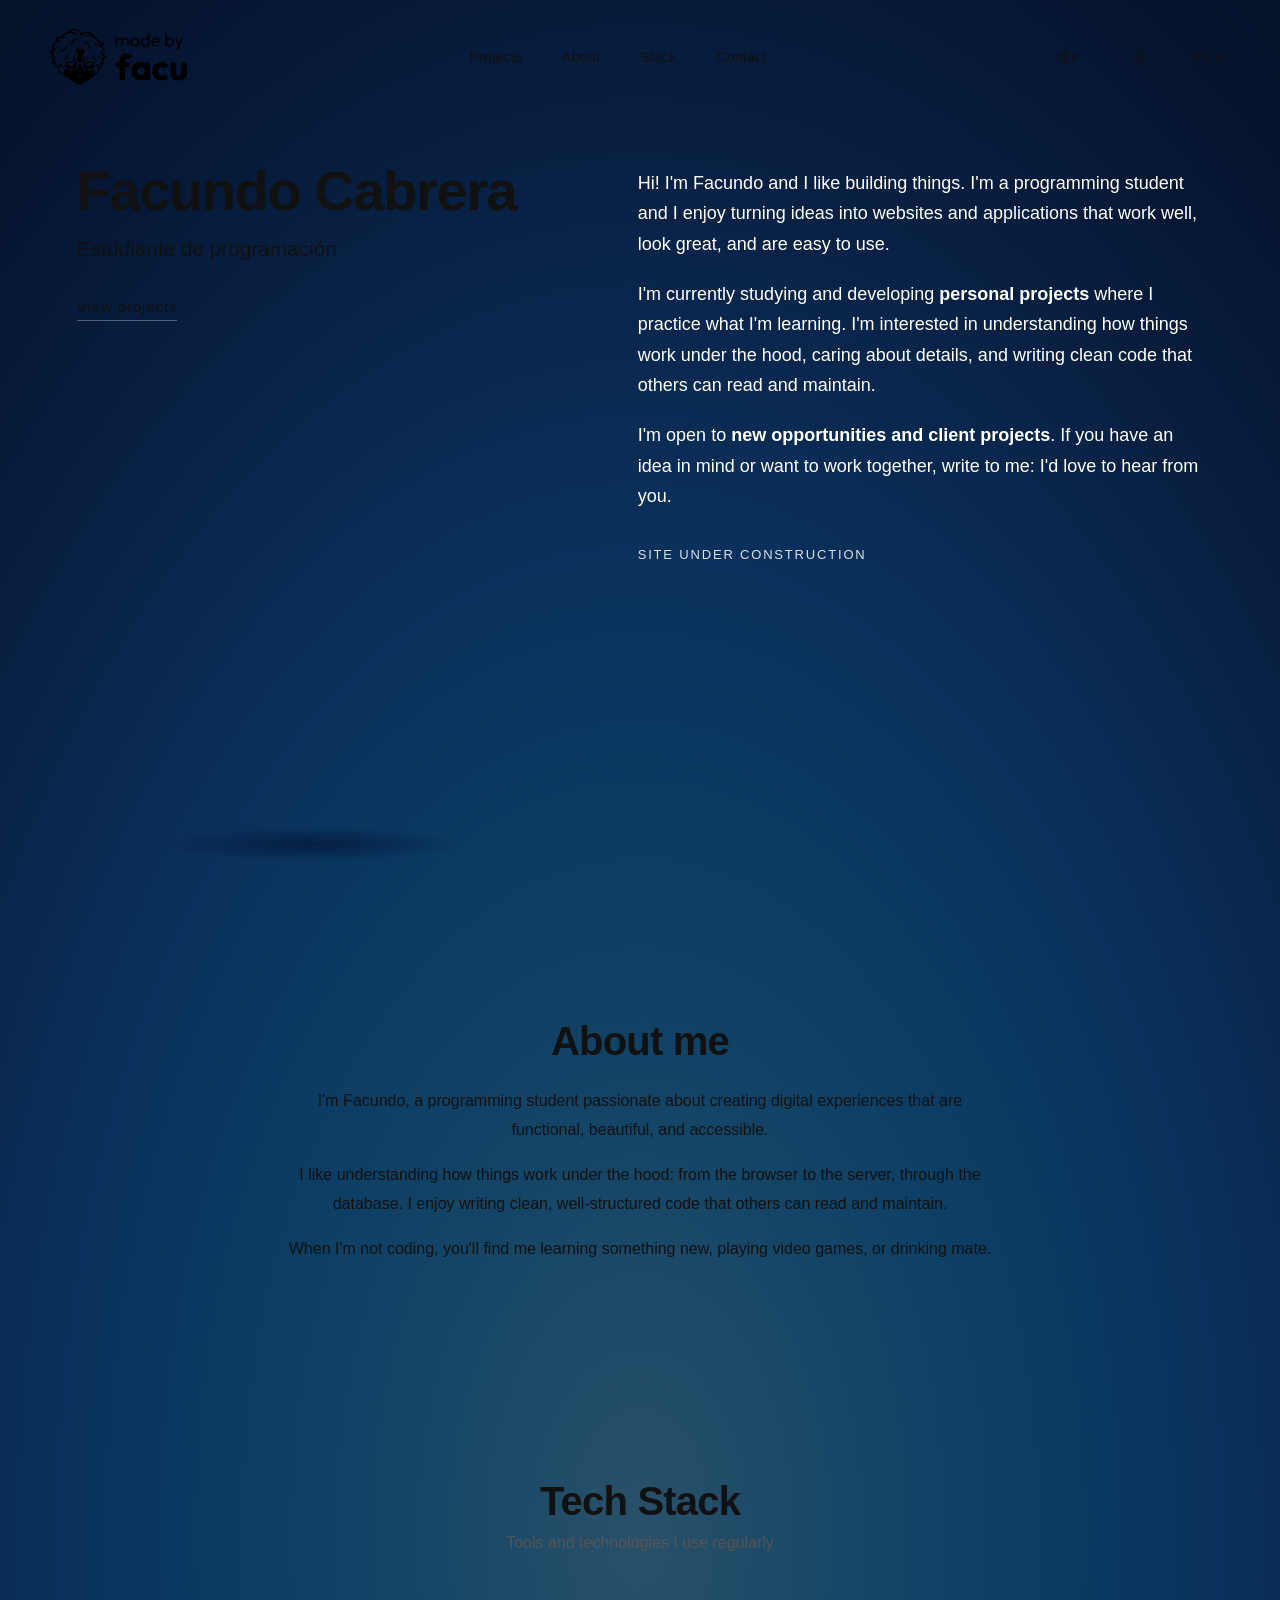
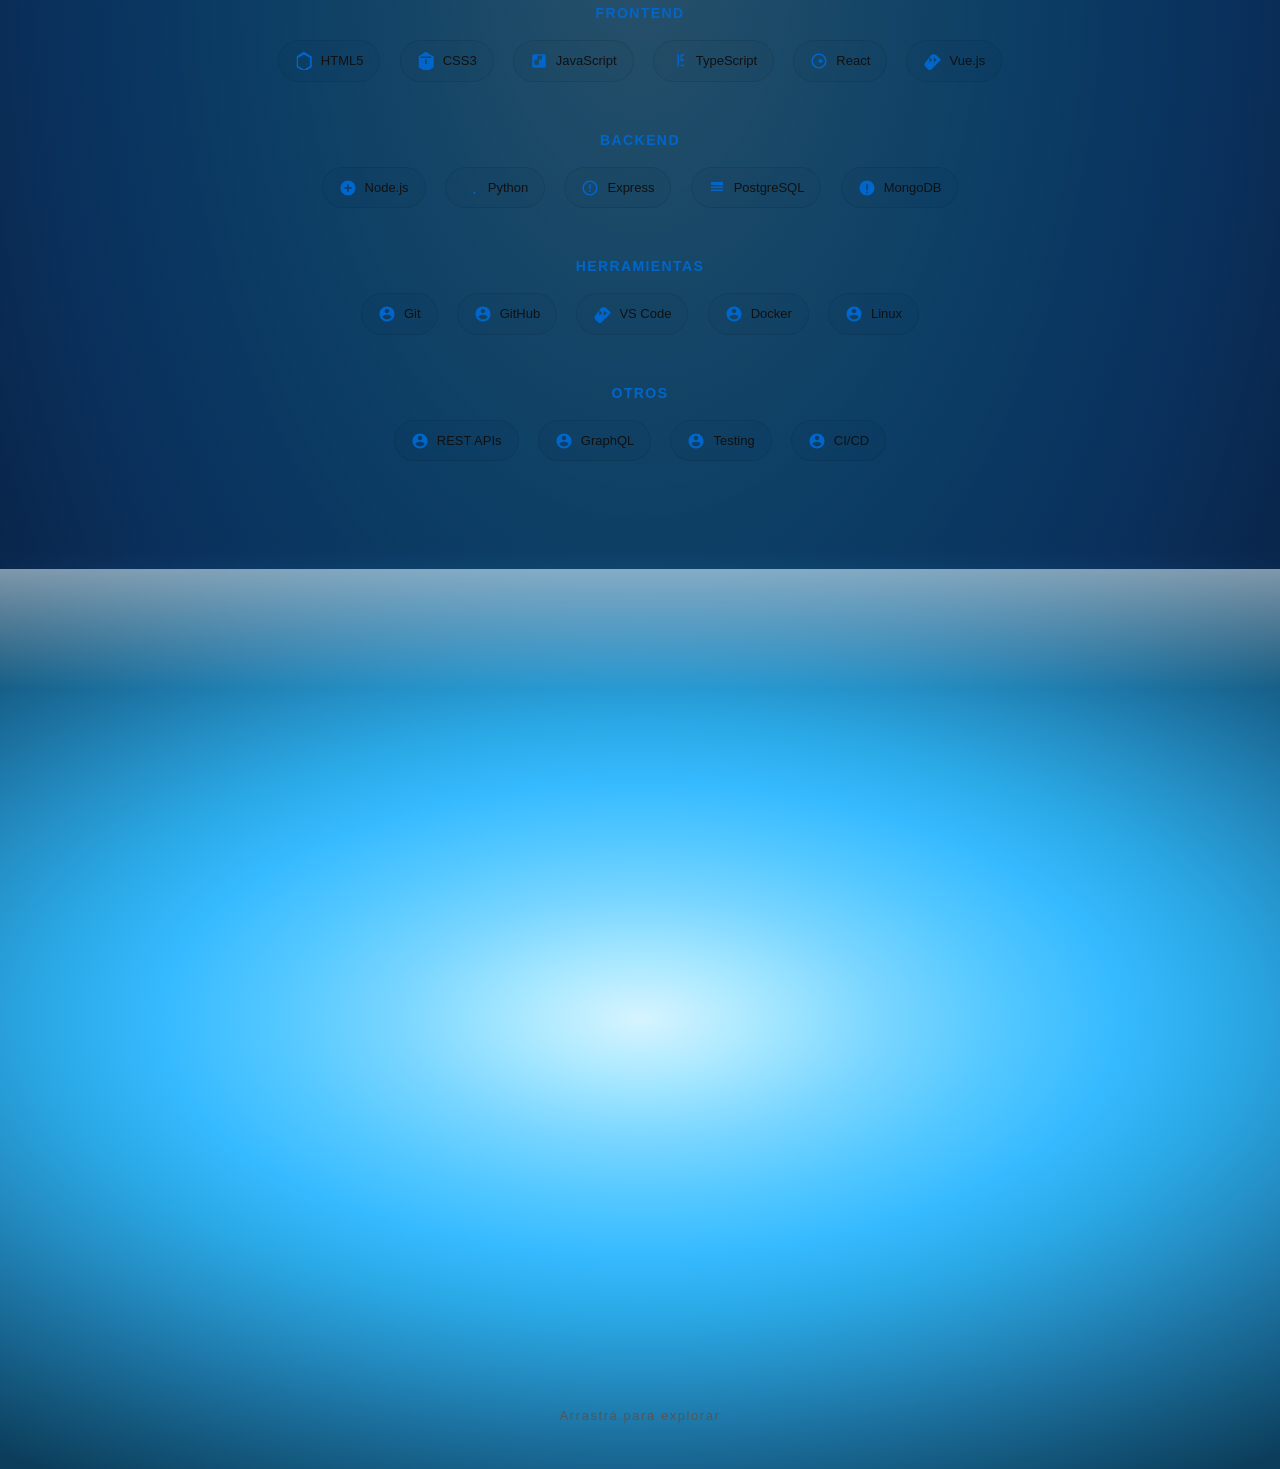
==== index.html @ bfdcfc46 "Rediseño cabecera principal: transparente, logo, nav espaciado, contact link, theme/lang/sound toggl" ====
<!doctype html>
<html lang="es" class="no-js">
<head>
  <meta charset="utf-8">
  <meta name="viewport" content="width=device-width, initial-scale=1">
  <title>Facu — Portafolio</title>
  <meta name="description" content="Portafolio de Facu, estudiante de programación.">
  <meta name="theme-color" content="#0a0a0a">
  <link rel="icon" href="assets/favicon.png" type="image/png">
  <script>document.documentElement.className = 'js';</script>
  <link rel="stylesheet" href="css/styles.css">
</head>
<body>

  <!-- Pantalla de carga: el logo y el texto "made by facu" se dibujan juntos y se rellenan -->
  <div class="loader" id="loader">
    <p class="sr-only" role="status">Cargando el portafolio de Facu… Made by Facu</p>
    <div class="loader__stage" aria-hidden="true">
      <svg class="loader__logo" viewBox="0 0 1515 623" focusable="false"></svg>
    </div>
    <button class="loader__skip" type="button">Saltar intro</button>
  </div>

  <!-- Cabecera fija con logo, navegación, theme toggle, sound toggle, language switcher -->
  <header class="site-header" id="site-header" role="banner">
    <div class="site-header__inner">
      <!-- Logo + "Made by Facu" -->
      <a class="site-header__brand" href="#inicio" aria-label="Facu — Inicio">
        <svg class="site-header__logo" viewBox="0 0 1515 623" focusable="false" aria-hidden="true"></svg>
      </a>

      <!-- Navegación principal -->
      <nav class="site-header__nav" aria-label="Navegación principal">
        <ul class="site-header__list" role="list">
          <li><a class="site-header__link" href="#proyectos" data-i18n="nav.projects">Proyectos</a></li>
          <li><a class="site-header__link" href="#sobre-mi" data-i18n="nav.about">Sobre mí</a></li>
          <li><a class="site-header__link" href="#stack" data-i18n="nav.stack">Stack</a></li>
          <li><a class="site-header__link" href="#contacto" data-i18n="nav.contact">Contacto</a></li>
        </ul>
      </nav>

      <!-- Acciones: sonido, tema, idioma -->
      <div class="site-header__actions" role="group" aria-label="Controles del sitio">
        <button class="site-header__btn site-header__btn--sound" type="button" aria-label="Activar/desactivar sonidos" aria-pressed="false" data-sound-btn>
          <svg class="site-header__icon" aria-hidden="true" viewBox="0 0 24 24" fill="none" stroke="currentColor" stroke-width="2" stroke-linecap="round" stroke-linejoin="round" width="20" height="20">
            <path d="M11 5L6 9H2v6h4l5 4V5z"></path>
            <path class="sound-wave-1" d="M15.54 8.46a5 5 0 0 1 0 7.07"></path>
            <path class="sound-wave-2" d="M19.07 4.93a10 10 0 0 1 0 14.14"></path>
          </svg>
          <svg class="site-header__icon site-header__icon--muted" aria-hidden="true" viewBox="0 0 24 24" fill="none" stroke="currentColor" stroke-width="2" stroke-linecap="round" stroke-linejoin="round" width="20" height="20">
            <path d="M11 5L6 9H2v6h4l5 4V5z"></path>
            <line x1="23" y1="9" x2="17" y2="15"></line>
            <line x1="17" y1="9" x2="23" y2="15"></line>
          </svg>
        </button>

        <button class="site-header__btn site-header__btn--theme" type="button" aria-label="Cambiar a modo claro" aria-pressed="false" data-theme-btn>
          <svg class="site-header__icon site-header__icon--sun" aria-hidden="true" viewBox="0 0 24 24" fill="none" stroke="currentColor" stroke-width="2" stroke-linecap="round" stroke-linejoin="round" width="20" height="20">
            <circle cx="12" cy="12" r="5"></circle>
            <line x1="12" y1="1" x2="12" y2="3"></line>
            <line x1="12" y1="21" x2="12" y2="23"></line>
            <line x1="4.22" y1="4.22" x2="5.64" y2="5.64"></line>
            <line x1="18.36" y1="18.36" x2="19.78" y2="19.78"></line>
            <line x1="1" y1="12" x2="3" y2="12"></line>
            <line x1="21" y1="12" x2="23" y2="12"></line>
            <line x1="4.22" y1="19.78" x2="5.64" y2="18.36"></line>
            <line x1="18.36" y1="5.64" x2="19.78" y2="4.22"></line>
          </svg>
          <svg class="site-header__icon site-header__icon--moon" aria-hidden="true" viewBox="0 0 24 24" fill="none" stroke="currentColor" stroke-width="2" stroke-linecap="round" stroke-linejoin="round" width="20" height="20">
            <path d="M21 12.79A9 9 0 1 1 11.21 3 7 7 0 0 0 21 12.79z"></path>
          </svg>
        </button>

        <button class="site-header__btn site-header__btn--lang" type="button" aria-label="Cambiar idioma" aria-pressed="false" data-lang-btn>
          <span class="site-header__lang-text" data-i18n="lang.current">ES</span>
          <svg class="site-header__icon" aria-hidden="true" viewBox="0 0 24 24" fill="none" stroke="currentColor" stroke-width="2" stroke-linecap="round" stroke-linejoin="round" width="16" height="16">
            <path d="M6 9l6 6 6-6"></path>
          </svg>
        </button>
      </div>
    </div>
  </header>

  <main id="inicio" tabindex="-1">

    <section class="home" aria-labelledby="titulo-inicio">
      <div class="hero">

        <div class="hero__side">
          <div class="hero__intro">
            <h1 class="hero__title" id="titulo-inicio">Facundo Cabrera</h1>
            <p class="hero__role">Estudiante de programación</p>
            <a class="hero__link" href="#proyectos" data-i18n="hero.cta">Ver proyectos</a>
          </div>

          <!-- Personaje: recorte de assets/personaje-facu.webp (PNG/WebP con fondo transparente) -->
          <figure class="hero__character">
            <img src="assets/personaje-facu.webp" width="883" height="1222" decoding="async"
                 alt="Ilustración 3D de Facu sentado con las piernas cruzadas, con anteojos y remera negra, trabajando en su laptop">
          </figure>
        </div>

        <!-- TEXTO PROVISIONAL: reemplazalo por tu presentación -->
        <div class="hero__about">
          <p data-i18n="hero.p1">¡Hola! Soy Facundo y me gusta construir cosas. Soy estudiante de programación y disfruto de convertir ideas en sitios y aplicaciones que funcionan bien, se ven bien y son fáciles de usar.</p>
          <p data-i18n="hero.p2">Actualmente estoy estudiando y desarrollando <strong>proyectos personales</strong> donde practico lo que voy aprendiendo. Me interesa entender cómo funcionan las cosas por dentro, cuidar los detalles y escribir código claro que otras personas puedan leer y mantener.</p>
          <p data-i18n="hero.p3">Estoy abierto a <strong>nuevas oportunidades y a proyectos con clientes</strong>. Si tenés una idea en mente o querés que trabajemos juntos, escribime: me encantará escucharte.</p>
          <p class="hero__note" data-i18n="hero.note">Sitio en construcción</p>
        </div>

      </div>
    </section>

    <!-- Sobre mí -->
    <section class="about" id="sobre-mi" aria-labelledby="about-title">
      <div class="about__inner">
        <h2 id="about-title" class="about__title" data-i18n="about.title">Sobre mí</h2>
        <div class="about__content">
          <p class="about__text" data-i18n="about.p1">Soy Facundo, estudiante de programación apasionado por crear experiencias digitales que sean funcionales, bonitas y accesibles.</p>
          <p class="about__text" data-i18n="about.p2">Me gusta entender cómo funcionan las cosas por dentro: desde el navegador hasta el servidor, pasando por la base de datos. Disfruto escribir código limpio, bien estructurado y que otros puedan leer y mantener.</p>
          <p class="about__text" data-i18n="about.p3">Cuando no estoy programando, me encontrarás aprendiendo algo nuevo, jugando videojuegos o tomando mate.</p>
        </div>
      </div>
    </section>

    <!-- Stack / Habilidades -->
    <section class="stack" id="stack" aria-labelledby="stack-title">
      <div class="stack__inner">
        <h2 id="stack-title" class="stack__title" data-i18n="stack.title">Stack tecnológico</h2>
        <p class="stack__subtitle" data-i18n="stack.subtitle">Herramientas y tecnologías que uso habitualmente</p>
        <div class="stack__categories" role="list" aria-label="Categorías de tecnologías">
          <!-- Se llena dinámicamente desde js/stack-data.js -->
        </div>
      </div>
    </section>

    <!-- Proyectos: carrete 3D. Los proyectos se editan en js/projects-data.js -->
    <section class="work" id="proyectos" aria-label="Proyectos">
      <canvas class="work__canvas" id="reel" tabindex="0" role="group" aria-label="Carrete de proyectos"></canvas>
      <ul class="work__grid" id="reel-fallback" hidden></ul>
      <p class="work__hint" id="reel-hint">Arrastrá para explorar</p>
      <p class="sr-only" id="reel-live" aria-live="polite"></p>
    </section>

  </main>

  <script src="assets/logo-paths.js"></script>
  <script src="js/loader.js"></script>
  <script src="js/projects-data.js"></script>
  <script src="js/projects-reel.js"></script>
  <script src="js/site-header.js"></script>
  <script src="js/stack-data.js"></script>
  <script src="js/stack-renderer.js"></script>
  <script src="js/i18n.js"></script>
</body>
</html>
---- css/styles.css ----
/* ==========================================================================
   Base
   ========================================================================== */
:root {
  /* Dark mode (por defecto) */
  --bg: #0a0a0a;
  --bg-elevated: #111111;
  --fg: #f4f4f2;
  --muted: #8d8d89;
  --accent: #75DCFF;
  --accent-dim: rgba(117, 220, 255, 0.15);
  --border: rgba(255, 255, 255, 0.12);
  --border-strong: rgba(255, 255, 255, 0.2);
  --card-bg: rgba(255, 255, 255, 0.03);
  --card-hover: rgba(255, 255, 255, 0.06);
  --shadow: rgba(0, 0, 0, 0.4);
  --ease: cubic-bezier(0.37, 0, 0.63, 1); /* easeInOutSine */
}

/* Light mode variables - se aplican con clase .light-mode en <html> */
html.light-mode {
  --bg: #fafafa;
  --bg-elevated: #ffffff;
  --fg: #111111;
  --muted: #555555;
  --accent: #0066cc;
  --accent-dim: rgba(0, 102, 204, 0.1);
  --border: rgba(0, 0, 0, 0.1);
  --border-strong: rgba(0, 0, 0, 0.15);
  --card-bg: rgba(0, 0, 0, 0.02);
  --card-hover: rgba(0, 0, 0, 0.04);
  --shadow: rgba(0, 0, 0, 0.1);
  color-scheme: light;
}

html.light-mode .work {
  background:
    radial-gradient(rgba(0, 0, 0, 0.02) 0.5px, transparent 0.7px) 0 0 / 6px 6px,
    linear-gradient(
      to bottom,
      rgba(240, 245, 255, 0.5) 0,
      rgba(240, 245, 255, 0.5) calc(100% - 100vh - 20px),
      rgba(240, 245, 255, 0) calc(100% - 100vh + 120px)
    ),
    radial-gradient(
      ellipse 85% 60% at 50% 50%,
      #d6f4ff 0%,
      #a8e8ff 11%,
      #7ad6ff 22%,
      #54c8ff 33%,
      #36baff 44%,
      #2aa8e5 55%,
      #248ec4 66%,
      #1c72a1 77%,
      #14587e 88%,
      #0c3d5a 100%
    ),
    var(--bg);
}

*,
*::before,
*::after {
  box-sizing: border-box;
}

html {
  color-scheme: dark;
  -webkit-text-size-adjust: 100%;
  scroll-behavior: smooth;
}

@media (prefers-reduced-motion: reduce) {
  html {
    scroll-behavior: auto;
  }
}

/* Fondo unificado: UN solo gradiente continuo detrás de Inicio y Proyectos.
   Va sobre todo el <main> (y no sobre cada sección) para que no haya costura entre ambas,
   y sin elementos más grandes que la pantalla ni filtros de blur, así no genera scroll lateral.
   Paleta: #071B3A (bordes, oscuro) → #75DCFF (centro, brillante).
   Para ajustarlo: el 0.35 de la capa "oscurece" controla qué tan oscuro es el conjunto, y
   "85% 60%" controla el tamaño del brillo central (ancho y alto).
   La capa "portada" oscurece SOLO la zona de la portada, para que el texto blanco se lea bien
   (contraste mínimo 4,5:1) sin importar cuánto mida la portada: se calcula desde abajo
   (la sección Proyectos mide 100vh) y se desvanece justo antes de ella. El 0.5 es su intensidad. */
#inicio {
  position: relative;
  outline: none;
  background:
    radial-gradient(rgba(255, 255, 255, 0.03) 0.5px, transparent 0.7px) 0 0 / 6px 6px, /* puntos sutiles */
    linear-gradient(                                                                   /* portada */
      to bottom,
      rgba(3, 14, 42, 0.5) 0,
      rgba(3, 14, 42, 0.5) calc(100% - 100vh - 20px),
      rgba(3, 14, 42, 0) calc(100% - 100vh + 120px)
    ),
    linear-gradient(rgba(10, 10, 10, 0.35), rgba(10, 10, 10, 0.35)),                  /* oscurece */
    radial-gradient(
      ellipse 85% 60% at 50% 50%,
      #75DCFF 0%,
      #54CCFA 11%,
      #36B9F5 22%,
      #20A6F0 33%,
      #168FE5 44%,
      #1678D2 55%,
      #145DA8 66%,
      #10447F 77%,
      #0A2D5E 88%,
      #071B3A 100%
    ),
    var(--bg);
}

body {
  margin: 0;
  min-height: 100vh;
  min-height: 100dvh;
  background: var(--bg);
  color: var(--fg);
  font-family: "Inter", "Helvetica Neue", Arial, system-ui, sans-serif;
  line-height: 1.5;
  -webkit-font-smoothing: antialiased;
}

/* Mientras se muestra la pantalla de carga no se puede hacer scroll */
.js body:not(.is-ready) {
  overflow: hidden;
}

.sr-only {
  position: absolute;
  width: 1px;
  height: 1px;
  margin: -1px;
  padding: 0;
  overflow: hidden;
  clip: rect(0, 0, 0, 0);
  white-space: nowrap;
  border: 0;
}

/* ==========================================================================
   Logo del sitio (esquina superior izquierda) — logo + "Made by Facu"
   ========================================================================== */
.site-logo {
  position: fixed;
  top: clamp(16px, 3vw, 28px);
  left: clamp(16px, 3vw, 28px);
  z-index: 100;
  display: block;
  opacity: 0.7;
  transition: opacity 0.3s var(--ease), transform 0.3s var(--ease);
  pointer-events: auto;
  text-decoration: none;
}

.site-logo:hover,
.site-logo:focus-visible {
  opacity: 1;
  transform: scale(1.02);
}

.site-logo:focus-visible {
  outline: 2px solid var(--fg);
  outline-offset: 6px;
  border-radius: 8px;
}

.site-logo__svg {
  display: block;
  width: clamp(120px, 12vw, 170px);
  height: auto;
  filter: drop-shadow(0 4px 16px rgba(0, 0, 0, 0.35));
}

/* Paths del logo (se inyectan desde logo-paths.js) */
.site-logo__svg .logo-fill {
  fill: var(--fg);
  fill-rule: evenodd;
}

/* Ocultar logo durante la carga para que no se superponga */
.js body:not(.is-ready) .site-logo {
  opacity: 0;
  pointer-events: none;
}

@media (prefers-reduced-motion: reduce) {
  .site-logo {
    transition: none;
  }
  .site-logo:hover,
  .site-logo:focus-visible {
    transform: none;
  }
}

/* ==========================================================================
   Pantalla de carga
   ========================================================================== */
.loader {
  display: none;
  position: fixed;
  inset: 0;
  z-index: 1000;
  align-items: center;
  justify-content: center;
  background: var(--bg);
  opacity: 1;
  transition: opacity 600ms var(--ease);
  /* Red de seguridad: si algo falla, el loader se oculta solo */
  animation: loader-failsafe 1ms linear 15s forwards;
}

.js .loader {
  display: flex;
}

.loader.is-leaving {
  opacity: 0;
  pointer-events: none;
}

@keyframes loader-failsafe {
  to {
    opacity: 0;
    visibility: hidden;
    pointer-events: none;
  }
}

.loader__stage {
  display: flex;
  align-items: center;
  justify-content: center;
  width: 100%;
}

/* Logo + texto: un único dibujo centrado */
.loader__logo {
  display: block;
  width: clamp(300px, 64vw, 820px);
  max-width: 90vw;
  height: auto;
  overflow: visible;
}

@media (max-width: 600px) {
  .loader__logo {
    width: 88vw;
  }
}

/* Contornos que se dibujan */
.loader__logo .stroke {
  fill: none;
  stroke: var(--fg);
  stroke-width: 4;
  stroke-linecap: round;
  stroke-linejoin: round;
  stroke-dasharray: var(--len);
  stroke-dashoffset: var(--len);
  opacity: 0;
}

@media (max-width: 600px) {
  .loader__logo .stroke {
    stroke-width: 6;
  }
}

.is-playing .stroke {
  animation: draw var(--dur) var(--ease) var(--delay) both;
}

@keyframes draw {
  0% {
    stroke-dashoffset: var(--len);
    opacity: 0;
  }
  1% {
    opacity: 1;
  }
  100% {
    stroke-dashoffset: 0;
    opacity: 1;
  }
}

/* Relleno que aparece cuando todos los contornos terminaron */
.loader__logo .fill {
  fill: var(--fg);
  fill-rule: evenodd;
  opacity: 0;
}

.is-playing .fill {
  animation: fade-in 700ms var(--ease) var(--t-fill) both;
}

.is-playing .outline {
  animation: fade-out 700ms var(--ease) var(--t-fill) both;
}

@keyframes fade-in {
  from { opacity: 0; }
  to   { opacity: 1; }
}

@keyframes fade-out {
  from { opacity: 1; }
  to   { opacity: 0; }
}

/* Movimiento reducido: dibujo completo, sin animar */
.loader.is-static .fill {
  opacity: 1;
}

.loader.is-static .outline {
  display: none;
}

/* Botón para saltar la intro */
.loader__skip {
  position: absolute;
  right: clamp(16px, 3vw, 32px);
  bottom: clamp(16px, 3vw, 32px);
  padding: 0.5rem 0.9rem;
  font: inherit;
  font-size: 0.8125rem;
  letter-spacing: 0.08em;
  color: var(--muted);
  background: transparent;
  border: 1px solid rgba(255, 255, 255, 0.18);
  border-radius: 999px;
  cursor: pointer;
  transition: color 0.2s, border-color 0.2s;
}

.loader__skip:hover {
  color: var(--fg);
  border-color: rgba(255, 255, 255, 0.5);
}

.loader__skip:focus-visible {
  color: var(--fg);
  outline: 2px solid var(--fg);
  outline-offset: 3px;
}

@media (prefers-reduced-motion: reduce) {
  .loader {
    transition: none;
  }
}

/* ==========================================================================
   Inicio (portada)
   ========================================================================== */
.home {
  /* el fondo viene del <main> (ver #inicio) */
  position: relative;
  display: flex;
  flex-direction: column;
  min-height: 100vh;
  min-height: 100dvh;
  /* arriba se deja lugar para el header fijo */
  padding: clamp(120px, 18vh, 180px) clamp(20px, 6vw, 80px) clamp(40px, 6vh, 80px);
  outline: none;
}

/* Dos columnas: nombre + personaje a la izquierda, texto a la derecha */
.hero {
  display: grid;
  grid-template-columns: minmax(0, 5fr) minmax(0, 6fr);
  column-gap: clamp(32px, 7vw, 112px);
  flex: 1;
  width: 100%;
  max-width: 1200px;
  margin: 0 auto;
}

.hero__side {
  display: flex;
  flex-direction: column;
  justify-content: space-between;   /* nombre arriba, personaje abajo */
  gap: 2rem;
  min-width: 0;
}

.hero__title {
  margin: 0;
  font-size: clamp(2.25rem, 4.6vw, 3.5rem);
  font-weight: 700;
  line-height: 1.05;
  letter-spacing: -0.025em;
}

.hero__role {
  margin: 0.75rem 0 0;
  font-size: clamp(1.05rem, 1.7vw, 1.3rem);
  font-weight: 500;
  color: var(--fg);
}

/* Personaje sentado, quieto. La sombra de contacto es una elipse suave bajo las zapatillas. */
.hero__character {
  position: relative;
  display: block;
  width: fit-content;
  max-width: 100%;
  margin: 0 auto;
}

.hero__character::after {
  content: '';
  position: absolute;
  left: 50%;
  bottom: -1%;
  z-index: 0;
  width: 84%;
  height: 7%;
  transform: translateX(-50%);
  background: radial-gradient(ellipse at center, rgba(3, 12, 40, 0.55) 0%, rgba(3, 12, 40, 0) 70%);
  pointer-events: none;
}

.hero__character img {
  position: relative;
  z-index: 1;
  display: block;
  width: auto;
  height: auto;
  max-width: 100%;
  max-height: min(56vh, 520px);
  max-height: min(56dvh, 520px);
}

/* Aparece con un fundido suave cuando termina la intro */
.js .hero__character img {
  opacity: 0;
  transition: opacity 900ms var(--ease) 150ms;
}

.is-ready .hero__character img {
  opacity: 1;
}

.hero__about {
  min-width: 0;
  max-width: 38rem;
  padding-top: 0.35rem;
}

.hero__about p {
  margin: 0 0 1.2rem;
  font-size: clamp(1rem, 0.55rem + 1.1vw, 1.125rem);
  line-height: 1.7;
  color: #fff;
}

.hero__about strong {
  font-weight: 700;
}

.hero__about .hero__note {
  margin: 2rem 0 0;
  font-size: 0.8125rem;
  letter-spacing: 0.14em;
  text-transform: uppercase;
  color: rgba(255, 255, 255, 0.85);
}

/* Tablet y celular: una sola columna (nombre, personaje, texto) */
@media (max-width: 860px) {
  .home {
    padding-top: clamp(88px, 14vh, 120px);
    padding-bottom: clamp(32px, 6vh, 64px);
  }

  .hero {
    grid-template-columns: minmax(0, 1fr);
    row-gap: 2rem;
  }

  .hero__side {
    gap: 1.75rem;
  }

  .hero__character img {
    max-height: min(46dvh, 420px);
  }

  .hero__about {
    max-width: none;
  }
}

@media (prefers-reduced-motion: reduce) {
  .js .hero__character img {
    transition: none;
  }
}

.hero__link {
  display: inline-block;
  margin-top: 2rem;
  padding-bottom: 2px;
  font-size: 0.9375rem;
  letter-spacing: 0.06em;
  color: var(--fg);
  text-decoration: none;
  border-bottom: 1px solid rgba(255, 255, 255, 0.3);
  transition: border-color 0.2s;
}

.hero__link:hover {
  border-color: var(--fg);
}

.hero__link:focus-visible {
  outline: 2px solid var(--fg);
  outline-offset: 4px;
}

/* ==========================================================================
   About / Sobre mí
   ========================================================================== */
.about {
  position: relative;
  padding: clamp(80px, 12vh, 120px) clamp(20px, 6vw, 80px);
  background: transparent;
}

.about__inner {
  max-width: 720px;
  margin: 0 auto;
}

.about__title {
  margin: 0 0 1.5rem;
  font-size: clamp(1.75rem, 3.5vw, 2.5rem);
  font-weight: 700;
  line-height: 1.1;
  letter-spacing: -0.02em;
  text-align: center;
}

.about__content {
  display: flex;
  flex-direction: column;
  gap: 1rem;
}

.about__text {
  margin: 0;
  font-size: clamp(1rem, 1.1vw, 1.125rem);
  line-height: 1.8;
  color: var(--fg);
  text-align: center;
}

@media (max-width: 600px) {
  .about {
    padding: clamp(60px, 10vh, 96px) clamp(16px, 5vw, 32px);
  }
}

/* ==========================================================================
   Stack / Habilidades
   ========================================================================== */
.stack {
  position: relative;
  padding: clamp(80px, 12vh, 120px) clamp(20px, 6vw, 80px);
  background: transparent;
}

.stack__inner {
  max-width: 1000px;
  margin: 0 auto;
}

.stack__title {
  margin: 0 0 0.5rem;
  font-size: clamp(1.75rem, 3.5vw, 2.5rem);
  font-weight: 700;
  line-height: 1.1;
  letter-spacing: -0.02em;
  text-align: center;
}

.stack__subtitle {
  margin: 0 0 3rem;
  font-size: clamp(1rem, 1.2vw, 1.125rem);
  color: var(--muted);
  text-align: center;
}

.stack__categories {
  display: flex;
  flex-direction: column;
  gap: clamp(2rem, 4vw, 3rem);
}

.stack__category {
  display: flex;
  flex-direction: column;
  gap: 1rem;
}

.stack__category-title {
  margin: 0;
  font-size: clamp(0.875rem, 1vw, 1rem);
  font-weight: 600;
  letter-spacing: 0.1em;
  text-transform: uppercase;
  color: var(--accent);
  text-align: center;
}

.stack__items {
  display: flex;
  flex-wrap: wrap;
  justify-content: center;
  gap: clamp(0.75rem, 1.5vw, 1.25rem);
}

.stack__item {
  display: inline-flex;
  align-items: center;
  gap: 0.5rem;
  padding: 0.625rem 1rem;
  font-size: clamp(0.8125rem, 0.9vw, 0.9375rem);
  font-weight: 500;
  color: var(--fg);
  background: var(--card-bg);
  border: 1px solid var(--border);
  border-radius: 999px;
  transition: all 0.2s var(--ease);
  white-space: nowrap;
}

.stack__item:hover {
  background: var(--card-hover);
  border-color: var(--border-strong);
  transform: translateY(-2px);
  box-shadow: 0 8px 24px var(--shadow);
}

.stack__item svg {
  width: 1.125rem;
  height: 1.125rem;
  flex-shrink: 0;
  color: var(--accent);
}

@media (max-width: 600px) {
  .stack {
    padding: clamp(60px, 10vh, 96px) clamp(16px, 5vw, 32px);
  }

  .stack__subtitle {
    margin-bottom: 2rem;
  }

  .stack__categories {
    gap: clamp(1.5rem, 3vw, 2rem);
  }

  .stack__items {
    gap: 0.5rem;
  }
}

/* ==========================================================================
   Proyectos (carrete 3D)
   ========================================================================== */
.work {
  position: relative;
  min-height: 100vh;
  min-height: 100dvh;
  overflow: hidden;
  /* el fondo viene del <main> (ver #inicio) */
}

/* El canvas del carrete queda encima (z-index: 1 por defecto) */
.work__canvas {
  position: absolute;
  inset: 0;
  z-index: 1;
  width: 100%;
  height: 100%;
  cursor: grab;
  touch-action: pan-y;
  user-select: none;
  -webkit-user-select: none;
  outline: none;
}

.work__canvas.is-dragging {
  cursor: grabbing;
}

.work__canvas:focus-visible {
  outline: 2px solid rgba(255, 255, 255, 0.7);
  outline-offset: -8px;
}

.work__hint {
  position: absolute;
  left: 50%;
  bottom: clamp(20px, 5vh, 44px);
  z-index: 2;
  margin: 0;
  transform: translateX(-50%);
  font-size: 0.8125rem;
  letter-spacing: 0.12em;
  white-space: nowrap;
  color: var(--muted);
  pointer-events: none;
  transition: opacity 0.5s var(--ease);
}

.work__hint.is-hidden {
  opacity: 0;
}

/* Alternativa sin WebGL: grilla estática */
.work.is-fallback {
  display: flex;
  flex-direction: column;
  align-items: center;
  gap: 2.5rem;
  padding: clamp(48px, 10vh, 96px) clamp(20px, 6vw, 80px);
}

.work__grid {
  display: grid;
  grid-template-columns: repeat(auto-fit, minmax(240px, 1fr));
  gap: 1.5rem;
  width: 100%;
  max-width: 72rem;
  margin: 0;
  padding: 0;
  list-style: none;
}

.work__grid[hidden] {
  display: none;
}

.work__card a,
.work__card div {
  display: block;
  color: inherit;
  text-decoration: none;
}

.work__card img {
  display: block;
  width: 100%;
  aspect-ratio: 3 / 2;
  object-fit: cover;
  border-radius: 14px;
}

.work__card h3 {
  margin: 0.75rem 0 0;
  font-size: 1.05rem;
}

.work__card p {
  margin: 0.15rem 0 0;
  font-size: 0.875rem;
  color: var(--muted);
}


/* ==========================================================================
   Sitio Header (fijo en la parte superior) — transparente
   ========================================================================== */
.site-header {
  position: fixed;
  top: 0;
  left: 0;
  right: 0;
  z-index: 999;
  background: transparent;
  border-bottom: none;
  transition: background 0.3s var(--ease);
}

html.light-mode .site-header {
  background: transparent;
  border-color: transparent;
}

.site-header__inner {
  max-width: 1400px;
  margin: 0 auto;
  padding: clamp(20px, 4vw, 28px) clamp(24px, 5vw, 48px);
  display: flex;
  align-items: center;
  justify-content: space-between;
  gap: clamp(24px, 4vw, 48px);
}

.site-header__brand {
  display: inline-flex;
  align-items: center;
  gap: 0.75rem;
  text-decoration: none;
  flex-shrink: 0;
}

.site-header__logo {
  width: clamp(100px, 18vw, 140px);
  height: auto;
  flex-shrink: 0;
}

.site-header__nav {
  display: flex;
  gap: clamp(32px, 5vw, 48px);
  flex: 1;
  justify-content: center;
}

.site-header__list {
  display: flex;
  gap: clamp(24px, 4vw, 40px);
  margin: 0;
  padding: 0;
  list-style: none;
}

.site-header__link {
  color: var(--fg);
  text-decoration: none;
  font-size: clamp(0.875rem, 1vw, 1rem);
  font-weight: 500;
  letter-spacing: 0.02em;
  position: relative;
  transition: color 0.2s var(--ease);
}

.site-header__link::after {
  content: '';
  position: absolute;
  bottom: -4px;
  left: 0;
  width: 0;
  height: 2px;
  background: var(--fg);
  transition: width 0.2s var(--ease);
}

.site-header__link:hover {
  color: var(--muted);
}

.site-header__link:hover::after {
  width: 100%;
}

.site-header__nav .site-header__link:focus-visible {
  outline: 2px solid var(--fg);
  outline-offset: 4px;
}

.site-header__actions {
  display: flex;
  align-items: center;
  gap: clamp(20px, 3vw, 32px);
  margin-left: auto;
  flex-shrink: 0;
}

.site-header__btn {
  display: inline-flex;
  align-items: center;
  justify-content: center;
  width: 40px;
  height: 40px;
  padding: 0;
  font: inherit;
  font-size: 0.8125rem;
  background: transparent;
  border: none;
  border-radius: 50%;
  color: var(--fg);
  cursor: pointer;
  transition: color 0.2s var(--ease), background 0.2s var(--ease), transform 0.2s var(--ease);
  white-space: nowrap;
}

.site-header__btn:hover {
  color: var(--accent);
  background: transparent;
  transform: scale(1.1);
}

.site-header__btn:focus-visible {
  outline: 2px solid var(--accent);
  outline-offset: 3px;
}

.site-header__btn .site-header__icon {
  width: 1.25rem;
  height: 1.25rem;
  transition: transform 0.2s var(--ease);
}

.site-header__btn:hover .site-header__icon {
  transform: scale(1.15);
}

/* Iconos del tema (sol/luna) — se controlan via JS */
.site-header__icon--sun,
.site-header__icon--moon {
  display: none;
  width: 1.25rem;
  height: 1.25rem;
}

html.light-mode .site-header .site-header__icon--sun {
  display: block;
}
html.light-mode .site-header .site-header__icon--moon {
  display: none;
}

:not(.light-mode) .site-header .site-header__icon--sun {
  display: none;
}
:not(.light-mode) .site-header .site-header__icon--moon {
  display: block;
}

/* Ícono de sonido / muted */
.site-header__btn--sound[aria-pressed="true"] .site-header__icon--muted {
  display: block;
}
.site-header__btn--sound[aria-pressed="true"] .site-header__icon:not(.site-header__icon--muted) {
  display: none;
}

@media (max-width: 860px) {
  .site-header__nav {
    display: none;
  }

  .site-header__actions {
    margin-left: 0;
    flex: 1;
    justify-content: center;
    gap: clamp(16px, 3vw, 24px);
  }

  .site-header__list {
    display: none;
  }
}

@media (max-width: 600px) {
  .site-header__inner {
    padding: clamp(16px, 4vw, 20px) clamp(20px, 5vw, 32px);
    gap: clamp(16px, 4vw, 24px);
  }

  .site-header__brand {
    order: 1;
    width: 100%;
    justify-content: center;
  }

  .site-header__logo {
    width: clamp(80px, 20vw, 110px);
  }

  .site-header__nav,
  .site-header__list {
    width: 100%;
    justify-content: center;
  }

  .site-header__list--visible {
    display: flex;
    flex-direction: column;
    background: rgba(10, 10, 10, 0.95);
    position: absolute;
    top: 100%;
    left: 0;
    right: 0;
    padding: clamp(20px, 4vw, 28px);
    gap: clamp(16px, 3vw, 20px);
  }

  .site-header__link {
    width: 100%;
    text-align: center;
    padding: 0.75rem 0;
    font-size: clamp(1rem, 2vw, 1.125rem);
  }
}
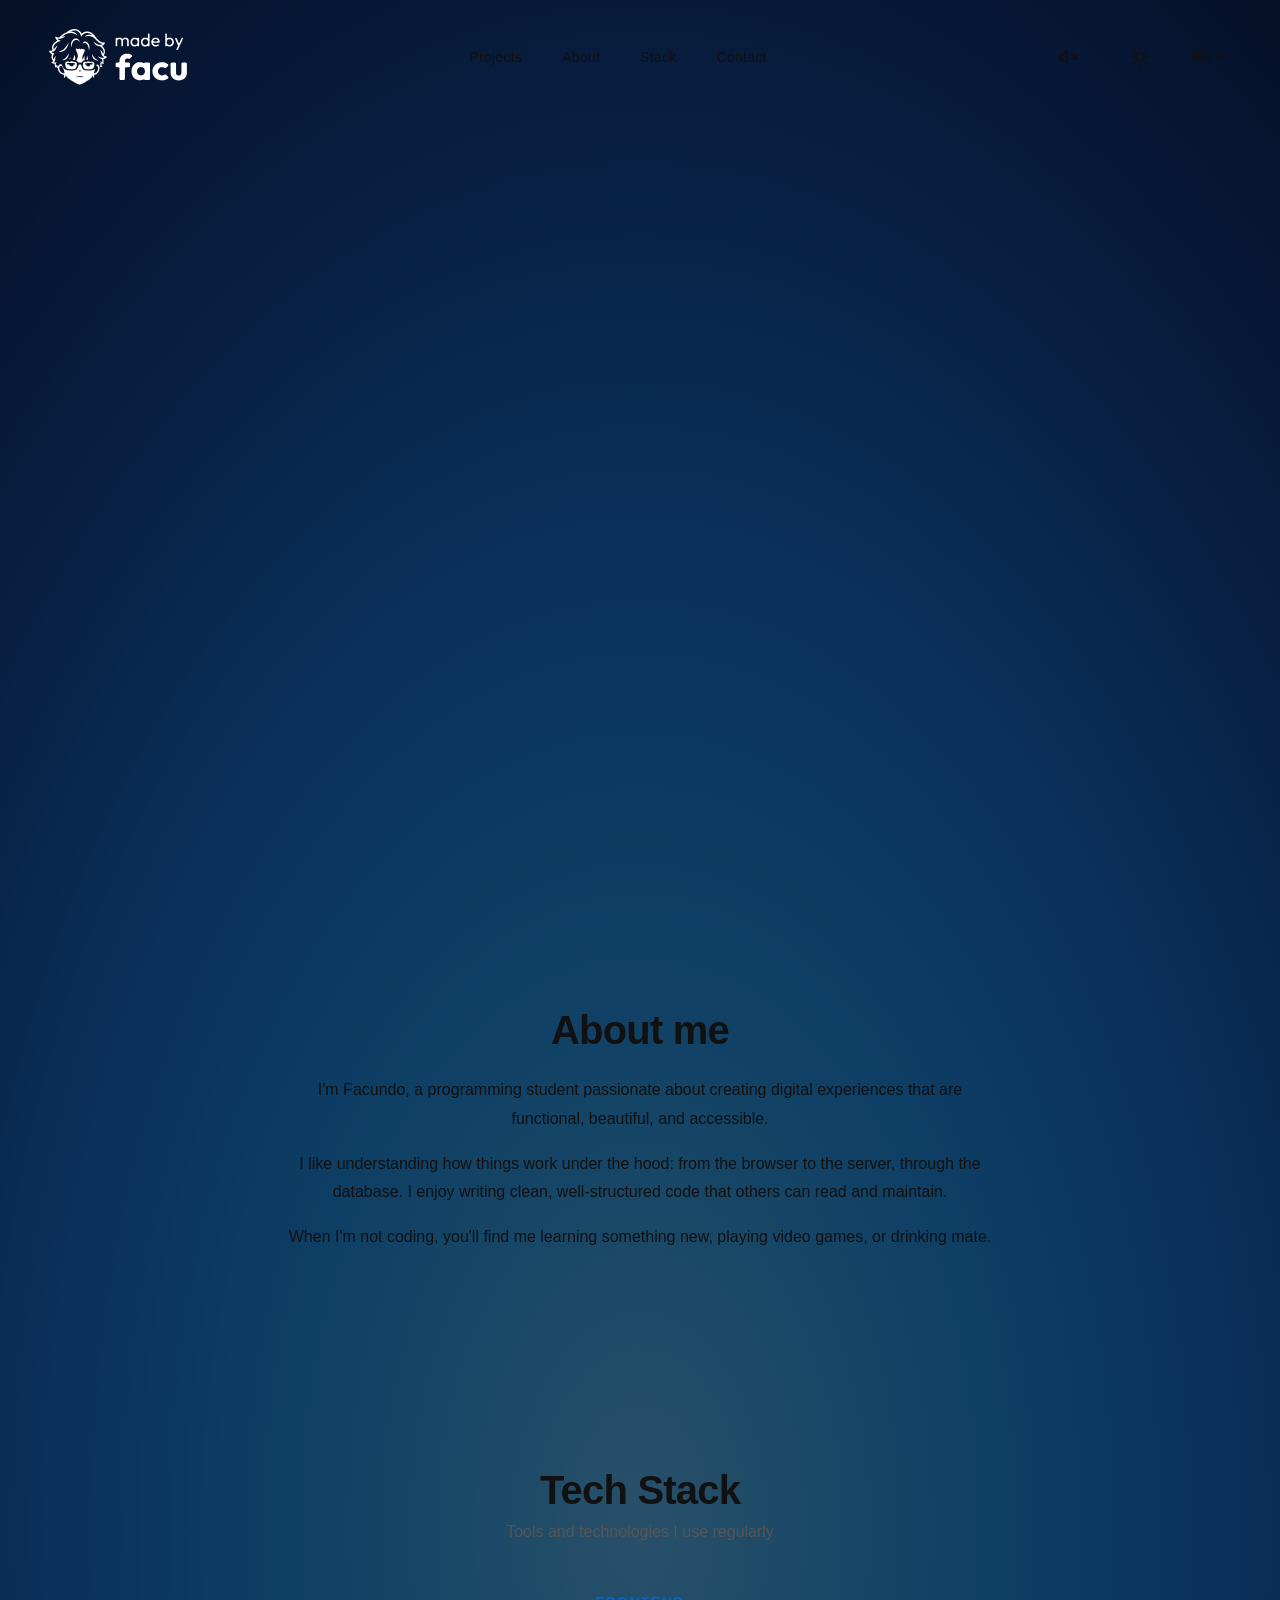
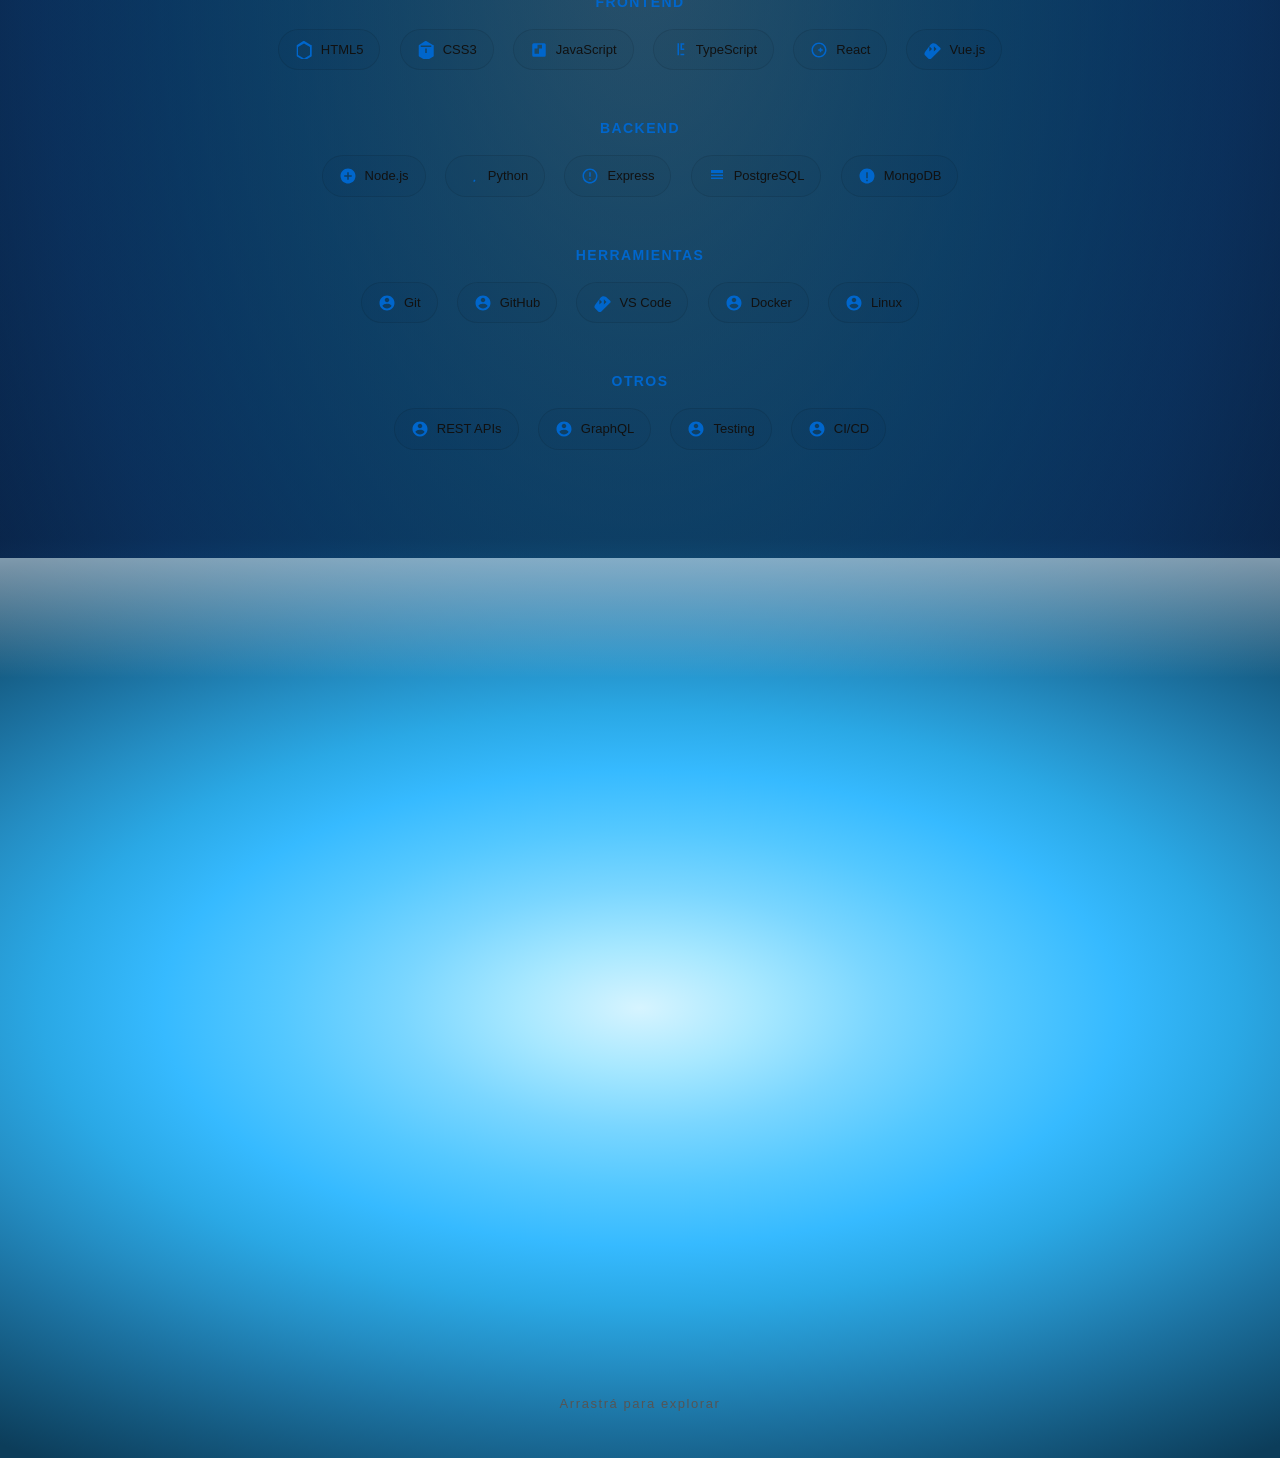
==== commit 24efbc9c: "Rehacer la portada: mensaje central y personaje acostado abajo a la derecha - Reemplaza el hero ante" ====
--- a/index.html
+++ b/index.html
@@ -84,31 +84,15 @@
   <main id="inicio" tabindex="-1">
 
     <section class="home" aria-labelledby="titulo-inicio">
-      <div class="hero">
+      <h1 class="sr-only" id="titulo-inicio">Facundo Cabrera — Estudiante de programación</h1>
 
-        <div class="hero__side">
-          <div class="hero__intro">
-            <h1 class="hero__title" id="titulo-inicio">Facundo Cabrera</h1>
-            <p class="hero__role">Estudiante de programación</p>
-            <a class="hero__link" href="#proyectos" data-i18n="hero.cta">Ver proyectos</a>
-          </div>
+      <p class="home__message" data-i18n="home.message">Si tenés una idea en mente o querés que trabajemos juntos, me encantará escucharte.</p>
 
-          <!-- Personaje: recorte de assets/personaje-facu.webp (PNG/WebP con fondo transparente) -->
-          <figure class="hero__character">
-            <img src="assets/personaje-facu.webp" width="883" height="1222" decoding="async"
-                 alt="Ilustración 3D de Facu sentado con las piernas cruzadas, con anteojos y remera negra, trabajando en su laptop">
-          </figure>
-        </div>
-
-        <!-- TEXTO PROVISIONAL: reemplazalo por tu presentación -->
-        <div class="hero__about">
-          <p data-i18n="hero.p1">¡Hola! Soy Facundo y me gusta construir cosas. Soy estudiante de programación y disfruto de convertir ideas en sitios y aplicaciones que funcionan bien, se ven bien y son fáciles de usar.</p>
-          <p data-i18n="hero.p2">Actualmente estoy estudiando y desarrollando <strong>proyectos personales</strong> donde practico lo que voy aprendiendo. Me interesa entender cómo funcionan las cosas por dentro, cuidar los detalles y escribir código claro que otras personas puedan leer y mantener.</p>
-          <p data-i18n="hero.p3">Estoy abierto a <strong>nuevas oportunidades y a proyectos con clientes</strong>. Si tenés una idea en mente o querés que trabajemos juntos, escribime: me encantará escucharte.</p>
-          <p class="hero__note" data-i18n="hero.note">Sitio en construcción</p>
-        </div>
-
-      </div>
+      <!-- Personaje acostado mirando las estrellas: recorte con transparencia, abajo a la derecha -->
+      <figure class="home__character">
+        <img src="assets/personaje-acostado.webp" width="1195" height="339" decoding="async"
+             alt="Ilustración 3D de Facu acostado sobre el pasto, con anteojos y remera negra, mirando el cielo">
+      </figure>
     </section>
 
     <!-- Sobre mí -->
--- a/css/styles.css
+++ b/css/styles.css
@@ -358,172 +358,85 @@
 }
 
 /* ==========================================================================
-   Inicio (portada)
+   Inicio (portada): mensaje centrado + personaje acostado abajo a la derecha
    ========================================================================== */
 .home {
   /* el fondo viene del <main> (ver #inicio) */
   position: relative;
   display: flex;
-  flex-direction: column;
+  align-items: center;
+  justify-content: center;
   min-height: 100vh;
   min-height: 100dvh;
   /* arriba se deja lugar para el header fijo */
-  padding: clamp(120px, 18vh, 180px) clamp(20px, 6vw, 80px) clamp(40px, 6vh, 80px);
+  padding: clamp(96px, 14vh, 140px) clamp(20px, 6vw, 80px) clamp(40px, 6vh, 80px);
+  overflow: hidden;
   outline: none;
 }
 
-/* Dos columnas: nombre + personaje a la izquierda, texto a la derecha */
-.hero {
-  display: grid;
-  grid-template-columns: minmax(0, 5fr) minmax(0, 6fr);
-  column-gap: clamp(32px, 7vw, 112px);
-  flex: 1;
+.home__message {
+  position: relative;
+  z-index: 2;
+  max-width: 32ch;
+  margin: 0;
+  font-size: clamp(1.4rem, 0.9rem + 1.7vw, 2.1rem);
+  font-weight: 500;
+  line-height: 1.4;
+  letter-spacing: -0.01em;
+  text-align: center;
+  text-wrap: balance;
+  color: #fff;
+  text-shadow: 0 2px 24px rgba(3, 14, 42, 0.45);
+}
+
+/* Personaje: pegado a la esquina inferior derecha. El piso se desvanece hacia la izquierda. */
+.home__character {
+  position: absolute;
+  right: 0;
+  bottom: 0;
+  z-index: 1;
+  width: min(62vw, 880px);
+  margin: 0;
+  pointer-events: none;
+}
+
+.home__character img {
+  display: block;
   width: 100%;
-  max-width: 1200px;
-  margin: 0 auto;
-}
-
-.hero__side {
-  display: flex;
-  flex-direction: column;
-  justify-content: space-between;   /* nombre arriba, personaje abajo */
-  gap: 2rem;
-  min-width: 0;
-}
-
-.hero__title {
-  margin: 0;
-  font-size: clamp(2.25rem, 4.6vw, 3.5rem);
-  font-weight: 700;
-  line-height: 1.05;
-  letter-spacing: -0.025em;
-}
-
-.hero__role {
-  margin: 0.75rem 0 0;
-  font-size: clamp(1.05rem, 1.7vw, 1.3rem);
-  font-weight: 500;
-  color: var(--fg);
-}
-
-/* Personaje sentado, quieto. La sombra de contacto es una elipse suave bajo las zapatillas. */
-.hero__character {
-  position: relative;
-  display: block;
-  width: fit-content;
-  max-width: 100%;
-  margin: 0 auto;
-}
-
-.hero__character::after {
-  content: '';
-  position: absolute;
-  left: 50%;
-  bottom: -1%;
-  z-index: 0;
-  width: 84%;
-  height: 7%;
-  transform: translateX(-50%);
-  background: radial-gradient(ellipse at center, rgba(3, 12, 40, 0.55) 0%, rgba(3, 12, 40, 0) 70%);
-  pointer-events: none;
-}
-
-.hero__character img {
-  position: relative;
-  z-index: 1;
-  display: block;
-  width: auto;
   height: auto;
-  max-width: 100%;
-  max-height: min(56vh, 520px);
-  max-height: min(56dvh, 520px);
-}
-
-/* Aparece con un fundido suave cuando termina la intro */
-.js .hero__character img {
+}
+
+/* Aparecen con un fundido suave cuando termina la intro */
+.js .home__message,
+.js .home__character img {
   opacity: 0;
   transition: opacity 900ms var(--ease) 150ms;
 }
 
-.is-ready .hero__character img {
+.is-ready .home__message,
+.is-ready .home__character img {
   opacity: 1;
 }
 
-.hero__about {
-  min-width: 0;
-  max-width: 38rem;
-  padding-top: 0.35rem;
-}
-
-.hero__about p {
-  margin: 0 0 1.2rem;
-  font-size: clamp(1rem, 0.55rem + 1.1vw, 1.125rem);
-  line-height: 1.7;
-  color: #fff;
-}
-
-.hero__about strong {
-  font-weight: 700;
-}
-
-.hero__about .hero__note {
-  margin: 2rem 0 0;
-  font-size: 0.8125rem;
-  letter-spacing: 0.14em;
-  text-transform: uppercase;
-  color: rgba(255, 255, 255, 0.85);
-}
-
-/* Tablet y celular: una sola columna (nombre, personaje, texto) */
 @media (max-width: 860px) {
-  .home {
-    padding-top: clamp(88px, 14vh, 120px);
-    padding-bottom: clamp(32px, 6vh, 64px);
-  }
-
-  .hero {
-    grid-template-columns: minmax(0, 1fr);
-    row-gap: 2rem;
-  }
-
-  .hero__side {
-    gap: 1.75rem;
-  }
-
-  .hero__character img {
-    max-height: min(46dvh, 420px);
-  }
-
-  .hero__about {
-    max-width: none;
+  .home__character {
+    width: min(100vw, 700px);
+  }
+}
+
+@media (max-width: 600px) {
+  /* En pantallas angostas el personaje se agranda un poco y se recorta por el borde derecho */
+  .home__character {
+    width: 112vw;
+    right: -6vw;
   }
 }
 
 @media (prefers-reduced-motion: reduce) {
-  .js .hero__character img {
+  .js .home__message,
+  .js .home__character img {
     transition: none;
   }
-}
-
-.hero__link {
-  display: inline-block;
-  margin-top: 2rem;
-  padding-bottom: 2px;
-  font-size: 0.9375rem;
-  letter-spacing: 0.06em;
-  color: var(--fg);
-  text-decoration: none;
-  border-bottom: 1px solid rgba(255, 255, 255, 0.3);
-  transition: border-color 0.2s;
-}
-
-.hero__link:hover {
-  border-color: var(--fg);
-}
-
-.hero__link:focus-visible {
-  outline: 2px solid var(--fg);
-  outline-offset: 4px;
 }
 
 /* ==========================================================================
@@ -820,6 +733,12 @@
   width: clamp(100px, 18vw, 140px);
   height: auto;
   flex-shrink: 0;
+}
+
+/* Los trazos del logo se inyectan desde js/loader.js; sin esta regla se pintaban de negro */
+.site-header__logo .logo-fill {
+  fill: #fff;
+  fill-rule: evenodd;
 }
 
 .site-header__nav {
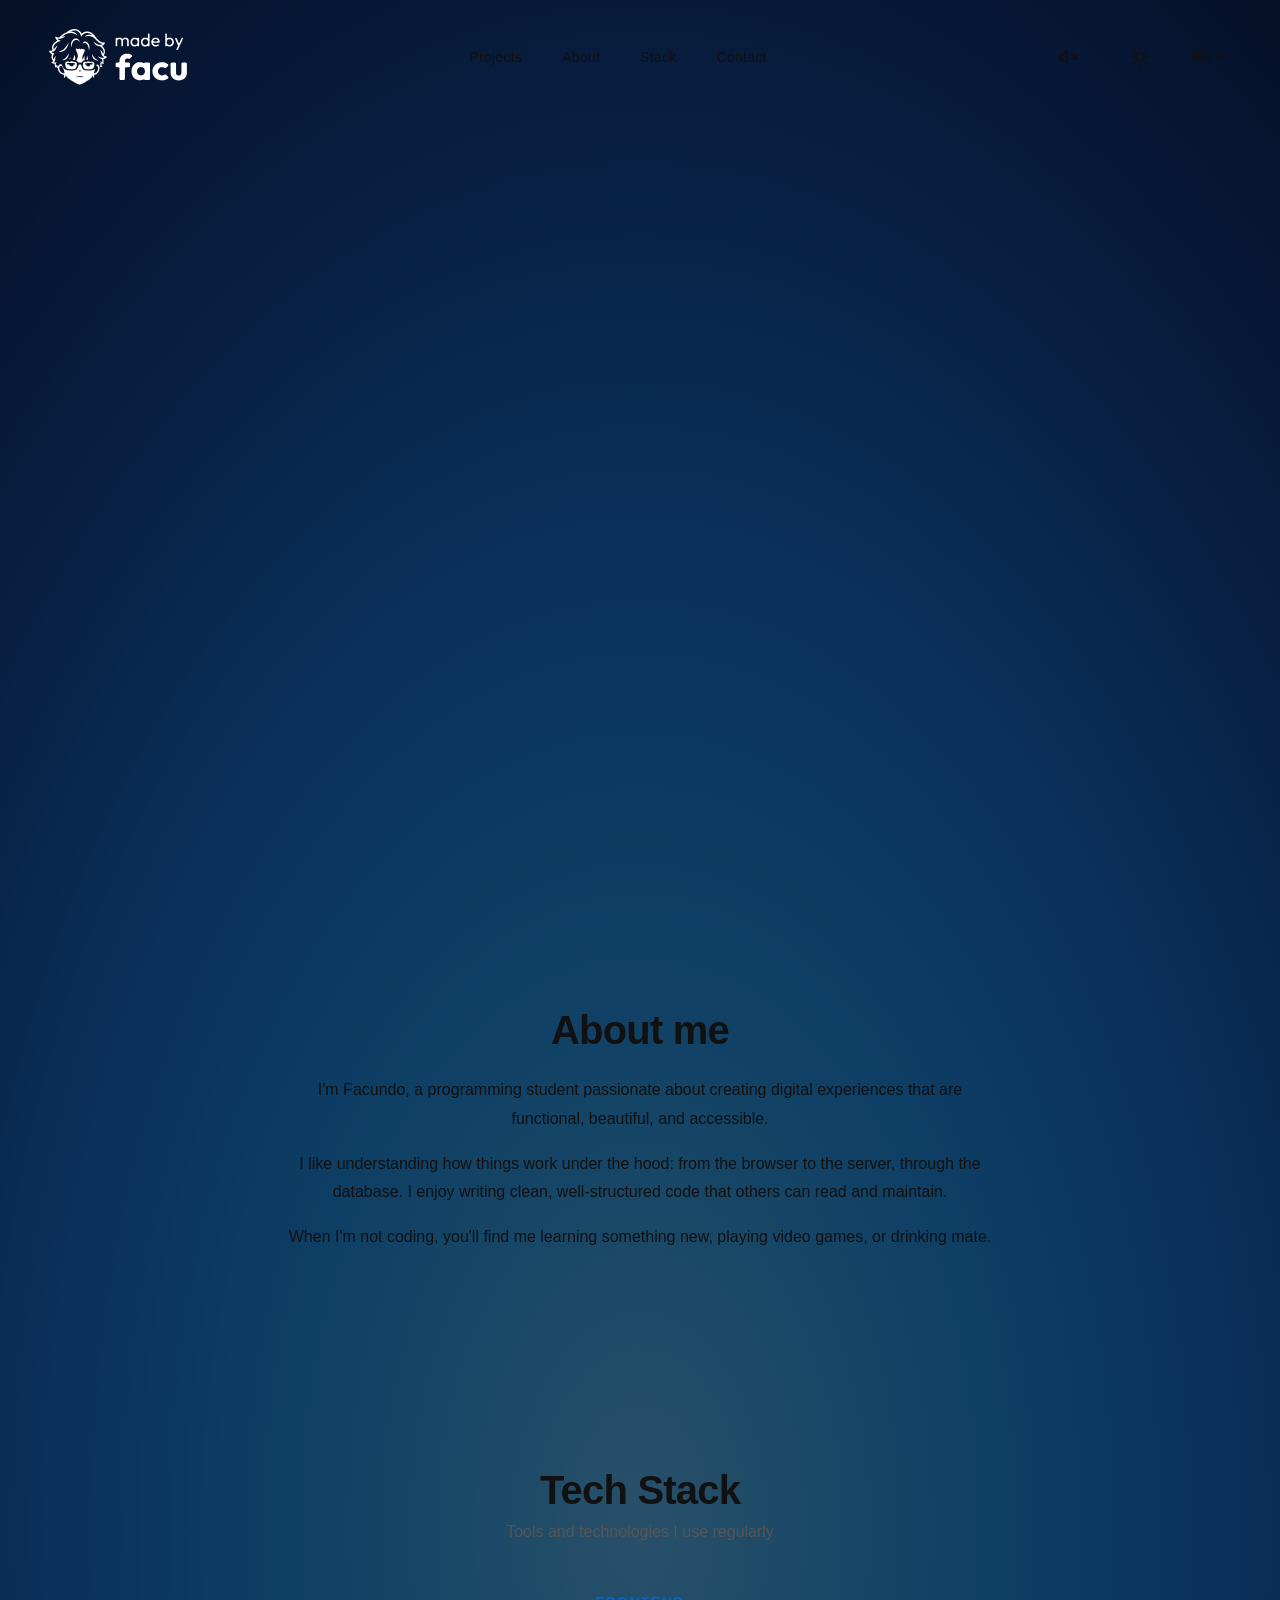
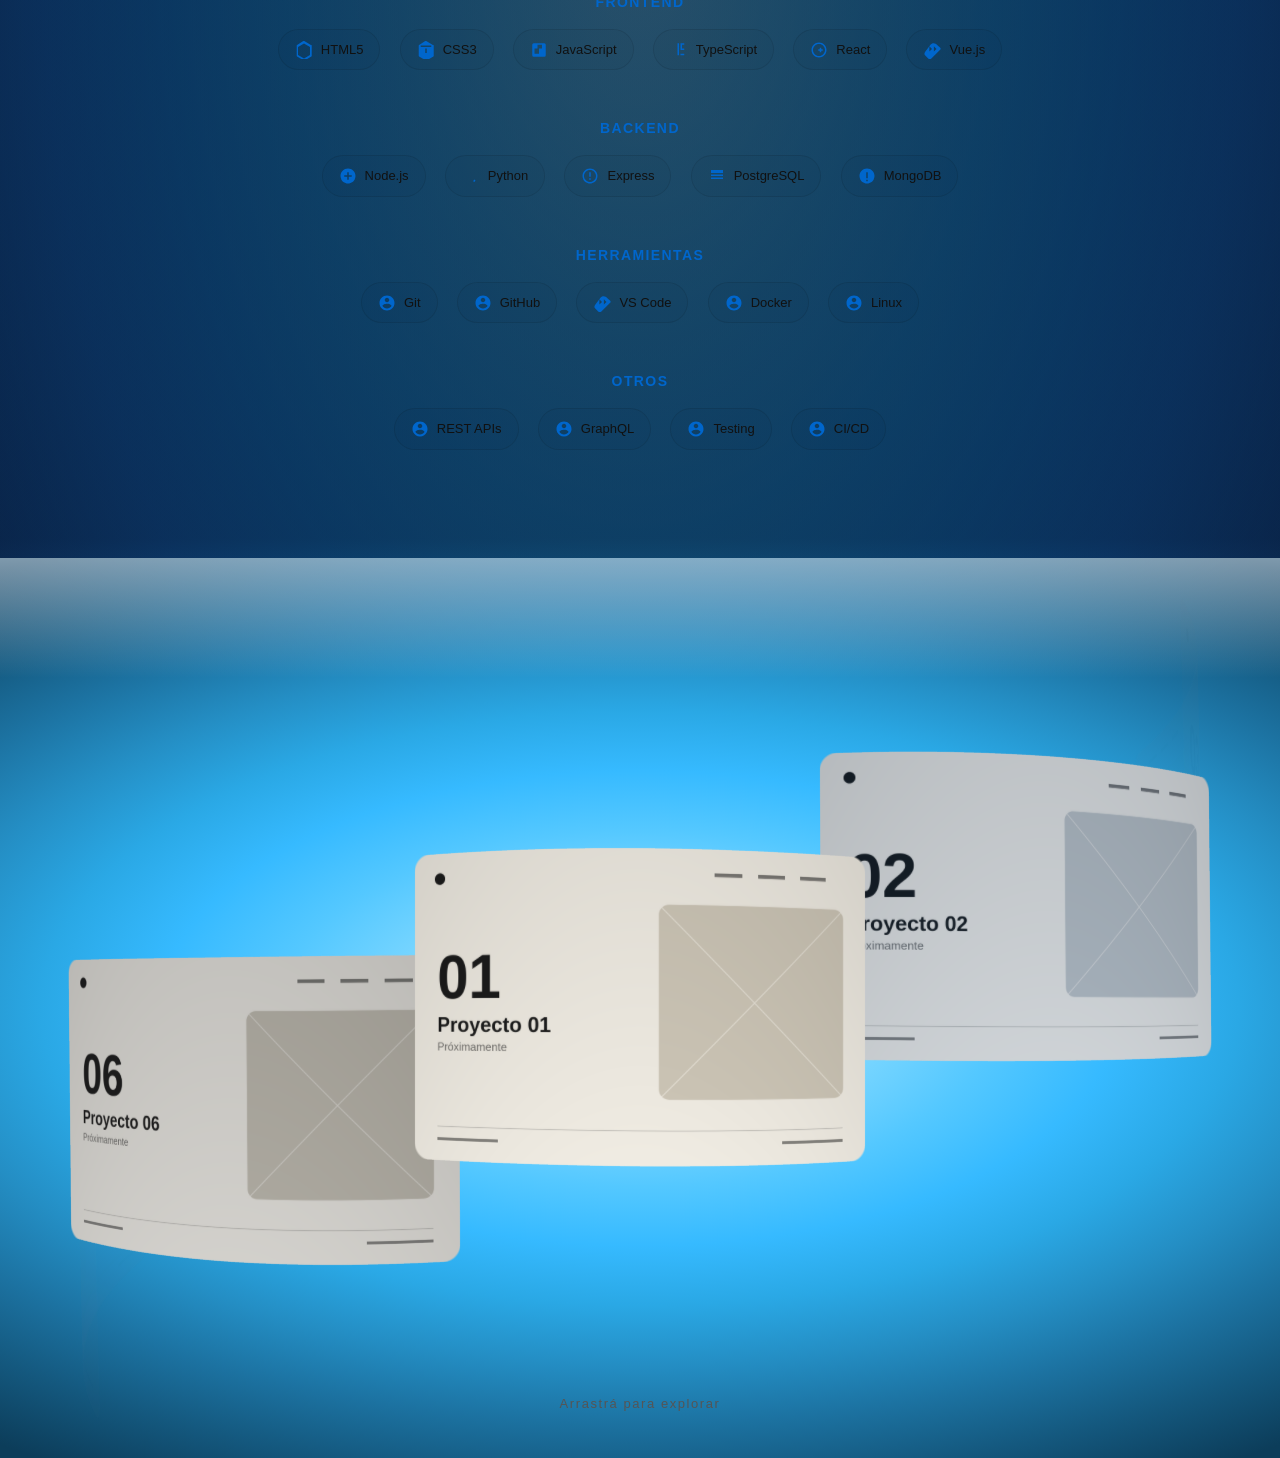
==== commit 0a1c3d63: "Portada: cielo estrellado, texto centrado y nueva tipografia - Agrega js/starfield.js: cielo en canv" ====
--- a/index.html
+++ b/index.html
@@ -84,9 +84,17 @@
   <main id="inicio" tabindex="-1">
 
     <section class="home" aria-labelledby="titulo-inicio">
+      <!-- Cielo estrellado (js/starfield.js). Llega hasta arriba de todo: la cabecera es transparente. -->
+      <canvas class="home__sky" id="sky" aria-hidden="true"></canvas>
+
       <h1 class="sr-only" id="titulo-inicio">Facundo Cabrera — Estudiante de programación</h1>
 
-      <p class="home__message" data-i18n="home.message">Si tenés una idea en mente o querés que trabajemos juntos, me encantará escucharte.</p>
+      <div class="home__content">
+        <div class="home__ornament" aria-hidden="true">
+          <svg viewBox="0 0 24 24" focusable="false"><path fill="currentColor" d="M12 0c.7 6.4 4.6 10.3 12 12-7.4 1.7-11.3 5.6-12 12-.7-6.4-4.6-10.3-12-12C7.4 10.3 11.3 6.4 12 0z"/></svg>
+        </div>
+        <p class="home__message" data-i18n="home.message">Si tenés una idea en mente o querés que <em>trabajemos juntos</em>, me encantará escucharte.</p>
+      </div>
 
       <!-- Personaje acostado mirando las estrellas: recorte con transparencia, abajo a la derecha -->
       <figure class="home__character">
@@ -130,6 +138,7 @@
 
   <script src="assets/logo-paths.js"></script>
   <script src="js/loader.js"></script>
+  <script src="js/starfield.js"></script>
   <script src="js/projects-data.js"></script>
   <script src="js/projects-reel.js"></script>
   <script src="js/site-header.js"></script>
--- a/css/styles.css
+++ b/css/styles.css
@@ -358,35 +358,96 @@
 }
 
 /* ==========================================================================
-   Inicio (portada): mensaje centrado + personaje acostado abajo a la derecha
+   Inicio (portada): cielo estrellado + mensaje centrado + personaje abajo a la derecha
    ========================================================================== */
+@font-face {
+  font-family: "Instrument Serif";
+  src: url("../assets/fonts/instrument-serif-regular.woff") format("woff");
+  font-weight: 400;
+  font-style: normal;
+  font-display: swap;
+}
+
+@font-face {
+  font-family: "Instrument Serif";
+  src: url("../assets/fonts/instrument-serif-italic.woff") format("woff");
+  font-weight: 400;
+  font-style: italic;
+  font-display: swap;
+}
+
 .home {
-  /* el fondo viene del <main> (ver #inicio) */
+  /* el fondo azul viene del <main> (ver #inicio) */
   position: relative;
-  display: flex;
-  align-items: center;
-  justify-content: center;
+  display: grid;
+  place-items: center;          /* el mensaje queda en el centro exacto de la pantalla */
   min-height: 100vh;
   min-height: 100dvh;
-  /* arriba se deja lugar para el header fijo */
-  padding: clamp(96px, 14vh, 140px) clamp(20px, 6vw, 80px) clamp(40px, 6vh, 80px);
+  padding: 0 clamp(20px, 6vw, 80px);
   overflow: hidden;
   outline: none;
 }
 
-.home__message {
+/* Cielo: ocupa toda la portada, también por debajo de la cabecera transparente.
+   Se desvanece hacia abajo para no cortarse en seco contra la sección siguiente. */
+.home__sky {
+  position: absolute;
+  inset: 0;
+  z-index: 0;
+  width: 100%;
+  height: 100%;
+  pointer-events: none;
+  -webkit-mask-image: linear-gradient(to bottom, #000 0, #000 72%, transparent 100%);
+  mask-image: linear-gradient(to bottom, #000 0, #000 72%, transparent 100%);
+}
+
+.home__content {
   position: relative;
   z-index: 2;
-  max-width: 32ch;
+  display: flex;
+  flex-direction: column;
+  align-items: center;
+  text-align: center;
+}
+
+/* Destello de cuatro puntas sobre el texto */
+.home__ornament {
+  width: clamp(18px, 1.7vw, 26px);
+  margin-bottom: clamp(1rem, 2.4vw, 1.75rem);
+  color: #ffe7ad;
+}
+
+.home__ornament svg {
+  display: block;
+  width: 100%;
+  height: auto;
+  filter: drop-shadow(0 0 8px rgba(255, 214, 130, 0.75));
+  animation: ornament-pulse 4.5s ease-in-out infinite;
+}
+
+@keyframes ornament-pulse {
+  0%, 100% { transform: scale(1) rotate(0deg); opacity: 0.95; }
+  50%      { transform: scale(0.82) rotate(8deg); opacity: 0.6; }
+}
+
+.home__message {
+  max-width: 15em;
   margin: 0;
-  font-size: clamp(1.4rem, 0.9rem + 1.7vw, 2.1rem);
-  font-weight: 500;
-  line-height: 1.4;
-  letter-spacing: -0.01em;
-  text-align: center;
+  font-family: "Instrument Serif", "Cormorant Garamond", Georgia, "Times New Roman", serif;
+  font-size: clamp(2rem, 1rem + 3.4vw, 4.25rem);
+  font-weight: 400;
+  line-height: 1.08;
+  letter-spacing: -0.012em;
+  color: #f6f3ec;
   text-wrap: balance;
-  color: #fff;
-  text-shadow: 0 2px 24px rgba(3, 14, 42, 0.45);
+  text-shadow: 0 2px 40px rgba(3, 14, 42, 0.6);
+}
+
+/* La frase importante en cursiva y con el tono cálido de las estrellas */
+.home__message em {
+  font-style: italic;
+  color: #ffe7ad;
+  text-shadow: 0 0 32px rgba(255, 205, 110, 0.38), 0 2px 40px rgba(3, 14, 42, 0.6);
 }
 
 /* Personaje: pegado a la esquina inferior derecha. El piso se desvanece hacia la izquierda. */
@@ -406,16 +467,39 @@
   height: auto;
 }
 
-/* Aparecen con un fundido suave cuando termina la intro */
+/* Aparecen con un fundido suave cuando termina la intro: primero el cielo, después el texto */
+.js .home__sky,
+.js .home__ornament,
 .js .home__message,
 .js .home__character img {
   opacity: 0;
-  transition: opacity 900ms var(--ease) 150ms;
-}
-
-.is-ready .home__message,
+}
+
+.js .home__message {
+  transform: translateY(18px);
+  filter: blur(8px);
+}
+
+.is-ready .home__sky {
+  opacity: 1;
+  transition: opacity 2200ms var(--ease);
+}
+
+.is-ready .home__ornament {
+  opacity: 1;
+  transition: opacity 1000ms var(--ease) 250ms;
+}
+
+.is-ready .home__message {
+  opacity: 1;
+  transform: none;
+  filter: none;
+  transition: opacity 1300ms var(--ease) 450ms, transform 1300ms var(--ease) 450ms, filter 1300ms var(--ease) 450ms;
+}
+
 .is-ready .home__character img {
   opacity: 1;
+  transition: opacity 1400ms var(--ease) 700ms;
 }
 
 @media (max-width: 860px) {
@@ -433,9 +517,20 @@
 }
 
 @media (prefers-reduced-motion: reduce) {
-  .js .home__message,
-  .js .home__character img {
+  .js .home__message {
+    transform: none;
+    filter: none;
+  }
+
+  .is-ready .home__sky,
+  .is-ready .home__ornament,
+  .is-ready .home__message,
+  .is-ready .home__character img {
     transition: none;
+  }
+
+  .home__ornament svg {
+    animation: none;
   }
 }
 
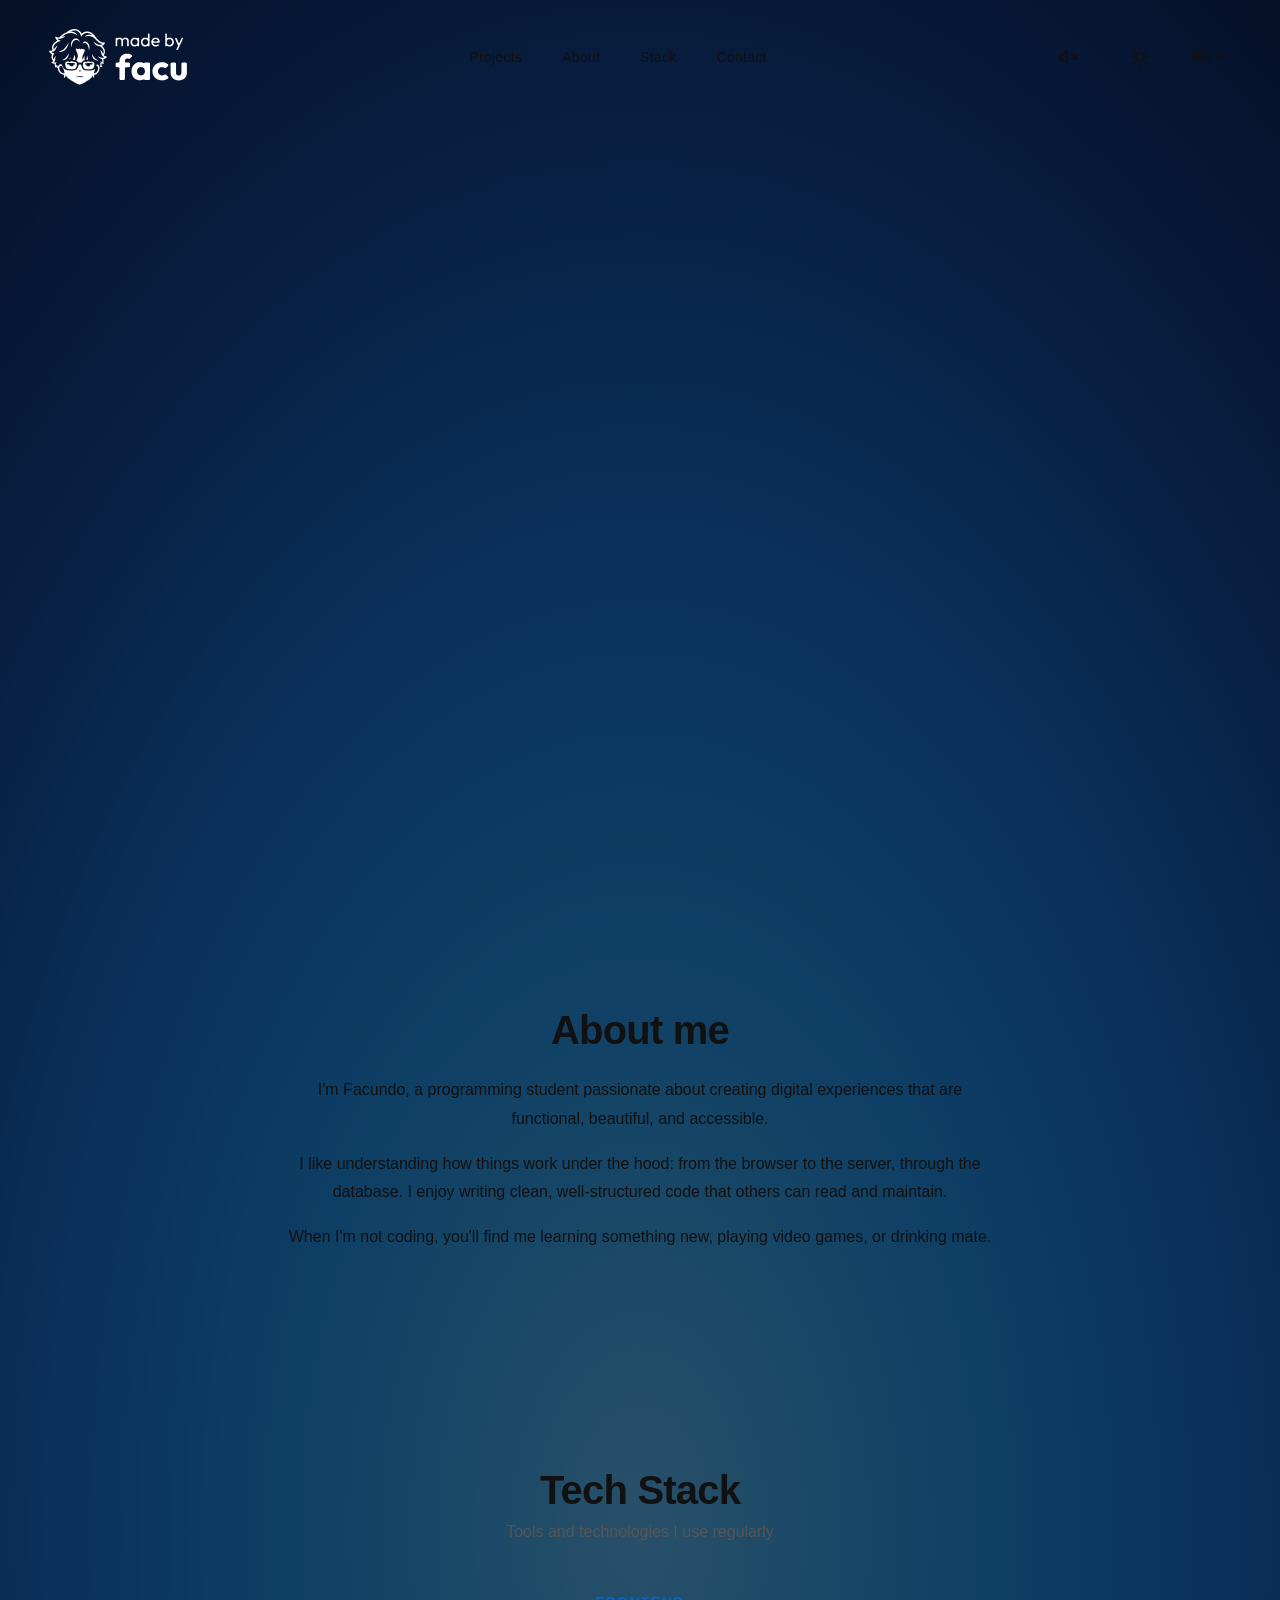
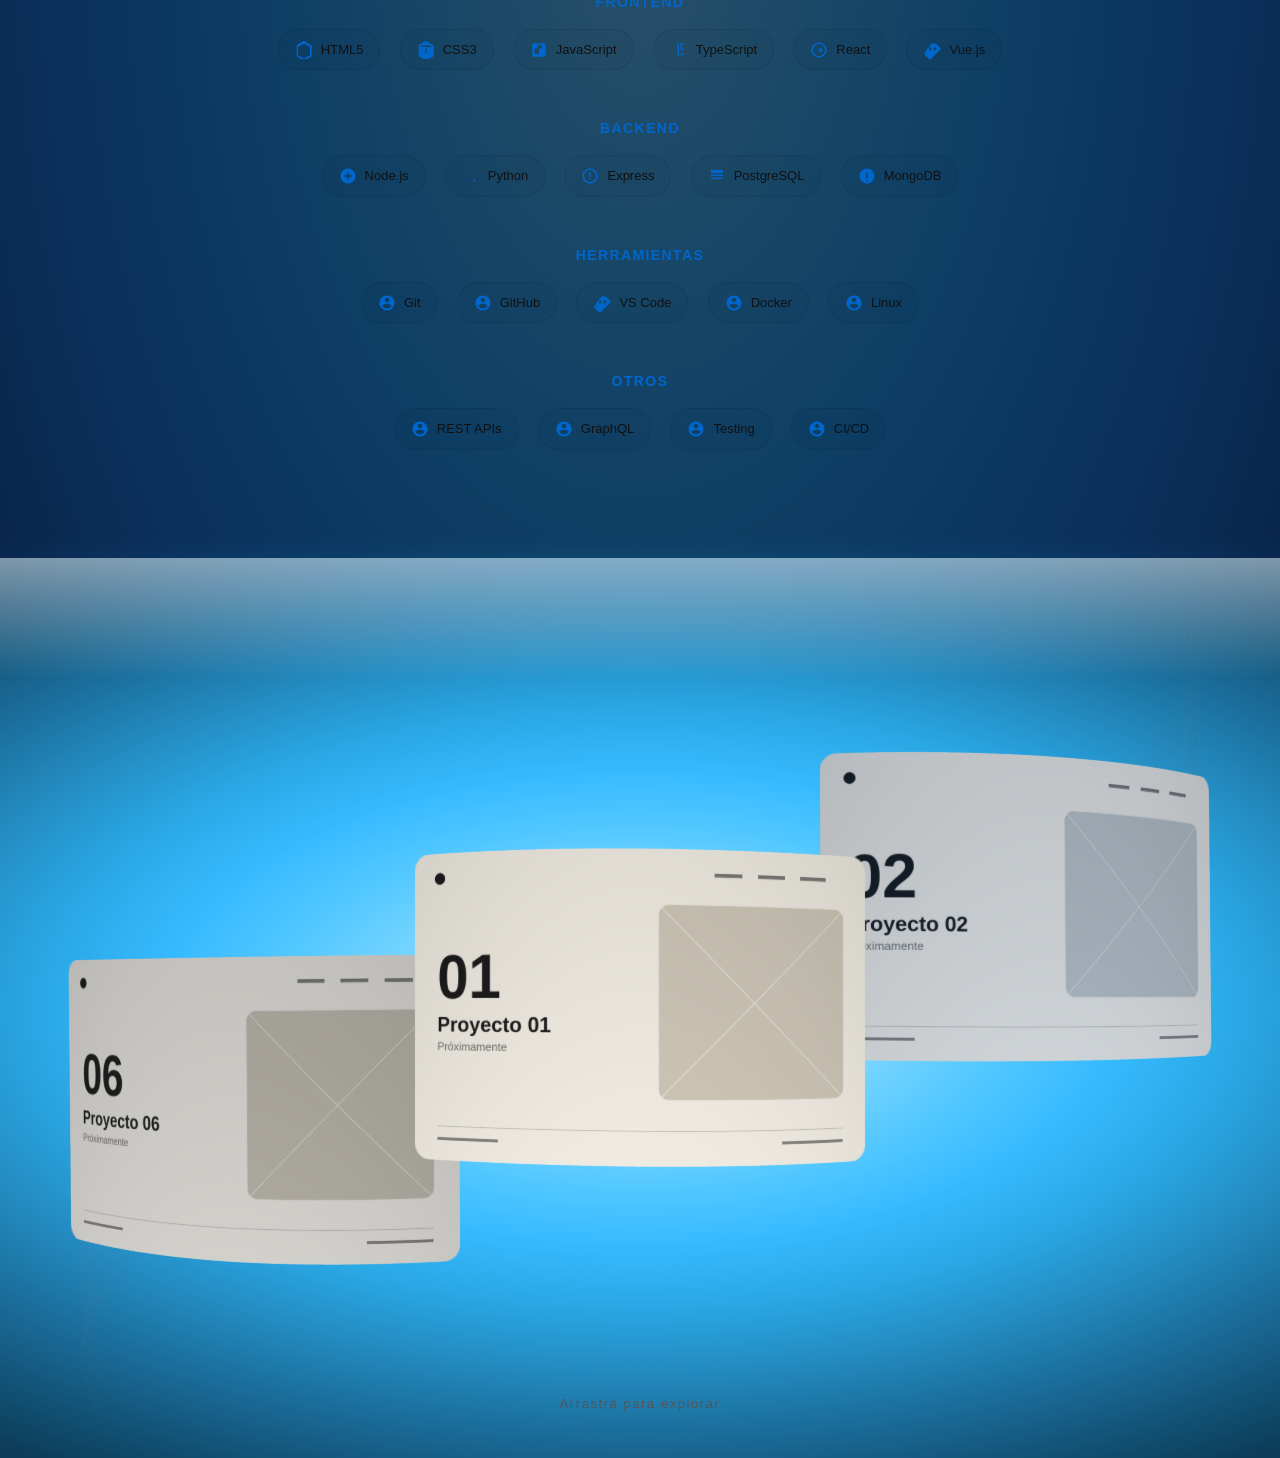
==== commit 091adbc4: "Boton de sonido: un solo icono con transicion al silenciar/activar - Reemplaza los dos SVG superpues" ====
--- a/index.html
+++ b/index.html
@@ -41,16 +41,16 @@
 
       <!-- Acciones: sonido, tema, idioma -->
       <div class="site-header__actions" role="group" aria-label="Controles del sitio">
+        <!-- aria-pressed="true" = sonido activado. Un solo ícono: las ondas se apagan y la X se dibuja al silenciar. -->
         <button class="site-header__btn site-header__btn--sound" type="button" aria-label="Activar/desactivar sonidos" aria-pressed="false" data-sound-btn>
-          <svg class="site-header__icon" aria-hidden="true" viewBox="0 0 24 24" fill="none" stroke="currentColor" stroke-width="2" stroke-linecap="round" stroke-linejoin="round" width="20" height="20">
-            <path d="M11 5L6 9H2v6h4l5 4V5z"></path>
-            <path class="sound-wave-1" d="M15.54 8.46a5 5 0 0 1 0 7.07"></path>
-            <path class="sound-wave-2" d="M19.07 4.93a10 10 0 0 1 0 14.14"></path>
-          </svg>
-          <svg class="site-header__icon site-header__icon--muted" aria-hidden="true" viewBox="0 0 24 24" fill="none" stroke="currentColor" stroke-width="2" stroke-linecap="round" stroke-linejoin="round" width="20" height="20">
-            <path d="M11 5L6 9H2v6h4l5 4V5z"></path>
-            <line x1="23" y1="9" x2="17" y2="15"></line>
-            <line x1="17" y1="9" x2="23" y2="15"></line>
+          <svg class="site-header__icon site-header__icon--sound" aria-hidden="true" viewBox="0 0 24 24" fill="none" stroke="currentColor" stroke-width="2" stroke-linecap="round" stroke-linejoin="round" width="20" height="20">
+            <path class="sound-body" d="M11 5L6 9H2v6h4l5 4V5z"></path>
+            <path class="sound-wave sound-wave-1" d="M15.54 8.46a5 5 0 0 1 0 7.07"></path>
+            <path class="sound-wave sound-wave-2" d="M19.07 4.93a10 10 0 0 1 0 14.14"></path>
+            <g class="sound-x">
+              <line class="sound-x-1" pathLength="1" x1="23" y1="9" x2="17" y2="15"></line>
+              <line class="sound-x-2" pathLength="1" x1="17" y1="9" x2="23" y2="15"></line>
+            </g>
           </svg>
         </button>
 
--- a/css/styles.css
+++ b/css/styles.css
@@ -954,12 +954,54 @@
   display: block;
 }
 
-/* Ícono de sonido / muted */
-.site-header__btn--sound[aria-pressed="true"] .site-header__icon--muted {
-  display: block;
-}
-.site-header__btn--sound[aria-pressed="true"] .site-header__icon:not(.site-header__icon--muted) {
-  display: none;
+/* Ícono de sonido: un solo SVG que se transforma entre "sonido" y "silenciado".
+   aria-pressed="true"  -> sonido activado: se ven las ondas.
+   aria-pressed="false" -> silenciado: las ondas se apagan y la X se dibuja. */
+.site-header__btn--sound:active {
+  transform: scale(0.92);
+}
+
+.site-header__icon--sound .sound-wave {
+  transform-box: fill-box;
+  transform-origin: left center;
+  transition: opacity 0.22s var(--ease), transform 0.3s var(--ease);
+}
+
+.site-header__icon--sound .sound-x line {
+  stroke-dasharray: 1;
+  transition: stroke-dashoffset 0.24s var(--ease);
+}
+
+/* Sonido activado: la X se borra rápido y las ondas aparecen una tras otra */
+.site-header__btn--sound[aria-pressed="true"] .sound-x line {
+  stroke-dashoffset: 1;
+}
+.site-header__btn--sound[aria-pressed="true"] .sound-wave {
+  opacity: 1;
+  transform: none;
+}
+.site-header__btn--sound[aria-pressed="true"] .sound-wave-1 { transition-delay: 0.10s; }
+.site-header__btn--sound[aria-pressed="true"] .sound-wave-2 { transition-delay: 0.20s; }
+
+/* Silenciado: las ondas se apagan (la más lejana primero) y después se dibuja la X */
+.site-header__btn--sound[aria-pressed="false"] .sound-x line {
+  stroke-dashoffset: 0;
+}
+.site-header__btn--sound[aria-pressed="false"] .sound-x-1 { transition-delay: 0.12s; }
+.site-header__btn--sound[aria-pressed="false"] .sound-x-2 { transition-delay: 0.20s; }
+.site-header__btn--sound[aria-pressed="false"] .sound-wave {
+  opacity: 0;
+  transform: translateX(-4px) scale(0.6);
+}
+.site-header__btn--sound[aria-pressed="false"] .sound-wave-2 { transition-delay: 0s; }
+.site-header__btn--sound[aria-pressed="false"] .sound-wave-1 { transition-delay: 0.06s; }
+
+@media (prefers-reduced-motion: reduce) {
+  .site-header__icon--sound .sound-wave,
+  .site-header__icon--sound .sound-x line {
+    transition: none;
+    transition-delay: 0s;
+  }
 }
 
 @media (max-width: 860px) {
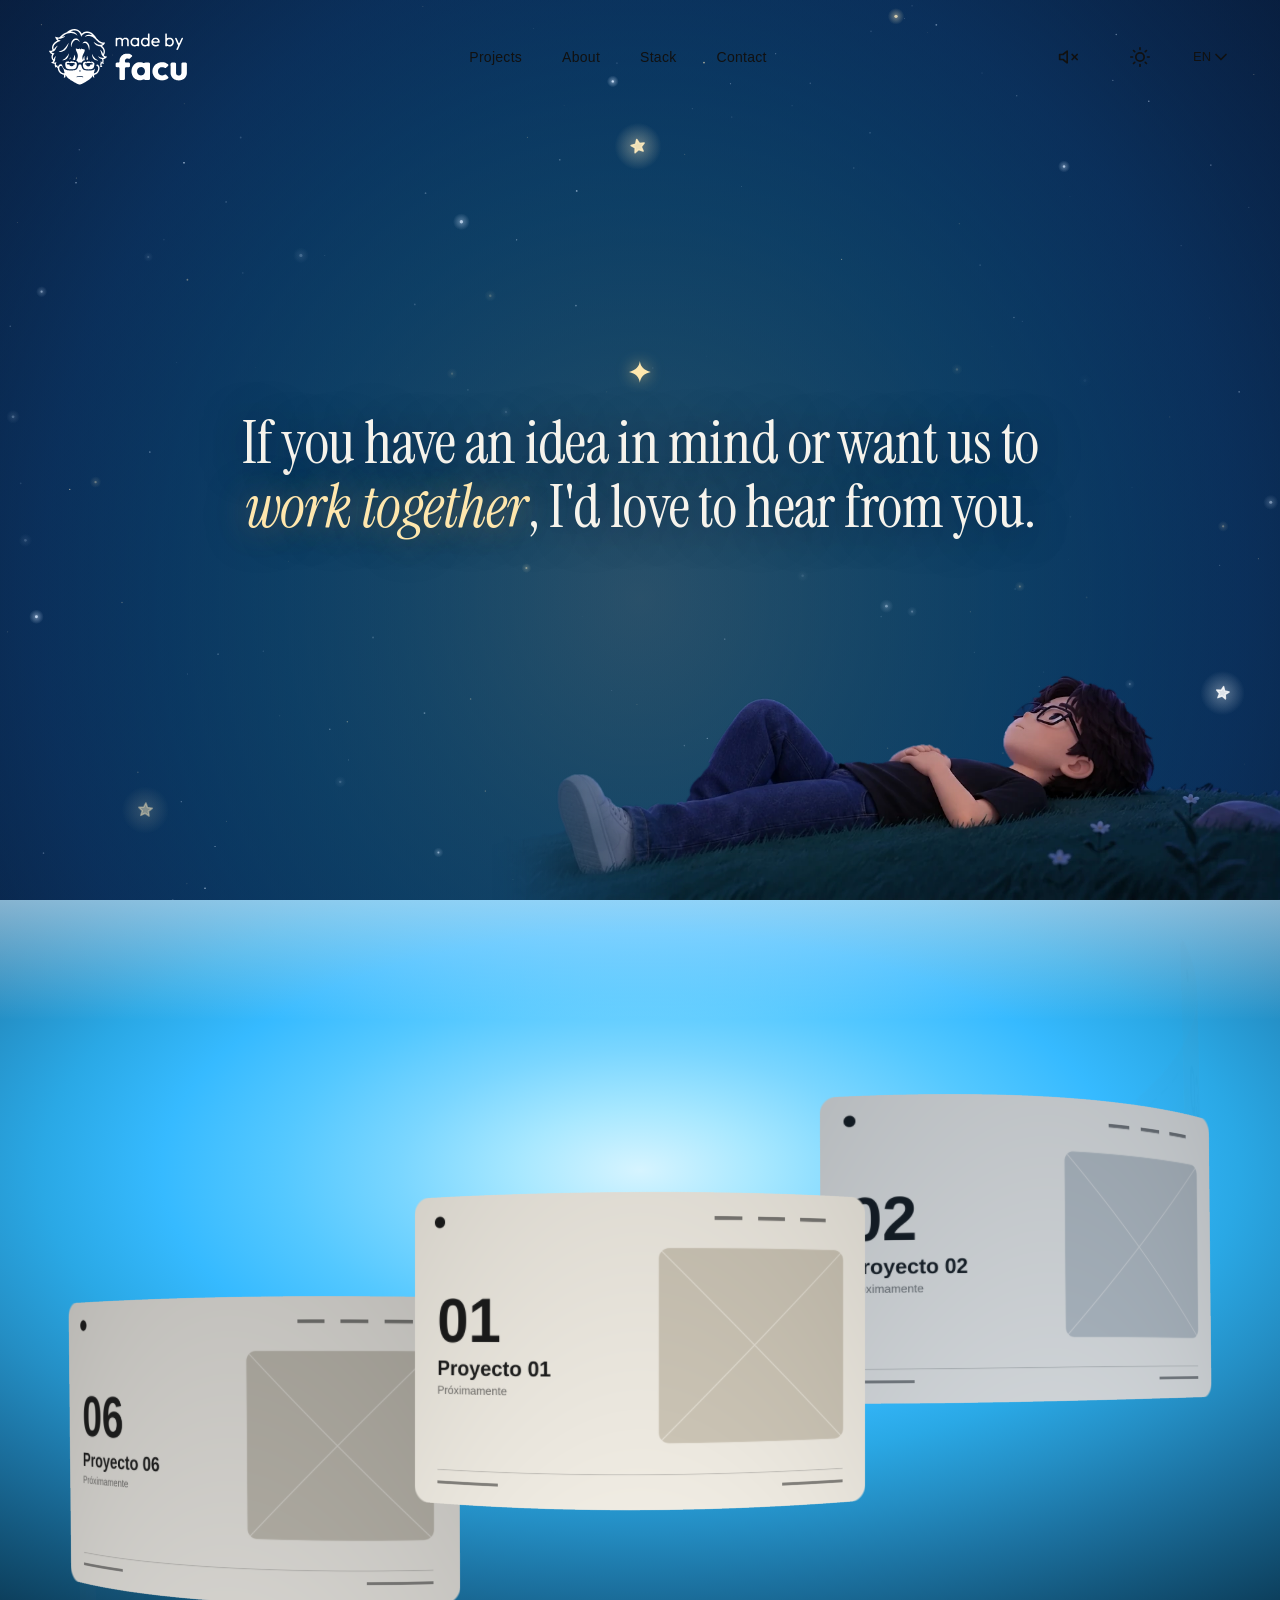
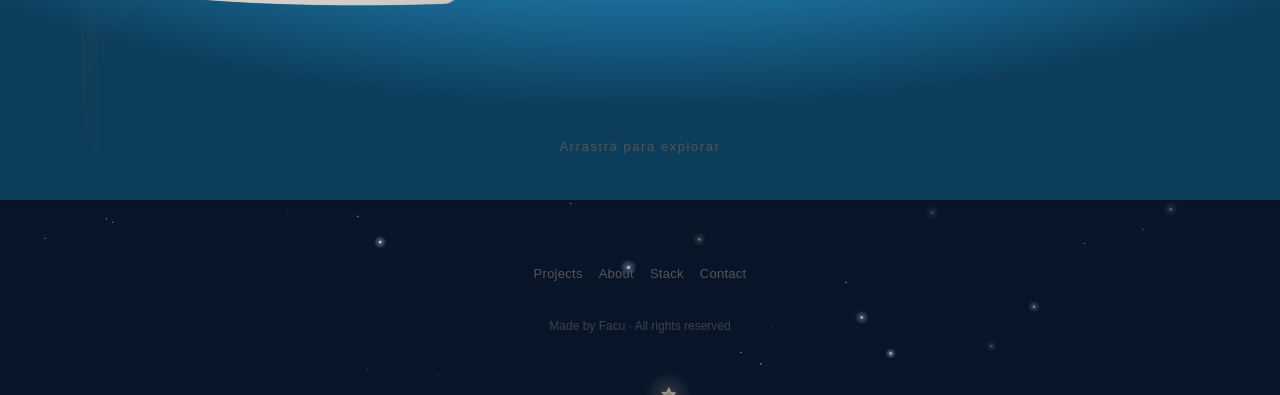
==== commit 2487f044: "Add footer to index.html with navigation links and fix scroll position for #proyectos - Add generic " ====
--- a/index.html
+++ b/index.html
@@ -33,9 +33,9 @@
       <nav class="site-header__nav" aria-label="Navegación principal">
         <ul class="site-header__list" role="list">
           <li><a class="site-header__link" href="#proyectos" data-i18n="nav.projects">Proyectos</a></li>
-          <li><a class="site-header__link" href="#sobre-mi" data-i18n="nav.about">Sobre mí</a></li>
-          <li><a class="site-header__link" href="#stack" data-i18n="nav.stack">Stack</a></li>
-          <li><a class="site-header__link" href="#contacto" data-i18n="nav.contact">Contacto</a></li>
+          <li><a class="site-header__link" href="sobre-mi.html" data-i18n="nav.about">Sobre mí</a></li>
+          <li><a class="site-header__link" href="stack.html" data-i18n="nav.stack">Stack</a></li>
+          <li><a class="site-header__link" href="contacto.html" data-i18n="nav.contact">Contacto</a></li>
         </ul>
       </nav>
 
@@ -83,9 +83,10 @@
 
   <main id="inicio" tabindex="-1">
 
+    <!-- Cielo estrellado continuo: cubre portada + proyectos (js/starfield.js) -->
+    <canvas class="site-sky" id="sky" aria-hidden="true"></canvas>
+
     <section class="home" aria-labelledby="titulo-inicio">
-      <!-- Cielo estrellado (js/starfield.js). Llega hasta arriba de todo: la cabecera es transparente. -->
-      <canvas class="home__sky" id="sky" aria-hidden="true"></canvas>
 
       <h1 class="sr-only" id="titulo-inicio">Facundo Cabrera — Estudiante de programación</h1>
 
@@ -103,29 +104,6 @@
       </figure>
     </section>
 
-    <!-- Sobre mí -->
-    <section class="about" id="sobre-mi" aria-labelledby="about-title">
-      <div class="about__inner">
-        <h2 id="about-title" class="about__title" data-i18n="about.title">Sobre mí</h2>
-        <div class="about__content">
-          <p class="about__text" data-i18n="about.p1">Soy Facundo, estudiante de programación apasionado por crear experiencias digitales que sean funcionales, bonitas y accesibles.</p>
-          <p class="about__text" data-i18n="about.p2">Me gusta entender cómo funcionan las cosas por dentro: desde el navegador hasta el servidor, pasando por la base de datos. Disfruto escribir código limpio, bien estructurado y que otros puedan leer y mantener.</p>
-          <p class="about__text" data-i18n="about.p3">Cuando no estoy programando, me encontrarás aprendiendo algo nuevo, jugando videojuegos o tomando mate.</p>
-        </div>
-      </div>
-    </section>
-
-    <!-- Stack / Habilidades -->
-    <section class="stack" id="stack" aria-labelledby="stack-title">
-      <div class="stack__inner">
-        <h2 id="stack-title" class="stack__title" data-i18n="stack.title">Stack tecnológico</h2>
-        <p class="stack__subtitle" data-i18n="stack.subtitle">Herramientas y tecnologías que uso habitualmente</p>
-        <div class="stack__categories" role="list" aria-label="Categorías de tecnologías">
-          <!-- Se llena dinámicamente desde js/stack-data.js -->
-        </div>
-      </div>
-    </section>
-
     <!-- Proyectos: carrete 3D. Los proyectos se editan en js/projects-data.js -->
     <section class="work" id="proyectos" aria-label="Proyectos">
       <canvas class="work__canvas" id="reel" tabindex="0" role="group" aria-label="Carrete de proyectos"></canvas>
@@ -133,6 +111,23 @@
       <p class="work__hint" id="reel-hint">Arrastrá para explorar</p>
       <p class="sr-only" id="reel-live" aria-live="polite"></p>
     </section>
+
+    <!-- Footer genérico con navegación -->
+    <footer class="site-footer" role="contentinfo">
+      <div class="site-footer__inner">
+        <nav class="site-footer__nav" aria-label="Navegación del pie de página">
+          <ul class="site-footer__list" role="list">
+            <li><a class="site-footer__link" href="#proyectos" data-i18n="nav.projects">Proyectos</a></li>
+            <li><a class="site-footer__link" href="sobre-mi.html" data-i18n="nav.about">Sobre mí</a></li>
+            <li><a class="site-footer__link" href="stack.html" data-i18n="nav.stack">Stack</a></li>
+            <li><a class="site-footer__link" href="contacto.html" data-i18n="nav.contact">Contacto</a></li>
+          </ul>
+        </nav>
+        <p class="site-footer__copy" aria-hidden="true">
+          <span data-i18n="footer.made">Hecho por Facu</span> · <span data-i18n="footer.rights">Todos los derechos reservados</span>
+        </p>
+      </div>
+    </footer>
 
   </main>
 
@@ -142,8 +137,6 @@
   <script src="js/projects-data.js"></script>
   <script src="js/projects-reel.js"></script>
   <script src="js/site-header.js"></script>
-  <script src="js/stack-data.js"></script>
-  <script src="js/stack-renderer.js"></script>
   <script src="js/i18n.js"></script>
 </body>
 </html>
--- a/css/styles.css
+++ b/css/styles.css
@@ -43,7 +43,7 @@
       rgba(240, 245, 255, 0) calc(100% - 100vh + 120px)
     ),
     radial-gradient(
-      ellipse 85% 60% at 50% 50%,
+      ellipse 85% 60% at 50% 30%,           /* centro en la portada, no en la costura */
       #d6f4ff 0%,
       #a8e8ff 11%,
       #7ad6ff 22%,
@@ -77,14 +77,11 @@
 }
 
 /* Fondo unificado: UN solo gradiente continuo detrás de Inicio y Proyectos.
-   Va sobre todo el <main> (y no sobre cada sección) para que no haya costura entre ambas,
-   y sin elementos más grandes que la pantalla ni filtros de blur, así no genera scroll lateral.
+   Va sobre todo el <main> (y no sobre cada sección) para que no haya costura entre ambas.
    Paleta: #071B3A (bordes, oscuro) → #75DCFF (centro, brillante).
-   Para ajustarlo: el 0.35 de la capa "oscurece" controla qué tan oscuro es el conjunto, y
-   "85% 60%" controla el tamaño del brillo central (ancho y alto).
-   La capa "portada" oscurece SOLO la zona de la portada, para que el texto blanco se lea bien
-   (contraste mínimo 4,5:1) sin importar cuánto mida la portada: se calcula desde abajo
-   (la sección Proyectos mide 100vh) y se desvanece justo antes de ella. El 0.5 es su intensidad. */
+   El centro del radial está en la portada (50% 30% de #inicio), NO en la costura,
+   así la sección de proyectos no se ve más clara que la portada.
+   La capa "portada" oscurece SOLO la zona de la portada para contraste del texto. */
 #inicio {
   position: relative;
   outline: none;
@@ -96,9 +93,9 @@
       rgba(3, 14, 42, 0.5) calc(100% - 100vh - 20px),
       rgba(3, 14, 42, 0) calc(100% - 100vh + 120px)
     ),
-    linear-gradient(rgba(10, 10, 10, 0.35), rgba(10, 10, 10, 0.35)),                  /* oscurece */
+    linear-gradient(rgba(10, 10, 10, 0.35), rgba(10, 10, 10, 0.35)),                  /* oscurece global */
     radial-gradient(
-      ellipse 85% 60% at 50% 50%,
+      ellipse 85% 60% at 50% 30%,           /* centro en la portada, no en la costura */
       #75DCFF 0%,
       #54CCFA 11%,
       #36B9F5 22%,
@@ -384,21 +381,21 @@
   min-height: 100vh;
   min-height: 100dvh;
   padding: 0 clamp(20px, 6vw, 80px);
-  overflow: hidden;
+  /* overflow: hidden eliminado: la máscara del canvas (.home__sky) ya hace el fade suave.
+     Así el fondo degradado de #inicio se ve continuo sin corte brusco. */
   outline: none;
 }
 
-/* Cielo: ocupa toda la portada, también por debajo de la cabecera transparente.
-   Se desvanece hacia abajo para no cortarse en seco contra la sección siguiente. */
-.home__sky {
+/* Cielo estrellado continuo: cubre TODO el #inicio (portada + proyectos).
+   Va en el main, no en .home, para que sea un fondo único sin costuras. */
+.site-sky {
   position: absolute;
   inset: 0;
   z-index: 0;
   width: 100%;
   height: 100%;
   pointer-events: none;
-  -webkit-mask-image: linear-gradient(to bottom, #000 0, #000 72%, transparent 100%);
-  mask-image: linear-gradient(to bottom, #000 0, #000 72%, transparent 100%);
+  /* Sin máscara: las estrellas siguen hasta el final de la página */
 }
 
 .home__content {
@@ -450,7 +447,8 @@
   text-shadow: 0 0 32px rgba(255, 205, 110, 0.38), 0 2px 40px rgba(3, 14, 42, 0.6);
 }
 
-/* Personaje: pegado a la esquina inferior derecha. El piso se desvanece hacia la izquierda. */
+/* Personaje: pegado a la esquina inferior derecha.
+   Fade sutil SOLO en el borde izquierdo (césped→cielo), personaje 100% visible. */
 .home__character {
   position: absolute;
   right: 0;
@@ -459,6 +457,9 @@
   width: min(62vw, 880px);
   margin: 0;
   pointer-events: none;
+  /* Máscara: fade horizontal suave en el 25% izquierdo; resto 100% opaco */
+  -webkit-mask-image: linear-gradient(to right, transparent 0%, #000 25%, #000 100%);
+  mask-image: linear-gradient(to right, transparent 0%, #000 25%, #000 100%);
 }
 
 .home__character img {
@@ -531,49 +532,6 @@
 
   .home__ornament svg {
     animation: none;
-  }
-}
-
-/* ==========================================================================
-   About / Sobre mí
-   ========================================================================== */
-.about {
-  position: relative;
-  padding: clamp(80px, 12vh, 120px) clamp(20px, 6vw, 80px);
-  background: transparent;
-}
-
-.about__inner {
-  max-width: 720px;
-  margin: 0 auto;
-}
-
-.about__title {
-  margin: 0 0 1.5rem;
-  font-size: clamp(1.75rem, 3.5vw, 2.5rem);
-  font-weight: 700;
-  line-height: 1.1;
-  letter-spacing: -0.02em;
-  text-align: center;
-}
-
-.about__content {
-  display: flex;
-  flex-direction: column;
-  gap: 1rem;
-}
-
-.about__text {
-  margin: 0;
-  font-size: clamp(1rem, 1.1vw, 1.125rem);
-  line-height: 1.8;
-  color: var(--fg);
-  text-align: center;
-}
-
-@media (max-width: 600px) {
-  .about {
-    padding: clamp(60px, 10vh, 96px) clamp(16px, 5vw, 32px);
   }
 }
 
@@ -690,17 +648,21 @@
   position: relative;
   min-height: 100vh;
   min-height: 100dvh;
-  overflow: hidden;
-  /* el fondo viene del <main> (ver #inicio) */
-}
-
-/* El canvas del carrete queda encima (z-index: 1 por defecto) */
+  padding-top: clamp(80px, 12vh, 120px);  /* espacio para header fijo */
+  scroll-margin-top: clamp(80px, 12vh, 120px);  /* offset para anclas: header fijo */
+  /* overflow: hidden eliminado: el canvas ya es position:absolute inset:0,
+     y el fondo degradado continuo viene de #inicio (main). Así no hay corte. */
+}
+
+/* El canvas del carrete queda encima (z-index: 1 por defecto).
+   Fondo transparente obligatorio para que se vea el cielo estrellado (.site-sky, z-index: 0) de fondo. */
 .work__canvas {
   position: absolute;
   inset: 0;
   z-index: 1;
   width: 100%;
   height: 100%;
+  background: transparent !important;  /* fuerza transparencia por si el clearColor falla */
   cursor: grab;
   touch-action: pan-y;
   user-select: none;
@@ -784,6 +746,279 @@
   margin: 0.15rem 0 0;
   font-size: 0.875rem;
   color: var(--muted);
+}
+
+
+/* ==========================================================================
+   Páginas separadas: Sobre mí, Stack, Contacto
+   ========================================================================== */
+
+/* Base común para páginas interiores */
+.about-page,
+.stack-page,
+.contact-page {
+  position: relative;
+  min-height: 100vh;
+  min-height: 100dvh;
+  padding: clamp(100px, 15vh, 160px) clamp(20px, 6vw, 80px) clamp(80px, 10vh, 120px);
+  background: transparent;  /* usa el fondo de main (estrellas + degradado) */
+  display: flex;
+  align-items: flex-start;
+  justify-content: center;
+}
+
+.about-page__inner,
+.stack-page__inner,
+.contact-page__inner {
+  width: 100%;
+  max-width: 1000px;
+  margin: 0 auto;
+}
+
+/* --- Sobre mí (página) --- */
+.about-page__header {
+  text-align: center;
+  margin-bottom: clamp(40px, 6vh, 60px);
+}
+
+.about-page__title {
+  margin: 0 0 clamp(16px, 3vw, 24px);
+  font-size: clamp(2rem, 4vw, 3rem);
+  font-weight: 700;
+  line-height: 1.15;
+  letter-spacing: -0.02em;
+  color: var(--fg);
+}
+
+.about-page__name {
+  margin: 0 0 clamp(60px, 10vh, 100px);
+  font-family: "Instrument Serif", "Cormorant Garamond", Georgia, serif;
+  font-size: clamp(3rem, 6vw, 5.5rem);
+  font-weight: 400;
+  line-height: 1.05;
+  letter-spacing: -0.03em;
+  color: var(--fg);
+  text-shadow: 0 4px 60px rgba(3, 14, 42, 0.5);
+}
+
+/* Espacio reservado para personaje futuro */
+.about-page__character-spacer {
+  position: relative;
+  width: 100%;
+  max-width: 500px;
+  margin: 0 auto;
+  aspect-ratio: 4 / 3;
+  min-height: 280px;
+  max-height: 420px;
+  background:
+    radial-gradient(ellipse at center, rgba(117, 220, 255, 0.1) 0%, transparent 70%);
+  border-radius: 50% 50% 0 0 / 60% 60% 0 0;
+  opacity: 0.5;
+}
+
+.about-page__character-spacer::before {
+  content: '';
+  position: absolute;
+  bottom: 0;
+  left: 50%;
+  transform: translateX(-50%);
+  width: 60%;
+  height: 4px;
+  background: linear-gradient(90deg, transparent, var(--accent), transparent);
+  border-radius: 2px;
+  opacity: 0.4;
+}
+
+.about-page__content {
+  max-width: 720px;
+  margin: 0 auto;
+}
+
+.about-page__text-wrapper {
+  display: flex;
+  flex-direction: column;
+  gap: 1.5rem;
+  font-size: clamp(1rem, 1.1vw, 1.125rem);
+  line-height: 1.85;
+  color: var(--fg);
+  text-align: center;
+}
+
+.about-page__text-wrapper p {
+  margin: 0;
+}
+
+/* --- Stack (página) --- */
+.stack-page__header {
+  text-align: center;
+  margin-bottom: clamp(40px, 6vh, 60px);
+}
+
+.stack-page__title {
+  margin: 0 0 0.75rem;
+  font-size: clamp(2rem, 4vw, 3rem);
+  font-weight: 700;
+  line-height: 1.15;
+  letter-spacing: -0.02em;
+  color: var(--fg);
+}
+
+.stack-page__subtitle {
+  margin: 0;
+  font-size: clamp(1rem, 1.2vw, 1.125rem);
+  color: var(--muted);
+}
+
+.stack-page__categories {
+  display: flex;
+  flex-direction: column;
+  gap: clamp(2rem, 4vw, 3rem);
+}
+
+.stack-page__category {
+  display: flex;
+  flex-direction: column;
+  gap: 1rem;
+}
+
+.stack-page__category-title {
+  margin: 0;
+  font-size: clamp(0.875rem, 1vw, 1rem);
+  font-weight: 600;
+  letter-spacing: 0.1em;
+  text-transform: uppercase;
+  color: var(--accent);
+  text-align: center;
+}
+
+.stack-page__items {
+  display: flex;
+  flex-wrap: wrap;
+  justify-content: center;
+  gap: clamp(0.75rem, 1.5vw, 1.25rem);
+}
+
+.stack-page__item {
+  display: inline-flex;
+  align-items: center;
+  gap: 0.5rem;
+  padding: 0.625rem 1rem;
+  font-size: clamp(0.8125rem, 0.9vw, 0.9375rem);
+  font-weight: 500;
+  color: var(--fg);
+  background: var(--card-bg);
+  border: 1px solid var(--border);
+  border-radius: 999px;
+  transition: all 0.2s var(--ease);
+  white-space: nowrap;
+}
+
+.stack-page__item:hover {
+  background: var(--card-hover);
+  border-color: var(--border-strong);
+  transform: translateY(-2px);
+  box-shadow: 0 8px 24px var(--shadow);
+}
+
+.stack-page__item svg {
+  width: 1.125rem;
+  height: 1.125rem;
+  flex-shrink: 0;
+  color: var(--accent);
+}
+
+/* --- Contacto (página) --- */
+.contact-page__header {
+  text-align: center;
+  margin-bottom: clamp(40px, 6vh, 60px);
+}
+
+.contact-page__title {
+  margin: 0 0 0.75rem;
+  font-size: clamp(2rem, 4vw, 3rem);
+  font-weight: 700;
+  line-height: 1.15;
+  letter-spacing: -0.02em;
+  color: var(--fg);
+}
+
+.contact-page__subtitle {
+  margin: 0;
+  font-size: clamp(1rem, 1.2vw, 1.125rem);
+  color: var(--muted);
+}
+
+.contact-page__links {
+  display: flex;
+  flex-wrap: wrap;
+  justify-content: center;
+  gap: clamp(1rem, 2vw, 1.5rem);
+}
+
+.contact-page__link {
+  display: inline-flex;
+  align-items: center;
+  gap: 0.75rem;
+  padding: 1rem 1.5rem;
+  font-size: clamp(1rem, 1.1vw, 1.125rem);
+  font-weight: 500;
+  color: var(--fg);
+  background: var(--card-bg);
+  border: 1px solid var(--border);
+  border-radius: 14px;
+  text-decoration: none;
+  transition: all 0.2s var(--ease);
+}
+
+.contact-page__link:hover {
+  background: var(--card-hover);
+  border-color: var(--accent);
+  color: var(--accent);
+  transform: translateY(-2px);
+  box-shadow: 0 12px 32px var(--shadow);
+}
+
+.contact-page__link svg {
+  width: 1.5rem;
+  height: 1.5rem;
+  flex-shrink: 0;
+  color: var(--accent);
+}
+
+/* Responsive para páginas interiores */
+@media (max-width: 700px) {
+  .about-page,
+  .stack-page,
+  .contact-page {
+    padding: clamp(80px, 12vh, 100px) clamp(16px, 5vw, 32px) clamp(60px, 8vh, 80px);
+  }
+
+  .about-page__name {
+    margin-bottom: clamp(40px, 8vh, 60px);
+    font-size: clamp(2.5rem, 8vw, 4rem);
+  }
+
+  .about-page__character-spacer {
+    min-height: 200px;
+    max-height: 300px;
+  }
+
+  .contact-page__link {
+    width: 100%;
+    justify-content: center;
+  }
+}
+
+@media (max-width: 600px) {
+  .about-page__name {
+    font-size: clamp(2rem, 7vw, 3rem);
+  }
+}
+
+/* Light mode adjustments for interior pages */
+html.light-mode .about-page__character-spacer,
+html.light-mode .about-page__name {
+  text-shadow: 0 4px 60px rgba(0, 102, 204, 0.15);
 }
 
 
@@ -1062,3 +1297,98 @@
     font-size: clamp(1rem, 2vw, 1.125rem);
   }
 }
+
+/* ==========================================================================
+   Site Footer (pie de página genérico con navegación)
+   ========================================================================== */
+.site-footer {
+  position: relative;
+  z-index: 2;
+  padding: clamp(40px, 8vh, 60px) clamp(20px, 6vw, 80px);
+  border-top: 1px solid var(--border);
+  background: transparent;
+}
+
+.site-footer__inner {
+  max-width: 1400px;
+  margin: 0 auto;
+  display: flex;
+  flex-direction: column;
+  align-items: center;
+  gap: clamp(24px, 4vw, 32px);
+  text-align: center;
+}
+
+.site-footer__nav {
+  width: 100%;
+}
+
+.site-footer__list {
+  display: flex;
+  flex-wrap: wrap;
+  justify-content: center;
+  gap: clamp(16px, 3vw, 24px) clamp(12px, 2vw, 16px);
+  margin: 0;
+  padding: 0;
+  list-style: none;
+}
+
+.site-footer__link {
+  color: var(--muted);
+  text-decoration: none;
+  font-size: clamp(0.8125rem, 0.9vw, 0.9375rem);
+  font-weight: 500;
+  letter-spacing: 0.02em;
+  transition: color 0.2s var(--ease);
+  position: relative;
+}
+
+.site-footer__link::after {
+  content: '';
+  position: absolute;
+  bottom: -2px;
+  left: 0;
+  width: 0;
+  height: 1px;
+  background: var(--accent);
+  transition: width 0.2s var(--ease);
+}
+
+.site-footer__link:hover {
+  color: var(--accent);
+}
+
+.site-footer__link:hover::after {
+  width: 100%;
+}
+
+.site-footer__link:focus-visible {
+  outline: 2px solid var(--accent);
+  outline-offset: 3px;
+  border-radius: 2px;
+}
+
+.site-footer__copy {
+  margin: 0;
+  font-size: clamp(0.75rem, 0.85vw, 0.8125rem);
+  color: var(--muted);
+  opacity: 0.8;
+}
+
+html.light-mode .site-footer__copy {
+  opacity: 0.7;
+}
+
+@media (max-width: 600px) {
+  .site-footer {
+    padding: clamp(32px, 6vh, 48px) clamp(16px, 5vw, 32px);
+  }
+
+  .site-footer__inner {
+    gap: clamp(20px, 3vw, 28px);
+  }
+
+  .site-footer__list {
+    gap: clamp(12px, 2.5vw, 16px) clamp(8px, 2vw, 12px);
+  }
+}
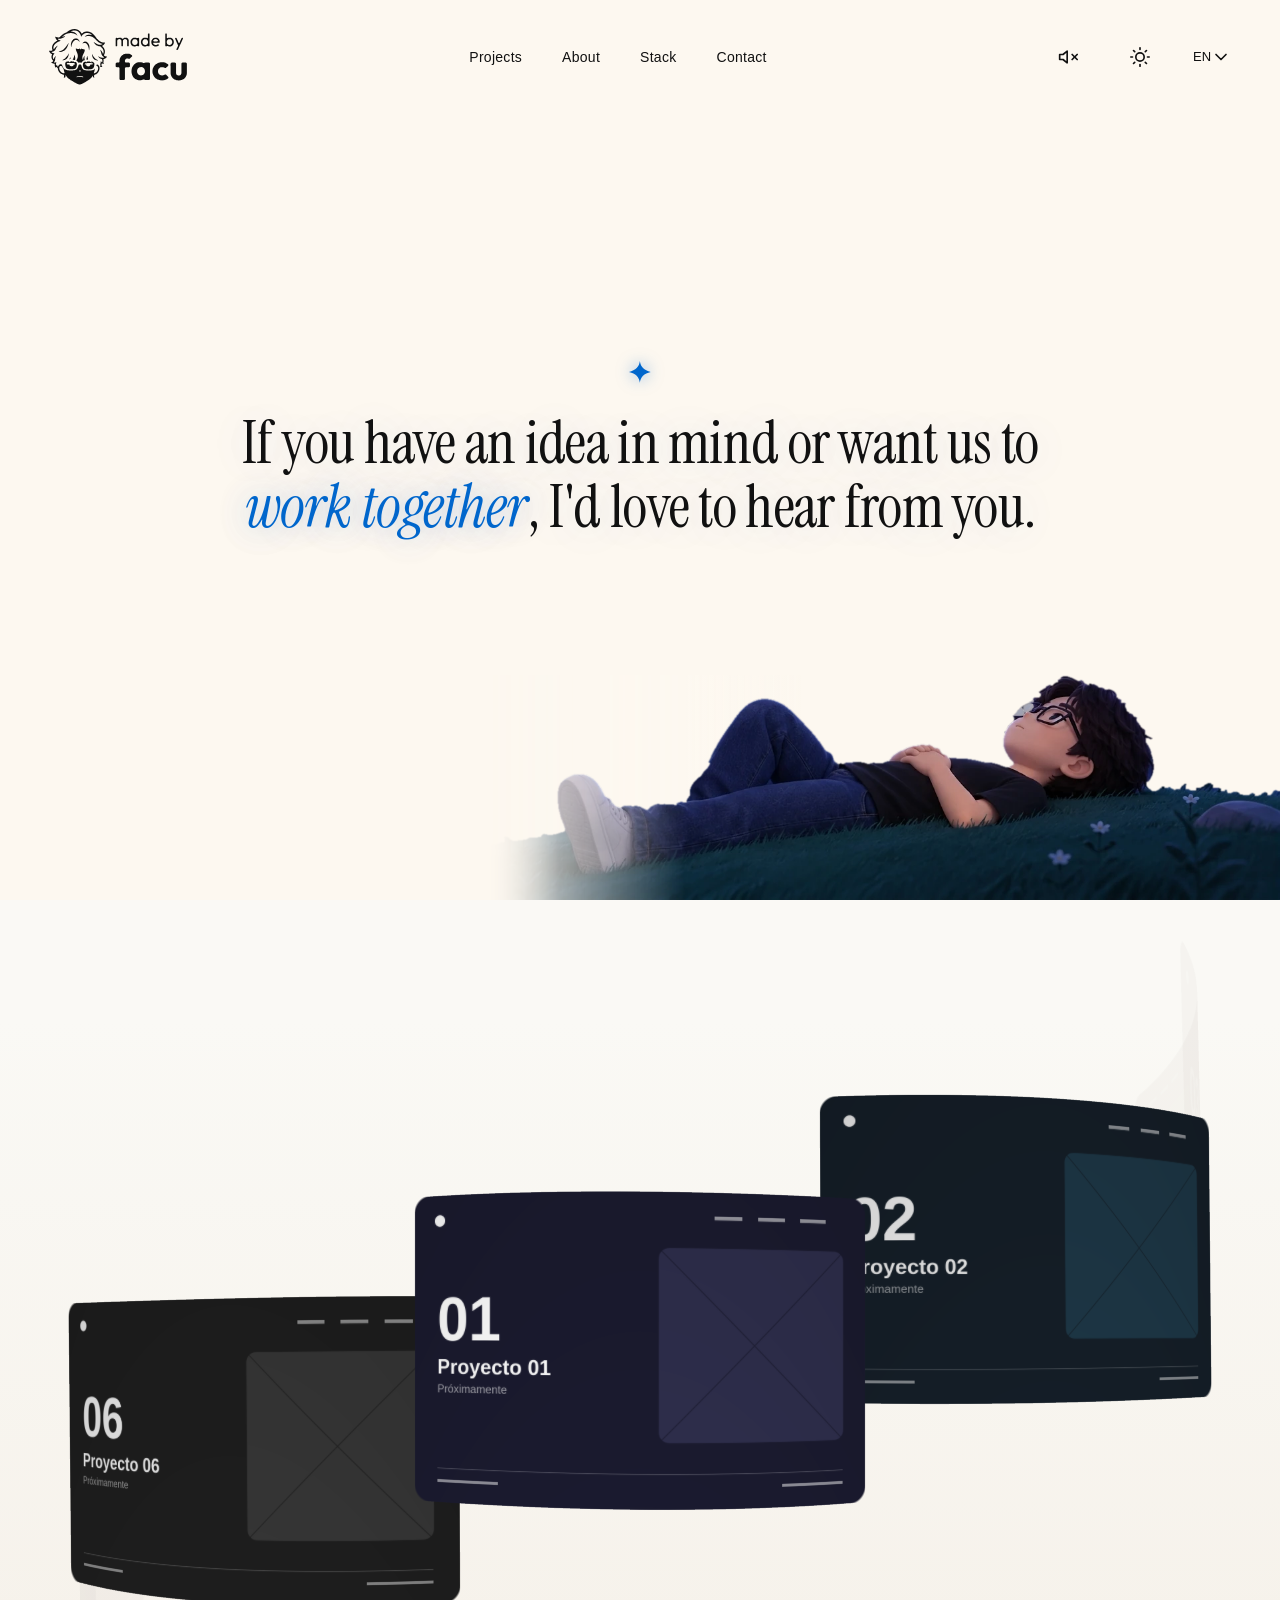
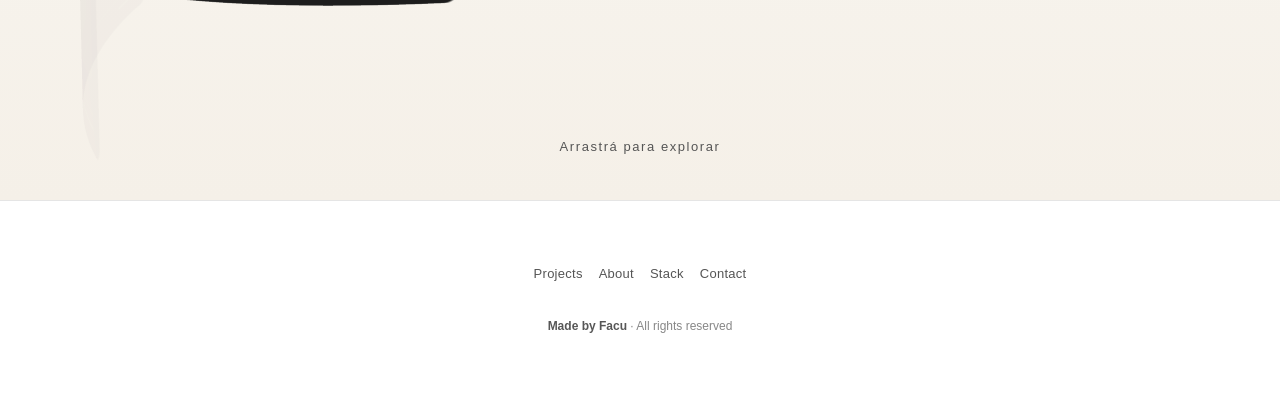
==== commit ec72c1ab: "feat: Unified sky system + Sobre mí redesign + Stack bent grid + Contacto CV layout - Unified sky sy" ====
--- a/index.html
+++ b/index.html
@@ -124,7 +124,7 @@
           </ul>
         </nav>
         <p class="site-footer__copy" aria-hidden="true">
-          <span data-i18n="footer.made">Hecho por Facu</span> · <span data-i18n="footer.rights">Todos los derechos reservados</span>
+          <span class="footer-brand">Made by Facu</span> · <span data-i18n="footer.rights">Todos los derechos reservados</span>
         </p>
       </div>
     </footer>
@@ -133,7 +133,7 @@
 
   <script src="assets/logo-paths.js"></script>
   <script src="js/loader.js"></script>
-  <script src="js/starfield.js"></script>
+  <script src="js/sky.js"></script>
   <script src="js/projects-data.js"></script>
   <script src="js/projects-reel.js"></script>
   <script src="js/site-header.js"></script>
--- a/css/styles.css
+++ b/css/styles.css
@@ -8,6 +8,7 @@
   --fg: #f4f4f2;
   --muted: #8d8d89;
   --accent: #75DCFF;
+  --accent-rgb: 117, 220, 255;
   --accent-dim: rgba(117, 220, 255, 0.15);
   --border: rgba(255, 255, 255, 0.12);
   --border-strong: rgba(255, 255, 255, 0.2);
@@ -24,6 +25,7 @@
   --fg: #111111;
   --muted: #555555;
   --accent: #0066cc;
+  --accent-rgb: 0, 102, 204;
   --accent-dim: rgba(0, 102, 204, 0.1);
   --border: rgba(0, 0, 0, 0.1);
   --border-strong: rgba(0, 0, 0, 0.15);
@@ -35,28 +37,73 @@
 
 html.light-mode .work {
   background:
-    radial-gradient(rgba(0, 0, 0, 0.02) 0.5px, transparent 0.7px) 0 0 / 6px 6px,
+    /* Puntos sutiles consistentes con #inicio */
+    radial-gradient(rgba(0, 0, 0, 0.015) 0.5px, transparent 0.7px) 0 0 / 8px 8px,
+    /* Continuación suave del cielo diurno — sin banda azul */
     linear-gradient(
       to bottom,
-      rgba(240, 245, 255, 0.5) 0,
-      rgba(240, 245, 255, 0.5) calc(100% - 100vh - 20px),
-      rgba(240, 245, 255, 0) calc(100% - 100vh + 120px)
-    ),
-    radial-gradient(
-      ellipse 85% 60% at 50% 30%,           /* centro en la portada, no en la costura */
-      #d6f4ff 0%,
-      #a8e8ff 11%,
-      #7ad6ff 22%,
-      #54c8ff 33%,
-      #36baff 44%,
-      #2aa8e5 55%,
-      #248ec4 66%,
-      #1c72a1 77%,
-      #14587e 88%,
-      #0c3d5a 100%
+      #faf9f5 0%,
+      #faf9f5 calc(100% - 100vh + 120px),
+      #f5f0e8 100%
     ),
     var(--bg);
 }
+
+/* Light mode adjustments for home section (portada) */
+html.light-mode .home__ornament {
+  color: #0066cc;
+}
+html.light-mode .home__ornament svg {
+  filter: drop-shadow(0 0 8px rgba(0, 102, 204, 0.5));
+}
+html.light-mode .home__message {
+  color: #111111;
+  text-shadow: 0 2px 40px rgba(0, 102, 204, 0.15);
+}
+html.light-mode .home__message em {
+  color: #0066cc;
+  text-shadow: 0 0 32px rgba(0, 102, 204, 0.25), 0 2px 40px rgba(0, 102, 204, 0.15);
+}
+
+/* Light mode: site-logo (esquina superior izquierda) */
+html.light-mode .site-logo__svg {
+  filter: drop-shadow(0 4px 16px rgba(0, 0, 0, 0.15));
+}
+
+/* Light mode: logo del header y esquina — las gafas/ojos son recortes (evenodd),
+   en modo claro se ven negros. Solución: trazo blanco fino para definir los recortes. */
+html.light-mode .site-logo__svg .logo-fill,
+html.light-mode .site-header__logo .logo-fill {
+  stroke: #fafafa;
+  stroke-width: 1.5;
+  paint-order: stroke fill;
+}
+
+/* Light mode: personaje hero — la máscara usa transparent que en modo claro muestra blanco.
+   Añadimos un pseudo-elemento con gradiente cálido detrás para que el fade sea coherente. */
+html.light-mode .home__character::before {
+  content: '';
+  position: absolute;
+  inset: 0;
+  z-index: -1;
+  background: linear-gradient(to right, #fdf8f0 0%, #fdf8f0 25%, transparent 40%);
+  pointer-events: none;
+}
+
+/* Light mode: header buttons - iconos usan currentColor así que heredan var(--fg) */
+html.light-mode .site-header__btn {
+  color: var(--fg);
+}
+
+/* Light mode: loader skip button border */
+html.light-mode .loader__skip {
+  border-color: var(--border);
+}
+html.light-mode .loader__skip:hover {
+  border-color: var(--border-strong);
+}
+
+/* Light mode: mobile menu background handled by var(--bg-elevated) */
 
 *,
 *::before,
@@ -110,6 +157,151 @@
     var(--bg);
 }
 
+/* Light mode: fondo de #inicio adaptado — cielo diurno cálido */
+html.light-mode #inicio {
+  background:
+    /* Puntos sutiles de "polvo/atmósfera" */
+    radial-gradient(rgba(0, 0, 0, 0.015) 0.5px, transparent 0.7px) 0 0 / 8px 8px,
+    /* Gradiente de cielo diurno: horizonte más cálido, cenit más frío */
+    linear-gradient(
+      to bottom,
+      /* Zona portada: tono cálido suave */
+      #fdf8f0 0%,
+      #fdf8f0 calc(100% - 100vh - 20px),
+      /* Transición hacia proyectos */
+      #f5f0e8 calc(100% - 100vh + 40px),
+      /* Zona proyectos: neutro cálido */
+      #faf9f5 calc(100% - 100vh + 120px),
+      #faf9f5 100%
+    ),
+    /* Halo central suave (detrás del texto, no compite) */
+    radial-gradient(
+      ellipse 85% 55% at 50% 35%,
+      rgba(255, 240, 220, 0.6) 0%,
+      rgba(250, 230, 200, 0.3) 25%,
+      rgba(245, 220, 180, 0.1) 50%,
+      transparent 70%
+    ),
+    var(--bg);
+}
+
+/* Fondo nocturno para página Sobre mí — gradiente radial azul PROFUNDO (legible) */
+#sobre-mi {
+  position: relative;
+  background:
+    radial-gradient(rgba(255, 255, 255, 0.02) 0.5px, transparent 0.7px) 0 0 / 8px 8px,
+    radial-gradient(
+      ellipse 85% 60% at 50% 35%,
+      #1a3a5c 0%,      /* azul muy oscuro - casi negro */
+      #14304a 15%,
+      #0e2638 30%,
+      #0a1e2e 45%,
+      #071824 60%,
+      #05121a 75%,
+      #030c12 85%,
+      #02080c 95%,
+      #010406 100%     /* negro puro en los bordes */
+    ),
+    var(--bg);
+}
+
+/* Light mode: fondo diurno cálido para Sobre mí */
+html.light-mode #sobre-mi {
+  background:
+    radial-gradient(rgba(0, 0, 0, 0.015) 0.5px, transparent 0.7px) 0 0 / 8px 8px,
+    linear-gradient(
+      to bottom,
+      #fdf8f0 0%,
+      #f5f0e8 50%,
+      #faf9f5 100%
+    ),
+    radial-gradient(
+      ellipse 85% 55% at 50% 35%,
+      rgba(255, 240, 220, 0.5) 0%,
+      rgba(250, 230, 200, 0.25) 30%,
+      transparent 65%
+    ),
+    var(--bg);
+}
+
+/* Fondo nocturno para página Stack — mismo que #sobre-mi */
+#stack {
+  position: relative;
+  background:
+    radial-gradient(rgba(255, 255, 255, 0.02) 0.5px, transparent 0.7px) 0 0 / 8px 8px,
+    radial-gradient(
+      ellipse 85% 60% at 50% 35%,
+      #1a3a5c 0%,
+      #14304a 15%,
+      #0e2638 30%,
+      #0a1e2e 45%,
+      #071824 60%,
+      #05121a 75%,
+      #030c12 85%,
+      #02080c 95%,
+      #010406 100%
+    ),
+    var(--bg);
+}
+
+/* Light mode: fondo diurno cálido para Stack */
+html.light-mode #stack {
+  background:
+    radial-gradient(rgba(0, 0, 0, 0.015) 0.5px, transparent 0.7px) 0 0 / 8px 8px,
+    linear-gradient(
+      to bottom,
+      #fdf8f0 0%,
+      #f5f0e8 50%,
+      #faf9f5 100%
+    ),
+    radial-gradient(
+      ellipse 85% 55% at 50% 35%,
+      rgba(255, 240, 220, 0.5) 0%,
+      rgba(250, 230, 200, 0.25) 30%,
+      transparent 65%
+    ),
+    var(--bg);
+}
+
+/* Fondo nocturno para página Contacto — mismo que #sobre-mi y #stack */
+#contacto {
+  position: relative;
+  background:
+    radial-gradient(rgba(255, 255, 255, 0.02) 0.5px, transparent 0.7px) 0 0 / 8px 8px,
+    radial-gradient(
+      ellipse 85% 60% at 50% 35%,
+      #1a3a5c 0%,
+      #14304a 15%,
+      #0e2638 30%,
+      #0a1e2e 45%,
+      #071824 60%,
+      #05121a 75%,
+      #030c12 85%,
+      #02080c 95%,
+      #010406 100%
+    ),
+    var(--bg);
+}
+
+/* Light mode: fondo diurno cálido para Contacto */
+html.light-mode #contacto {
+  background:
+    radial-gradient(rgba(0, 0, 0, 0.015) 0.5px, transparent 0.7px) 0 0 / 8px 8px,
+    linear-gradient(
+      to bottom,
+      #fdf8f0 0%,
+      #f5f0e8 50%,
+      #faf9f5 100%
+    ),
+    radial-gradient(
+      ellipse 85% 55% at 50% 35%,
+      rgba(255, 240, 220, 0.5) 0%,
+      rgba(250, 230, 200, 0.25) 30%,
+      transparent 65%
+    ),
+    var(--bg);
+}
+
 body {
   margin: 0;
   min-height: 100vh;
@@ -331,7 +523,7 @@
   letter-spacing: 0.08em;
   color: var(--muted);
   background: transparent;
-  border: 1px solid rgba(255, 255, 255, 0.18);
+  border: 1px solid var(--border);
   border-radius: 999px;
   cursor: pointer;
   transition: color 0.2s, border-color 0.2s;
@@ -339,7 +531,7 @@
 
 .loader__skip:hover {
   color: var(--fg);
-  border-color: rgba(255, 255, 255, 0.5);
+  border-color: var(--border-strong);
 }
 
 .loader__skip:focus-visible {
@@ -675,7 +867,7 @@
 }
 
 .work__canvas:focus-visible {
-  outline: 2px solid rgba(255, 255, 255, 0.7);
+  outline: 2px solid var(--fg);
   outline-offset: -8px;
 }
 
@@ -760,11 +952,29 @@
   position: relative;
   min-height: 100vh;
   min-height: 100dvh;
-  padding: clamp(100px, 15vh, 160px) clamp(20px, 6vw, 80px) clamp(80px, 10vh, 120px);
+  padding: clamp(80px, 12vh, 120px) clamp(20px, 6vw, 80px) clamp(80px, 10vh, 120px);
   background: transparent;  /* usa el fondo de main (estrellas + degradado) */
   display: flex;
   align-items: flex-start;
   justify-content: center;
+}
+
+/* Stack: centrar contenido verticalmente (intro + grid) */
+.stack-page {
+  align-items: center;
+  padding-bottom: clamp(120px, 18vh, 180px);  /* espacio extra para footer */
+}
+
+/* Contacto: centrar contenido verticalmente (CV placeholder + actions) */
+.contact-page {
+  align-items: center;
+  padding-bottom: clamp(120px, 18vh, 180px);  /* espacio extra para footer */
+}
+
+/* Sobre mí: ajuste de padding ya que el layout interno maneja el espaciado */
+.about-page {
+  padding-top: clamp(60px, 10vh, 100px);
+  padding-bottom: clamp(60px, 8vh, 100px);
 }
 
 .about-page__inner,
@@ -776,62 +986,77 @@
 }
 
 /* --- Sobre mí (página) --- */
-.about-page__header {
-  text-align: center;
-  margin-bottom: clamp(40px, 6vh, 60px);
-}
-
-.about-page__title {
-  margin: 0 0 clamp(16px, 3vw, 24px);
-  font-size: clamp(2rem, 4vw, 3rem);
-  font-weight: 700;
-  line-height: 1.15;
-  letter-spacing: -0.02em;
-  color: var(--fg);
+/* Layout principal: grid asimétrico 2 columnas */
+.about-page__layout {
+  display: grid;
+  grid-template-columns: 1fr 1fr;
+  gap: clamp(40px, 6vw, 80px);
+  align-items: start;
+  max-width: 1100px;
+  margin: 0 auto;
+  padding-top: clamp(20px, 4vh, 40px);
+}
+
+/* Columna izquierda: nombre + personaje */
+.about-page__left {
+  display: flex;
+  flex-direction: column;
+  gap: clamp(30px, 5vh, 50px);
 }
 
 .about-page__name {
-  margin: 0 0 clamp(60px, 10vh, 100px);
+  margin: 0;
   font-family: "Instrument Serif", "Cormorant Garamond", Georgia, serif;
-  font-size: clamp(3rem, 6vw, 5.5rem);
+  font-size: clamp(2.5rem, 5vw, 4.5rem);
   font-weight: 400;
-  line-height: 1.05;
+  line-height: 1.02;
   letter-spacing: -0.03em;
   color: var(--fg);
   text-shadow: 0 4px 60px rgba(3, 14, 42, 0.5);
 }
 
-/* Espacio reservado para personaje futuro */
+/* Espacio para personaje: silueta sugerida con gradiente nocturno */
 .about-page__character-spacer {
   position: relative;
   width: 100%;
-  max-width: 500px;
-  margin: 0 auto;
-  aspect-ratio: 4 / 3;
-  min-height: 280px;
-  max-height: 420px;
+  max-width: 420px;
+  aspect-ratio: 3 / 4;
+  min-height: 320px;
+  max-height: 480px;
   background:
-    radial-gradient(ellipse at center, rgba(117, 220, 255, 0.1) 0%, transparent 70%);
-  border-radius: 50% 50% 0 0 / 60% 60% 0 0;
-  opacity: 0.5;
+    radial-gradient(ellipse 80% 60% at 50% 100%, rgba(117, 220, 255, 0.08) 0%, transparent 60%),
+    radial-gradient(ellipse 60% 40% at 50% 90%, rgba(54, 185, 245, 0.06) 0%, transparent 50%);
+  border-radius: 40% 40% 8% 8% / 55% 55% 5% 5%;
+  opacity: 0.7;
+  /* Animación sutil de respiración */
+  animation: character-breath 6s ease-in-out infinite;
+}
+
+@keyframes character-breath {
+  0%, 100% { transform: scale(1); opacity: 0.7; }
+  50%      { transform: scale(1.015); opacity: 0.85; }
 }
 
 .about-page__character-spacer::before {
   content: '';
   position: absolute;
-  bottom: 0;
+  bottom: 2%;
   left: 50%;
   transform: translateX(-50%);
-  width: 60%;
-  height: 4px;
+  width: 70%;
+  height: 3px;
   background: linear-gradient(90deg, transparent, var(--accent), transparent);
   border-radius: 2px;
-  opacity: 0.4;
-}
-
-.about-page__content {
-  max-width: 720px;
-  margin: 0 auto;
+  opacity: 0.3;
+  filter: blur(1px);
+}
+
+/* Columna derecha: texto */
+.about-page__right {
+  display: flex;
+  flex-direction: column;
+  justify-content: flex-start;
+  padding-top: clamp(20px, 3vh, 40px);
 }
 
 .about-page__text-wrapper {
@@ -841,11 +1066,68 @@
   font-size: clamp(1rem, 1.1vw, 1.125rem);
   line-height: 1.85;
   color: var(--fg);
-  text-align: center;
+  text-align: left;
 }
 
 .about-page__text-wrapper p {
   margin: 0;
+}
+
+/* Responsive: apilar en móvil */
+@media (max-width: 860px) {
+  .about-page__layout {
+    grid-template-columns: 1fr;
+    gap: clamp(30px, 5vh, 50px);
+    text-align: center;
+  }
+
+  .about-page__left {
+    align-items: center;
+    text-align: center;
+  }
+
+  .about-page__name {
+    font-size: clamp(2.5rem, 7vw, 3.5rem);
+  }
+
+  .about-page__character-spacer {
+    max-width: 380px;
+  }
+
+  .about-page__right {
+    padding-top: 0;
+  }
+
+  .about-page__text-wrapper {
+    text-align: center;
+  }
+}
+
+@media (max-width: 600px) {
+  .about-page__name {
+    font-size: clamp(2rem, 8vw, 2.8rem);
+  }
+
+  .about-page__character-spacer {
+    min-height: 240px;
+    max-height: 340px;
+  }
+}
+
+/* Light mode adjustments para about-page */
+html.light-mode .about-page__name {
+  text-shadow: 0 4px 60px rgba(0, 102, 204, 0.15);
+}
+
+html.light-mode .about-page__character-spacer {
+  background:
+    radial-gradient(ellipse 80% 60% at 50% 100%, rgba(0, 102, 204, 0.06) 0%, transparent 60%),
+    radial-gradient(ellipse 60% 40% at 50% 90%, rgba(0, 80, 160, 0.04) 0%, transparent 50%);
+}
+
+html.light-mode .about-page__character-spacer::before {
+  background: linear-gradient(90deg, transparent, var(--accent), transparent);
+  opacity: 0.4;
 }
 
 /* --- Stack (página) --- */
@@ -869,120 +1151,331 @@
   color: var(--muted);
 }
 
-.stack-page__categories {
+/* --- Stack (página) Bent Grid --- */
+.stack-page__intro {
+  margin: 0 auto clamp(40px, 6vh, 60px);
+  max-width: 720px;
+  font-size: clamp(1rem, 1.2vw, 1.125rem);
+  line-height: 1.6;
+  color: var(--fg);
+  opacity: 0.9;
+  text-align: center;
+}
+
+.stack-page__grid {
+  display: grid;
+  grid-template-columns: repeat(3, 1fr);
+  gap: clamp(24px, 3vw, 40px);
+  max-width: 1100px;
+  margin: 0 auto;
+}
+
+.stack-page__card {
   display: flex;
   flex-direction: column;
-  gap: clamp(2rem, 4vw, 3rem);
-}
-
-.stack-page__category {
-  display: flex;
-  flex-direction: column;
-  gap: 1rem;
-}
-
-.stack-page__category-title {
+  align-items: center;
+  text-align: center;
+  gap: clamp(20px, 2.5vh, 28px);
+  padding: clamp(28px, 3.5vw, 44px) clamp(24px, 3vw, 36px);
+  background: var(--card-bg);
+  border: 1px solid var(--border);
+  border-radius: clamp(16px, 2vw, 24px);
+  transition: all 0.3s var(--ease);
+}
+
+.stack-page__card:hover {
+  border-color: var(--border-strong);
+  box-shadow: 0 16px 48px var(--shadow);
+  transform: translateY(-4px);
+}
+
+.stack-page__card-title {
   margin: 0;
-  font-size: clamp(0.875rem, 1vw, 1rem);
+  font-size: clamp(1.1rem, 1.3vw, 1.35rem);
   font-weight: 600;
-  letter-spacing: 0.1em;
-  text-transform: uppercase;
-  color: var(--accent);
+  letter-spacing: -0.01em;
+  color: var(--fg);
   text-align: center;
-}
-
-.stack-page__items {
+  width: 100%;
+}
+
+.stack-page__card-items {
   display: flex;
   flex-wrap: wrap;
   justify-content: center;
-  gap: clamp(0.75rem, 1.5vw, 1.25rem);
-}
-
-.stack-page__item {
+  gap: clamp(10px, 1.5vw, 14px);
+  width: 100%;
+}
+
+.stack-page__badge {
   display: inline-flex;
   align-items: center;
   gap: 0.5rem;
-  padding: 0.625rem 1rem;
-  font-size: clamp(0.8125rem, 0.9vw, 0.9375rem);
+  padding: 0.5rem 0.875rem;
+  font-size: clamp(0.8rem, 0.9vw, 0.9rem);
+  font-weight: 500;
+  color: var(--fg);
+  background: var(--bg-elevated);
+  border: 1px solid var(--border);
+  border-radius: 999px;
+  transition: all 0.2s var(--ease);
+  white-space: nowrap;
+}
+
+.stack-page__badge:hover {
+  background: var(--card-hover);
+  border-color: var(--accent);
+  color: var(--accent);
+  transform: translateY(-1px);
+}
+
+.stack-page__badge-icon {
+  display: inline-flex;
+  flex-shrink: 0;
+  width: 1rem;
+  height: 1rem;
+  color: var(--accent);
+}
+
+.stack-page__badge-icon svg {
+  width: 100%;
+  height: 100%;
+}
+
+.stack-page__badge-text {
+  line-height: 1;
+}
+
+/* Responsive Bent Grid */
+@media (max-width: 1024px) {
+  .stack-page__grid {
+    grid-template-columns: repeat(2, 1fr);
+  }
+}
+
+@media (max-width: 680px) {
+  .stack-page__grid {
+    grid-template-columns: 1fr;
+  }
+
+  .stack-page__card {
+    padding: clamp(20px, 4vw, 28px);
+  }
+}
+
+/* Light mode adjustments para stack-page */
+html.light-mode .stack-page__card {
+  background: var(--card-bg);
+  border-color: var(--border);
+}
+
+html.light-mode .stack-page__card:hover {
+  box-shadow: 0 16px 48px var(--shadow);
+  border-color: var(--accent);
+}
+
+html.light-mode .stack-page__badge {
+  background: var(--bg-elevated);
+  border-color: var(--border);
+}
+
+html.light-mode .stack-page__badge:hover {
+  background: var(--card-hover);
+  border-color: var(--accent);
+}
+
+/* --- Contacto (página) --- */
+.contact-page__layout {
+  display: grid;
+  grid-template-columns: 1fr 1fr;
+  gap: clamp(40px, 6vw, 80px);
+  align-items: center;
+  max-width: 1100px;
+  margin: 0 auto;
+  width: 100%;
+}
+
+/* Lado izquierdo: placeholder CV */
+.contact-page__cv-placeholder {
+  display: flex;
+  flex-direction: column;
+  align-items: center;
+  gap: clamp(16px, 2vh, 24px);
+}
+
+.contact-page__cv-image {
+  width: 100%;
+  max-width: 380px;
+  aspect-ratio: 3 / 4;
+  background: var(--card-bg);
+  border: 2px dashed var(--border);
+  border-radius: clamp(16px, 2vw, 24px);
+  display: flex;
+  align-items: center;
+  justify-content: center;
+  color: var(--muted);
+  font-size: clamp(1rem, 1.2vw, 1.125rem);
+  transition: all 0.3s var(--ease);
+  position: relative;
+  overflow: hidden;
+}
+
+.contact-page__cv-image::before {
+  content: '';
+  position: absolute;
+  inset: 0;
+  background: linear-gradient(135deg, transparent 40%, rgba(var(--accent-rgb), 0.05) 50%, transparent 60%);
+  opacity: 0;
+  transition: opacity 0.3s var(--ease);
+}
+
+.contact-page__cv-image:hover {
+  border-color: var(--accent);
+  border-style: solid;
+}
+
+.contact-page__cv-image:hover::before {
+  opacity: 1;
+}
+
+.contact-page__cv-image.has-image {
+  border-style: solid;
+  border-color: var(--border);
+}
+
+.contact-page__cv-image img {
+  width: 100%;
+  height: 100%;
+  object-fit: cover;
+  border-radius: calc(clamp(16px, 2vw, 24px) - 2px);
+}
+
+.contact-page__cv-label {
+  font-size: clamp(0.875rem, 1vw, 1rem);
+  font-weight: 500;
+  color: var(--muted);
+  text-align: center;
+}
+
+/* Lado derecho: acciones en pila */
+.contact-page__actions {
+  display: flex;
+  flex-direction: column;
+  gap: clamp(12px, 1.5vh, 16px);
+  width: 100%;
+  max-width: 420px;
+}
+
+.contact-page__links {
+  display: flex;
+  flex-direction: column;
+  gap: clamp(10px, 1.5vh, 14px);
+}
+
+.contact-page__link {
+  display: inline-flex;
+  align-items: center;
+  gap: 0.75rem;
+  padding: 0.75rem 1.25rem;
+  font-size: clamp(0.875rem, 1vw, 0.9375rem);
   font-weight: 500;
   color: var(--fg);
   background: var(--card-bg);
   border: 1px solid var(--border);
-  border-radius: 999px;
-  transition: all 0.2s var(--ease);
-  white-space: nowrap;
-}
-
-.stack-page__item:hover {
-  background: var(--card-hover);
-  border-color: var(--border-strong);
-  transform: translateY(-2px);
-  box-shadow: 0 8px 24px var(--shadow);
-}
-
-.stack-page__item svg {
-  width: 1.125rem;
-  height: 1.125rem;
-  flex-shrink: 0;
-  color: var(--accent);
-}
-
-/* --- Contacto (página) --- */
-.contact-page__header {
-  text-align: center;
-  margin-bottom: clamp(40px, 6vh, 60px);
-}
-
-.contact-page__title {
-  margin: 0 0 0.75rem;
-  font-size: clamp(2rem, 4vw, 3rem);
-  font-weight: 700;
-  line-height: 1.15;
-  letter-spacing: -0.02em;
-  color: var(--fg);
-}
-
-.contact-page__subtitle {
-  margin: 0;
-  font-size: clamp(1rem, 1.2vw, 1.125rem);
-  color: var(--muted);
-}
-
-.contact-page__links {
-  display: flex;
-  flex-wrap: wrap;
-  justify-content: center;
-  gap: clamp(1rem, 2vw, 1.5rem);
-}
-
-.contact-page__link {
-  display: inline-flex;
-  align-items: center;
-  gap: 0.75rem;
-  padding: 1rem 1.5rem;
-  font-size: clamp(1rem, 1.1vw, 1.125rem);
-  font-weight: 500;
-  color: var(--fg);
-  background: var(--card-bg);
-  border: 1px solid var(--border);
-  border-radius: 14px;
+  border-radius: 12px;
   text-decoration: none;
   transition: all 0.2s var(--ease);
+  width: 100%;
+  justify-content: flex-start;
 }
 
 .contact-page__link:hover {
   background: var(--card-hover);
   border-color: var(--accent);
   color: var(--accent);
-  transform: translateY(-2px);
-  box-shadow: 0 12px 32px var(--shadow);
-}
-
-.contact-page__link svg {
-  width: 1.5rem;
-  height: 1.5rem;
+  transform: translateX(4px);
+  box-shadow: 0 8px 24px var(--shadow);
+}
+
+.contact-page__link--cv {
+  border-color: var(--accent);
+  background: linear-gradient(135deg, var(--card-bg) 0%, rgba(var(--accent-rgb), 0.05) 100%);
+}
+
+.contact-page__link--cv:hover {
+  background: linear-gradient(135deg, var(--card-hover) 0%, rgba(var(--accent-rgb), 0.1) 100%);
+  border-color: var(--accent);
+  color: var(--accent);
+}
+
+.contact-page__icon {
+  display: inline-flex;
   flex-shrink: 0;
+  width: 1.25rem;
+  height: 1.25rem;
   color: var(--accent);
+}
+
+.contact-page__icon svg {
+  width: 100%;
+  height: 100%;
+}
+
+.contact-page__text {
+  line-height: 1;
+}
+
+/* Responsive */
+@media (max-width: 860px) {
+  .contact-page__layout {
+    grid-template-columns: 1fr;
+    gap: clamp(30px, 5vh, 50px);
+  }
+
+  .contact-page__cv-placeholder {
+    order: 2;
+  }
+
+  .contact-page__actions {
+    order: 1;
+    max-width: 100%;
+  }
+
+  .contact-page__cv-image {
+    max-width: 100%;
+  }
+}
+
+@media (max-width: 600px) {
+  .contact-page__link {
+    padding: 0.75rem 1rem;
+    font-size: clamp(0.8125rem, 1vw, 0.875rem);
+  }
+}
+
+/* Light mode adjustments para contact-page */
+html.light-mode .contact-page__cv-image {
+  background: var(--card-bg);
+  border-color: var(--border);
+}
+
+html.light-mode .contact-page__cv-image:hover {
+  border-color: var(--accent);
+}
+
+html.light-mode .contact-page__link {
+  background: var(--card-bg);
+  border-color: var(--border);
+}
+
+html.light-mode .contact-page__link:hover {
+  background: var(--card-hover);
+  box-shadow: 0 8px 24px var(--shadow);
+}
+
+html.light-mode .contact-page__link--cv {
+  background: linear-gradient(135deg, var(--card-bg) 0%, rgba(var(--accent-rgb), 0.08) 100%);
+  border-color: var(--accent);
 }
 
 /* Responsive para páginas interiores */
@@ -1015,9 +1508,9 @@
   }
 }
 
-/* Light mode adjustments for interior pages */
-html.light-mode .about-page__character-spacer,
-html.light-mode .about-page__name {
+/* Light mode adjustments for interior pages — stack & contacto */
+html.light-mode .stack-page__character-spacer,
+html.light-mode .stack-page__name {
   text-shadow: 0 4px 60px rgba(0, 102, 204, 0.15);
 }
 
@@ -1067,7 +1560,7 @@
 
 /* Los trazos del logo se inyectan desde js/loader.js; sin esta regla se pintaban de negro */
 .site-header__logo .logo-fill {
-  fill: #fff;
+  fill: var(--fg);
   fill-rule: evenodd;
 }
 
@@ -1281,7 +1774,8 @@
   .site-header__list--visible {
     display: flex;
     flex-direction: column;
-    background: rgba(10, 10, 10, 0.95);
+    background: var(--bg-elevated);
+    border-top: 1px solid var(--border);
     position: absolute;
     top: 100%;
     left: 0;
@@ -1309,6 +1803,11 @@
   background: transparent;
 }
 
+/* Light mode: footer con fondo elevado sutil para separar del body */
+html.light-mode .site-footer {
+  background: var(--bg-elevated);
+}
+
 .site-footer__inner {
   max-width: 1400px;
   margin: 0 auto;
@@ -1375,6 +1874,12 @@
   opacity: 0.8;
 }
 
+.footer-brand {
+  font-weight: 600;
+  color: var(--fg);
+  white-space: nowrap;
+}
+
 html.light-mode .site-footer__copy {
   opacity: 0.7;
 }
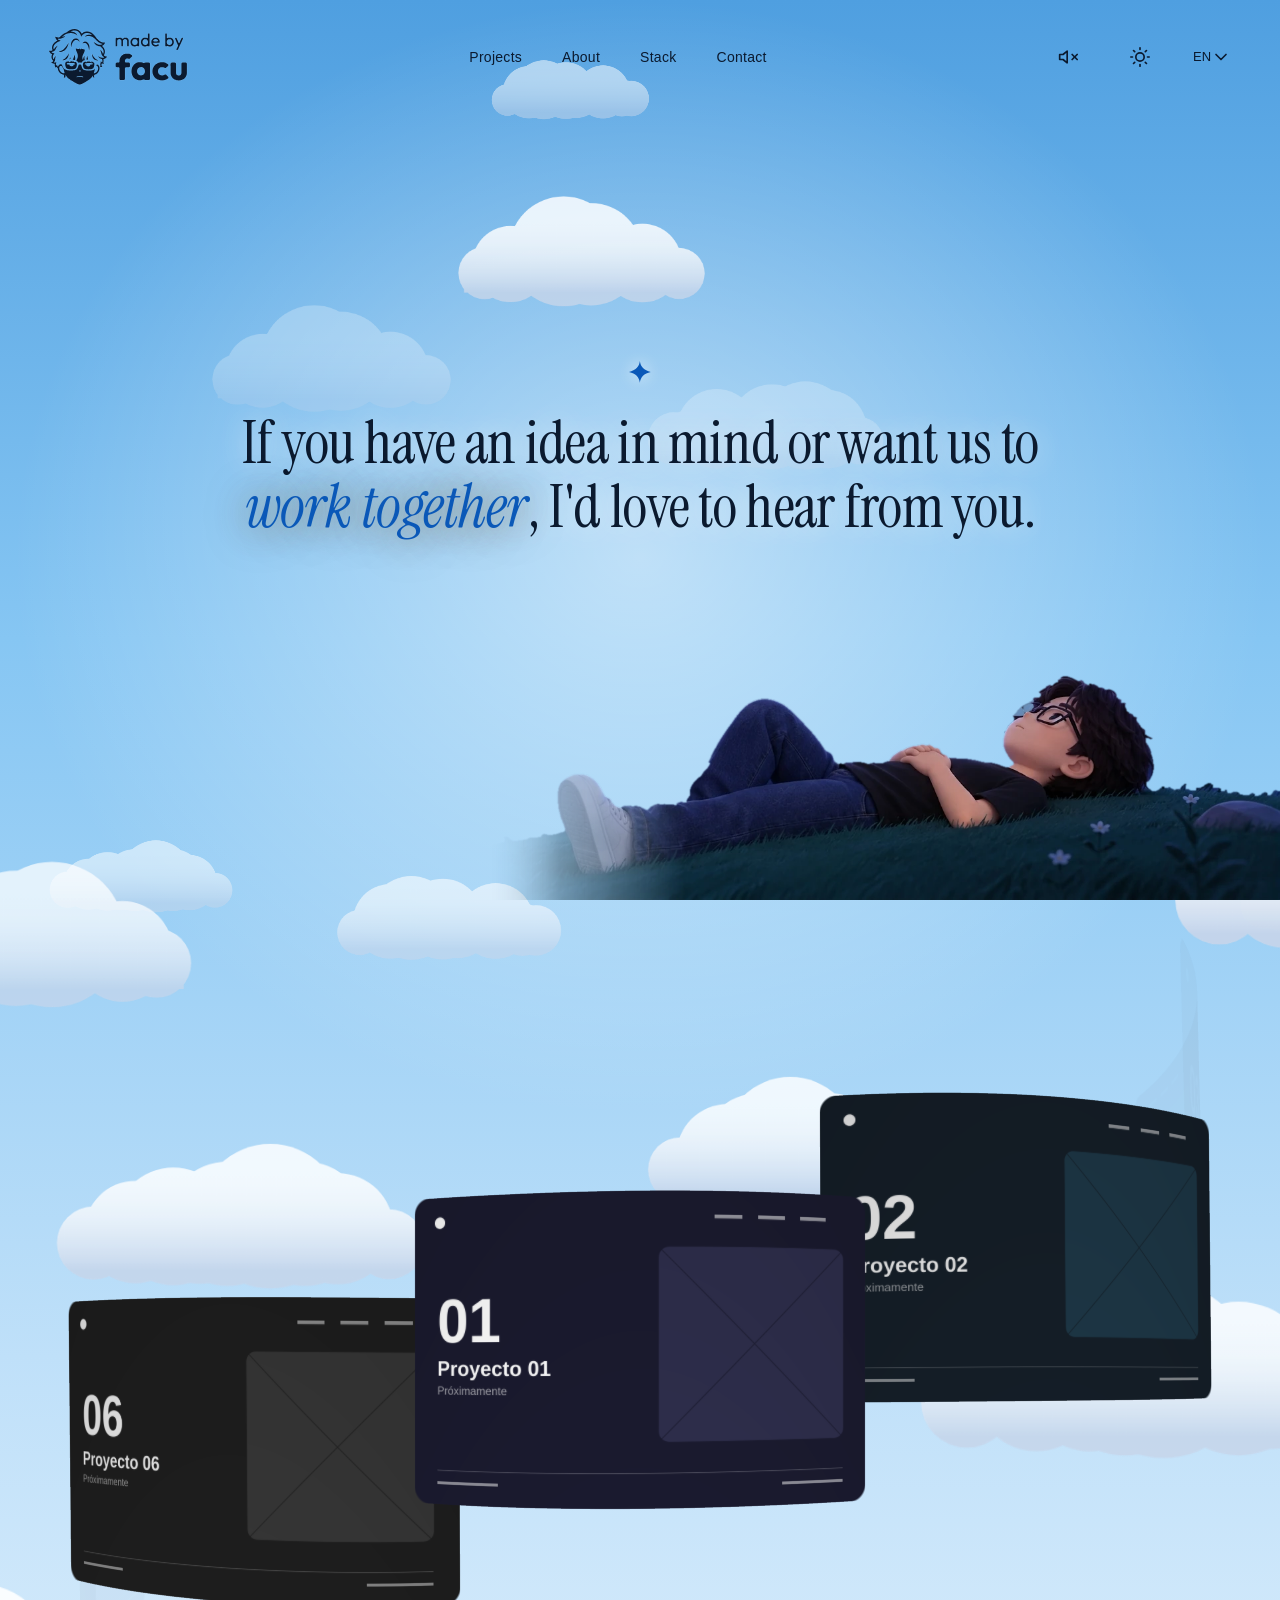
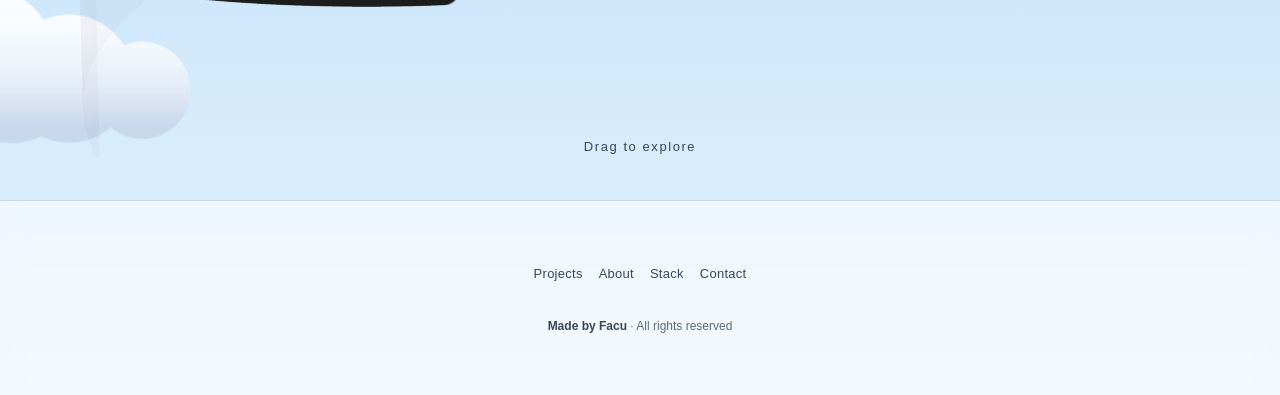
==== commit 17e9a7fb: "feat: modo claro rediseñado, intro una vez por sesión, accesibilidad/SEO y limpieza - Modo claro: ci" ====
--- a/index.html
+++ b/index.html
@@ -1,89 +1,30 @@
 <!doctype html>
-<html lang="es" class="no-js">
+<html lang="es" class="no-js" data-page="home">
 <head>
   <meta charset="utf-8">
   <meta name="viewport" content="width=device-width, initial-scale=1">
-  <title>Facu — Portafolio</title>
-  <meta name="description" content="Portafolio de Facu, estudiante de programación.">
+  <title>Facundo Cabrera — Estudiante de programación | Portafolio</title>
+  <meta name="description" content="Portafolio de Facundo Cabrera, estudiante de programación: proyectos web, stack tecnológico y contacto.">
   <meta name="theme-color" content="#0a0a0a">
+  <meta property="og:type" content="website">
+  <meta property="og:site_name" content="Facundo Cabrera">
+  <meta property="og:title" content="Facundo Cabrera — Estudiante de programación | Portafolio">
+  <meta property="og:description" content="Portafolio de Facundo Cabrera, estudiante de programación: proyectos web, stack tecnológico y contacto.">
+  <meta property="og:image" content="https://facucabrerautn-maker.github.io/mi-portafolio/assets/og-image.jpg">
+  <meta property="og:locale" content="es_AR">
+  <meta name="twitter:card" content="summary_large_image">
   <link rel="icon" href="assets/favicon.png" type="image/png">
   <script>document.documentElement.className = 'js';</script>
+  <script src="js/layout.js"></script>
   <link rel="stylesheet" href="css/styles.css">
 </head>
 <body>
-
-  <!-- Pantalla de carga: el logo y el texto "made by facu" se dibujan juntos y se rellenan -->
-  <div class="loader" id="loader">
-    <p class="sr-only" role="status">Cargando el portafolio de Facu… Made by Facu</p>
-    <div class="loader__stage" aria-hidden="true">
-      <svg class="loader__logo" viewBox="0 0 1515 623" focusable="false"></svg>
-    </div>
-    <button class="loader__skip" type="button">Saltar intro</button>
-  </div>
-
-  <!-- Cabecera fija con logo, navegación, theme toggle, sound toggle, language switcher -->
-  <header class="site-header" id="site-header" role="banner">
-    <div class="site-header__inner">
-      <!-- Logo + "Made by Facu" -->
-      <a class="site-header__brand" href="#inicio" aria-label="Facu — Inicio">
-        <svg class="site-header__logo" viewBox="0 0 1515 623" focusable="false" aria-hidden="true"></svg>
-      </a>
-
-      <!-- Navegación principal -->
-      <nav class="site-header__nav" aria-label="Navegación principal">
-        <ul class="site-header__list" role="list">
-          <li><a class="site-header__link" href="#proyectos" data-i18n="nav.projects">Proyectos</a></li>
-          <li><a class="site-header__link" href="sobre-mi.html" data-i18n="nav.about">Sobre mí</a></li>
-          <li><a class="site-header__link" href="stack.html" data-i18n="nav.stack">Stack</a></li>
-          <li><a class="site-header__link" href="contacto.html" data-i18n="nav.contact">Contacto</a></li>
-        </ul>
-      </nav>
-
-      <!-- Acciones: sonido, tema, idioma -->
-      <div class="site-header__actions" role="group" aria-label="Controles del sitio">
-        <!-- aria-pressed="true" = sonido activado. Un solo ícono: las ondas se apagan y la X se dibuja al silenciar. -->
-        <button class="site-header__btn site-header__btn--sound" type="button" aria-label="Activar/desactivar sonidos" aria-pressed="false" data-sound-btn>
-          <svg class="site-header__icon site-header__icon--sound" aria-hidden="true" viewBox="0 0 24 24" fill="none" stroke="currentColor" stroke-width="2" stroke-linecap="round" stroke-linejoin="round" width="20" height="20">
-            <path class="sound-body" d="M11 5L6 9H2v6h4l5 4V5z"></path>
-            <path class="sound-wave sound-wave-1" d="M15.54 8.46a5 5 0 0 1 0 7.07"></path>
-            <path class="sound-wave sound-wave-2" d="M19.07 4.93a10 10 0 0 1 0 14.14"></path>
-            <g class="sound-x">
-              <line class="sound-x-1" pathLength="1" x1="23" y1="9" x2="17" y2="15"></line>
-              <line class="sound-x-2" pathLength="1" x1="17" y1="9" x2="23" y2="15"></line>
-            </g>
-          </svg>
-        </button>
-
-        <button class="site-header__btn site-header__btn--theme" type="button" aria-label="Cambiar a modo claro" aria-pressed="false" data-theme-btn>
-          <svg class="site-header__icon site-header__icon--sun" aria-hidden="true" viewBox="0 0 24 24" fill="none" stroke="currentColor" stroke-width="2" stroke-linecap="round" stroke-linejoin="round" width="20" height="20">
-            <circle cx="12" cy="12" r="5"></circle>
-            <line x1="12" y1="1" x2="12" y2="3"></line>
-            <line x1="12" y1="21" x2="12" y2="23"></line>
-            <line x1="4.22" y1="4.22" x2="5.64" y2="5.64"></line>
-            <line x1="18.36" y1="18.36" x2="19.78" y2="19.78"></line>
-            <line x1="1" y1="12" x2="3" y2="12"></line>
-            <line x1="21" y1="12" x2="23" y2="12"></line>
-            <line x1="4.22" y1="19.78" x2="5.64" y2="18.36"></line>
-            <line x1="18.36" y1="5.64" x2="19.78" y2="4.22"></line>
-          </svg>
-          <svg class="site-header__icon site-header__icon--moon" aria-hidden="true" viewBox="0 0 24 24" fill="none" stroke="currentColor" stroke-width="2" stroke-linecap="round" stroke-linejoin="round" width="20" height="20">
-            <path d="M21 12.79A9 9 0 1 1 11.21 3 7 7 0 0 0 21 12.79z"></path>
-          </svg>
-        </button>
-
-        <button class="site-header__btn site-header__btn--lang" type="button" aria-label="Cambiar idioma" aria-pressed="false" data-lang-btn>
-          <span class="site-header__lang-text" data-i18n="lang.current">ES</span>
-          <svg class="site-header__icon" aria-hidden="true" viewBox="0 0 24 24" fill="none" stroke="currentColor" stroke-width="2" stroke-linecap="round" stroke-linejoin="round" width="16" height="16">
-            <path d="M6 9l6 6 6-6"></path>
-          </svg>
-        </button>
-      </div>
-    </div>
-  </header>
+  <site-loader></site-loader>
+  <site-header></site-header>
 
   <main id="inicio" tabindex="-1">
 
-    <!-- Cielo estrellado continuo: cubre portada + proyectos (js/starfield.js) -->
+    <!-- Cielo unificado: estrellas (oscuro) / nubes (claro) — js/sky.js -->
     <canvas class="site-sky" id="sky" aria-hidden="true"></canvas>
 
     <section class="home" aria-labelledby="titulo-inicio">
@@ -105,38 +46,23 @@
     </section>
 
     <!-- Proyectos: carrete 3D. Los proyectos se editan en js/projects-data.js -->
-    <section class="work" id="proyectos" aria-label="Proyectos">
-      <canvas class="work__canvas" id="reel" tabindex="0" role="group" aria-label="Carrete de proyectos"></canvas>
+    <section class="work" id="proyectos" data-i18n-label="nav.projects" aria-label="Proyectos">
+      <canvas class="work__canvas" id="reel" tabindex="0" role="group" data-i18n-label="a11y.reel" aria-label="Carrete de proyectos"></canvas>
       <ul class="work__grid" id="reel-fallback" hidden></ul>
-      <p class="work__hint" id="reel-hint">Arrastrá para explorar</p>
+      <p class="work__hint" id="reel-hint" data-i18n="home.hint">Arrastrá para explorar</p>
       <p class="sr-only" id="reel-live" aria-live="polite"></p>
     </section>
 
-    <!-- Footer genérico con navegación -->
-    <footer class="site-footer" role="contentinfo">
-      <div class="site-footer__inner">
-        <nav class="site-footer__nav" aria-label="Navegación del pie de página">
-          <ul class="site-footer__list" role="list">
-            <li><a class="site-footer__link" href="#proyectos" data-i18n="nav.projects">Proyectos</a></li>
-            <li><a class="site-footer__link" href="sobre-mi.html" data-i18n="nav.about">Sobre mí</a></li>
-            <li><a class="site-footer__link" href="stack.html" data-i18n="nav.stack">Stack</a></li>
-            <li><a class="site-footer__link" href="contacto.html" data-i18n="nav.contact">Contacto</a></li>
-          </ul>
-        </nav>
-        <p class="site-footer__copy" aria-hidden="true">
-          <span class="footer-brand">Made by Facu</span> · <span data-i18n="footer.rights">Todos los derechos reservados</span>
-        </p>
-      </div>
-    </footer>
+    <site-footer></site-footer>
 
   </main>
 
+  <script src="js/i18n.js"></script>
   <script src="assets/logo-paths.js"></script>
   <script src="js/loader.js"></script>
   <script src="js/sky.js"></script>
   <script src="js/projects-data.js"></script>
   <script src="js/projects-reel.js"></script>
   <script src="js/site-header.js"></script>
-  <script src="js/i18n.js"></script>
 </body>
 </html>
--- a/css/styles.css
+++ b/css/styles.css
@@ -18,92 +18,58 @@
   --ease: cubic-bezier(0.37, 0, 0.63, 1); /* easeInOutSine */
 }
 
-/* Light mode variables - se aplican con clase .light-mode en <html> */
+/* Light mode variables - se aplican con clase .light-mode en <html>.
+   Cielo diurno azul: el texto es oscuro (#0b1a2f) y las tarjetas son cristal blanco,
+   así el contraste se mantiene alto sobre cualquier parte del degradé. */
 html.light-mode {
-  --bg: #fafafa;
+  --bg: #dcecfb;
   --bg-elevated: #ffffff;
-  --fg: #111111;
-  --muted: #555555;
-  --accent: #0066cc;
-  --accent-rgb: 0, 102, 204;
-  --accent-dim: rgba(0, 102, 204, 0.1);
-  --border: rgba(0, 0, 0, 0.1);
-  --border-strong: rgba(0, 0, 0, 0.15);
-  --card-bg: rgba(0, 0, 0, 0.02);
-  --card-hover: rgba(0, 0, 0, 0.04);
-  --shadow: rgba(0, 0, 0, 0.1);
+  --fg: #0b1a2f;
+  --muted: #34475f;
+  --accent: #0a58b8;
+  --accent-rgb: 10, 88, 184;
+  --accent-dim: rgba(10, 88, 184, 0.12);
+  --border: rgba(11, 26, 47, 0.14);
+  --border-strong: rgba(11, 26, 47, 0.26);
+  --card-bg: rgba(255, 255, 255, 0.62);
+  --card-hover: rgba(255, 255, 255, 0.82);
+  --shadow: rgba(20, 60, 110, 0.18);
   color-scheme: light;
 }
 
-html.light-mode .work {
-  background:
-    /* Puntos sutiles consistentes con #inicio */
-    radial-gradient(rgba(0, 0, 0, 0.015) 0.5px, transparent 0.7px) 0 0 / 8px 8px,
-    /* Continuación suave del cielo diurno — sin banda azul */
-    linear-gradient(
-      to bottom,
-      #faf9f5 0%,
-      #faf9f5 calc(100% - 100vh + 120px),
-      #f5f0e8 100%
-    ),
-    var(--bg);
-}
-
-/* Light mode adjustments for home section (portada) */
+/* Portada en modo claro */
 html.light-mode .home__ornament {
-  color: #0066cc;
+  color: var(--accent);
 }
 html.light-mode .home__ornament svg {
-  filter: drop-shadow(0 0 8px rgba(0, 102, 204, 0.5));
+  filter: drop-shadow(0 0 8px rgba(255, 255, 255, 0.8));
 }
 html.light-mode .home__message {
-  color: #111111;
-  text-shadow: 0 2px 40px rgba(0, 102, 204, 0.15);
+  color: var(--fg);
+  text-shadow: 0 1px 28px rgba(255, 255, 255, 0.6);
 }
 html.light-mode .home__message em {
-  color: #0066cc;
-  text-shadow: 0 0 32px rgba(0, 102, 204, 0.25), 0 2px 40px rgba(0, 102, 204, 0.15);
-}
-
-/* Light mode: site-logo (esquina superior izquierda) */
-html.light-mode .site-logo__svg {
-  filter: drop-shadow(0 4px 16px rgba(0, 0, 0, 0.15));
-}
-
-/* Light mode: logo del header y esquina — las gafas/ojos son recortes (evenodd),
-   en modo claro se ven negros. Solución: trazo blanco fino para definir los recortes. */
-html.light-mode .site-logo__svg .logo-fill,
+  color: var(--accent);
+}
+
+/* Logo (esquina y cabecera): un trazo claro fino define los recortes (gafas/ojos) */
+
 html.light-mode .site-header__logo .logo-fill {
-  stroke: #fafafa;
+  stroke: rgba(255, 255, 255, 0.9);
   stroke-width: 1.5;
   paint-order: stroke fill;
 }
 
-/* Light mode: personaje hero — la máscara usa transparent que en modo claro muestra blanco.
-   Añadimos un pseudo-elemento con gradiente cálido detrás para que el fade sea coherente. */
-html.light-mode .home__character::before {
-  content: '';
-  position: absolute;
-  inset: 0;
-  z-index: -1;
-  background: linear-gradient(to right, #fdf8f0 0%, #fdf8f0 25%, transparent 40%);
-  pointer-events: none;
-}
-
-/* Light mode: header buttons - iconos usan currentColor así que heredan var(--fg) */
 html.light-mode .site-header__btn {
   color: var(--fg);
 }
 
-/* Light mode: loader skip button border */
 html.light-mode .loader__skip {
   border-color: var(--border);
 }
 html.light-mode .loader__skip:hover {
   border-color: var(--border-strong);
 }
-
-/* Light mode: mobile menu background handled by var(--bg-elevated) */
 
 *,
 *::before,
@@ -123,11 +89,9 @@
   }
 }
 
-/* Fondo unificado: UN solo gradiente continuo detrás de Inicio y Proyectos.
-   Va sobre todo el <main> (y no sobre cada sección) para que no haya costura entre ambas.
+/* Fondo unificado: UN solo gradiente continuo sobre todo el <main> (portada + proyectos),
+   para que no haya costura entre secciones.
    Paleta: #071B3A (bordes, oscuro) → #75DCFF (centro, brillante).
-   El centro del radial está en la portada (50% 30% de #inicio), NO en la costura,
-   así la sección de proyectos no se ve más clara que la portada.
    La capa "portada" oscurece SOLO la zona de la portada para contraste del texto. */
 #inicio {
   position: relative;
@@ -142,163 +106,37 @@
     ),
     linear-gradient(rgba(10, 10, 10, 0.35), rgba(10, 10, 10, 0.35)),                  /* oscurece global */
     radial-gradient(
-      ellipse 85% 60% at 50% 30%,           /* centro en la portada, no en la costura */
-      #75DCFF 0%,
-      #54CCFA 11%,
-      #36B9F5 22%,
-      #20A6F0 33%,
-      #168FE5 44%,
-      #1678D2 55%,
-      #145DA8 66%,
-      #10447F 77%,
-      #0A2D5E 88%,
-      #071B3A 100%
+      ellipse 85% 60% at 50% 30%,
+      #75DCFF 0%, #54CCFA 11%, #36B9F5 22%, #20A6F0 33%, #168FE5 44%,
+      #1678D2 55%, #145DA8 66%, #10447F 77%, #0A2D5E 88%, #071B3A 100%
     ),
     var(--bg);
 }
 
-/* Light mode: fondo de #inicio adaptado — cielo diurno cálido */
-html.light-mode #inicio {
-  background:
-    /* Puntos sutiles de "polvo/atmósfera" */
-    radial-gradient(rgba(0, 0, 0, 0.015) 0.5px, transparent 0.7px) 0 0 / 8px 8px,
-    /* Gradiente de cielo diurno: horizonte más cálido, cenit más frío */
-    linear-gradient(
-      to bottom,
-      /* Zona portada: tono cálido suave */
-      #fdf8f0 0%,
-      #fdf8f0 calc(100% - 100vh - 20px),
-      /* Transición hacia proyectos */
-      #f5f0e8 calc(100% - 100vh + 40px),
-      /* Zona proyectos: neutro cálido */
-      #faf9f5 calc(100% - 100vh + 120px),
-      #faf9f5 100%
-    ),
-    /* Halo central suave (detrás del texto, no compite) */
-    radial-gradient(
-      ellipse 85% 55% at 50% 35%,
-      rgba(255, 240, 220, 0.6) 0%,
-      rgba(250, 230, 200, 0.3) 25%,
-      rgba(245, 220, 180, 0.1) 50%,
-      transparent 70%
-    ),
-    var(--bg);
-}
-
-/* Fondo nocturno para página Sobre mí — gradiente radial azul PROFUNDO (legible) */
-#sobre-mi {
-  position: relative;
-  background:
-    radial-gradient(rgba(255, 255, 255, 0.02) 0.5px, transparent 0.7px) 0 0 / 8px 8px,
-    radial-gradient(
-      ellipse 85% 60% at 50% 35%,
-      #1a3a5c 0%,      /* azul muy oscuro - casi negro */
-      #14304a 15%,
-      #0e2638 30%,
-      #0a1e2e 45%,
-      #071824 60%,
-      #05121a 75%,
-      #030c12 85%,
-      #02080c 95%,
-      #010406 100%     /* negro puro en los bordes */
-    ),
-    var(--bg);
-}
-
-/* Light mode: fondo diurno cálido para Sobre mí */
-html.light-mode #sobre-mi {
-  background:
-    radial-gradient(rgba(0, 0, 0, 0.015) 0.5px, transparent 0.7px) 0 0 / 8px 8px,
-    linear-gradient(
-      to bottom,
-      #fdf8f0 0%,
-      #f5f0e8 50%,
-      #faf9f5 100%
-    ),
-    radial-gradient(
-      ellipse 85% 55% at 50% 35%,
-      rgba(255, 240, 220, 0.5) 0%,
-      rgba(250, 230, 200, 0.25) 30%,
-      transparent 65%
-    ),
-    var(--bg);
-}
-
-/* Fondo nocturno para página Stack — mismo que #sobre-mi */
-#stack {
-  position: relative;
-  background:
-    radial-gradient(rgba(255, 255, 255, 0.02) 0.5px, transparent 0.7px) 0 0 / 8px 8px,
-    radial-gradient(
-      ellipse 85% 60% at 50% 35%,
-      #1a3a5c 0%,
-      #14304a 15%,
-      #0e2638 30%,
-      #0a1e2e 45%,
-      #071824 60%,
-      #05121a 75%,
-      #030c12 85%,
-      #02080c 95%,
-      #010406 100%
-    ),
-    var(--bg);
-}
-
-/* Light mode: fondo diurno cálido para Stack */
-html.light-mode #stack {
-  background:
-    radial-gradient(rgba(0, 0, 0, 0.015) 0.5px, transparent 0.7px) 0 0 / 8px 8px,
-    linear-gradient(
-      to bottom,
-      #fdf8f0 0%,
-      #f5f0e8 50%,
-      #faf9f5 100%
-    ),
-    radial-gradient(
-      ellipse 85% 55% at 50% 35%,
-      rgba(255, 240, 220, 0.5) 0%,
-      rgba(250, 230, 200, 0.25) 30%,
-      transparent 65%
-    ),
-    var(--bg);
-}
-
-/* Fondo nocturno para página Contacto — mismo que #sobre-mi y #stack */
+/* Páginas interiores (Sobre mí, Stack, Contacto): azul profundo → negro en los bordes */
+#sobre-mi,
+#stack,
 #contacto {
   position: relative;
   background:
     radial-gradient(rgba(255, 255, 255, 0.02) 0.5px, transparent 0.7px) 0 0 / 8px 8px,
     radial-gradient(
       ellipse 85% 60% at 50% 35%,
-      #1a3a5c 0%,
-      #14304a 15%,
-      #0e2638 30%,
-      #0a1e2e 45%,
-      #071824 60%,
-      #05121a 75%,
-      #030c12 85%,
-      #02080c 95%,
-      #010406 100%
+      #1a3a5c 0%, #14304a 15%, #0e2638 30%, #0a1e2e 45%, #071824 60%,
+      #05121a 75%, #030c12 85%, #02080c 95%, #010406 100%
     ),
     var(--bg);
 }
 
-/* Light mode: fondo diurno cálido para Contacto */
+/* Modo claro: un único cielo diurno para TODAS las páginas.
+   Cenit azul → horizonte casi blanco, más un halo luminoso detrás del contenido. */
+html.light-mode #inicio,
+html.light-mode #sobre-mi,
+html.light-mode #stack,
 html.light-mode #contacto {
   background:
-    radial-gradient(rgba(0, 0, 0, 0.015) 0.5px, transparent 0.7px) 0 0 / 8px 8px,
-    linear-gradient(
-      to bottom,
-      #fdf8f0 0%,
-      #f5f0e8 50%,
-      #faf9f5 100%
-    ),
-    radial-gradient(
-      ellipse 85% 55% at 50% 35%,
-      rgba(255, 240, 220, 0.5) 0%,
-      rgba(250, 230, 200, 0.25) 30%,
-      transparent 65%
-    ),
+    radial-gradient(ellipse 70% 40% at 50% 28%, rgba(255, 255, 255, 0.5) 0%, transparent 70%),
+    linear-gradient(to bottom, #4f9fe0 0%, #86c6f3 32%, #bfe0f9 68%, #e6f3fd 100%),
     var(--bg);
 }
 
@@ -328,62 +166,6 @@
   clip: rect(0, 0, 0, 0);
   white-space: nowrap;
   border: 0;
-}
-
-/* ==========================================================================
-   Logo del sitio (esquina superior izquierda) — logo + "Made by Facu"
-   ========================================================================== */
-.site-logo {
-  position: fixed;
-  top: clamp(16px, 3vw, 28px);
-  left: clamp(16px, 3vw, 28px);
-  z-index: 100;
-  display: block;
-  opacity: 0.7;
-  transition: opacity 0.3s var(--ease), transform 0.3s var(--ease);
-  pointer-events: auto;
-  text-decoration: none;
-}
-
-.site-logo:hover,
-.site-logo:focus-visible {
-  opacity: 1;
-  transform: scale(1.02);
-}
-
-.site-logo:focus-visible {
-  outline: 2px solid var(--fg);
-  outline-offset: 6px;
-  border-radius: 8px;
-}
-
-.site-logo__svg {
-  display: block;
-  width: clamp(120px, 12vw, 170px);
-  height: auto;
-  filter: drop-shadow(0 4px 16px rgba(0, 0, 0, 0.35));
-}
-
-/* Paths del logo (se inyectan desde logo-paths.js) */
-.site-logo__svg .logo-fill {
-  fill: var(--fg);
-  fill-rule: evenodd;
-}
-
-/* Ocultar logo durante la carga para que no se superponga */
-.js body:not(.is-ready) .site-logo {
-  opacity: 0;
-  pointer-events: none;
-}
-
-@media (prefers-reduced-motion: reduce) {
-  .site-logo {
-    transition: none;
-  }
-  .site-logo:hover,
-  .site-logo:focus-visible {
-    transform: none;
-  }
 }
 
 /* ==========================================================================
@@ -547,7 +329,7 @@
 }
 
 /* ==========================================================================
-   Inicio (portada): cielo estrellado + mensaje centrado + personaje abajo a la derecha
+   Inicio (portada): mensaje centrado + personaje abajo a la derecha
    ========================================================================== */
 @font-face {
   font-family: "Instrument Serif";
@@ -573,7 +355,7 @@
   min-height: 100vh;
   min-height: 100dvh;
   padding: 0 clamp(20px, 6vw, 80px);
-  /* overflow: hidden eliminado: la máscara del canvas (.home__sky) ya hace el fade suave.
+  /* overflow: hidden eliminado: el cielo es un canvas absoluto (.site-sky).
      Así el fondo degradado de #inicio se ve continuo sin corte brusco. */
   outline: none;
 }
@@ -661,7 +443,7 @@
 }
 
 /* Aparecen con un fundido suave cuando termina la intro: primero el cielo, después el texto */
-.js .home__sky,
+
 .js .home__ornament,
 .js .home__message,
 .js .home__character img {
@@ -671,11 +453,6 @@
 .js .home__message {
   transform: translateY(18px);
   filter: blur(8px);
-}
-
-.is-ready .home__sky {
-  opacity: 1;
-  transition: opacity 2200ms var(--ease);
 }
 
 .is-ready .home__ornament {
@@ -715,7 +492,7 @@
     filter: none;
   }
 
-  .is-ready .home__sky,
+  
   .is-ready .home__ornament,
   .is-ready .home__message,
   .is-ready .home__character img {
@@ -736,101 +513,16 @@
   background: transparent;
 }
 
-.stack__inner {
-  max-width: 1000px;
-  margin: 0 auto;
-}
-
-.stack__title {
-  margin: 0 0 0.5rem;
-  font-size: clamp(1.75rem, 3.5vw, 2.5rem);
-  font-weight: 700;
-  line-height: 1.1;
-  letter-spacing: -0.02em;
-  text-align: center;
-}
-
-.stack__subtitle {
-  margin: 0 0 3rem;
-  font-size: clamp(1rem, 1.2vw, 1.125rem);
-  color: var(--muted);
-  text-align: center;
-}
-
-.stack__categories {
-  display: flex;
-  flex-direction: column;
-  gap: clamp(2rem, 4vw, 3rem);
-}
-
-.stack__category {
-  display: flex;
-  flex-direction: column;
-  gap: 1rem;
-}
-
-.stack__category-title {
-  margin: 0;
-  font-size: clamp(0.875rem, 1vw, 1rem);
-  font-weight: 600;
-  letter-spacing: 0.1em;
-  text-transform: uppercase;
-  color: var(--accent);
-  text-align: center;
-}
-
-.stack__items {
-  display: flex;
-  flex-wrap: wrap;
-  justify-content: center;
-  gap: clamp(0.75rem, 1.5vw, 1.25rem);
-}
-
-.stack__item {
-  display: inline-flex;
-  align-items: center;
-  gap: 0.5rem;
-  padding: 0.625rem 1rem;
-  font-size: clamp(0.8125rem, 0.9vw, 0.9375rem);
-  font-weight: 500;
-  color: var(--fg);
-  background: var(--card-bg);
-  border: 1px solid var(--border);
-  border-radius: 999px;
-  transition: all 0.2s var(--ease);
-  white-space: nowrap;
-}
-
-.stack__item:hover {
-  background: var(--card-hover);
-  border-color: var(--border-strong);
-  transform: translateY(-2px);
-  box-shadow: 0 8px 24px var(--shadow);
-}
-
-.stack__item svg {
-  width: 1.125rem;
-  height: 1.125rem;
-  flex-shrink: 0;
-  color: var(--accent);
-}
-
 @media (max-width: 600px) {
   .stack {
     padding: clamp(60px, 10vh, 96px) clamp(16px, 5vw, 32px);
   }
 
-  .stack__subtitle {
-    margin-bottom: 2rem;
-  }
-
-  .stack__categories {
-    gap: clamp(1.5rem, 3vw, 2rem);
-  }
-
-  .stack__items {
-    gap: 0.5rem;
-  }
+  
+
+  
+
+  
 }
 
 /* ==========================================================================
@@ -940,7 +632,6 @@
   color: var(--muted);
 }
 
-
 /* ==========================================================================
    Páginas separadas: Sobre mí, Stack, Contacto
    ========================================================================== */
@@ -1116,7 +807,7 @@
 
 /* Light mode adjustments para about-page */
 html.light-mode .about-page__name {
-  text-shadow: 0 4px 60px rgba(0, 102, 204, 0.15);
+  text-shadow: 0 2px 40px rgba(255, 255, 255, 0.55);
 }
 
 html.light-mode .about-page__character-spacer {
@@ -1128,27 +819,6 @@
 html.light-mode .about-page__character-spacer::before {
   background: linear-gradient(90deg, transparent, var(--accent), transparent);
   opacity: 0.4;
-}
-
-/* --- Stack (página) --- */
-.stack-page__header {
-  text-align: center;
-  margin-bottom: clamp(40px, 6vh, 60px);
-}
-
-.stack-page__title {
-  margin: 0 0 0.75rem;
-  font-size: clamp(2rem, 4vw, 3rem);
-  font-weight: 700;
-  line-height: 1.15;
-  letter-spacing: -0.02em;
-  color: var(--fg);
-}
-
-.stack-page__subtitle {
-  margin: 0;
-  font-size: clamp(1rem, 1.2vw, 1.125rem);
-  color: var(--muted);
 }
 
 /* --- Stack (página) Bent Grid --- */
@@ -1274,8 +944,17 @@
   border-color: var(--accent);
 }
 
+html.light-mode .stack-page__card,
+html.light-mode .stack-page__badge,
+html.light-mode .contact-page__link,
+html.light-mode .contact-page__cv-image {
+  -webkit-backdrop-filter: blur(10px);
+  backdrop-filter: blur(10px);
+  box-shadow: 0 4px 18px rgba(20, 60, 110, 0.08);
+}
+
 html.light-mode .stack-page__badge {
-  background: var(--bg-elevated);
+  background: rgba(255, 255, 255, 0.8);
   border-color: var(--border);
 }
 
@@ -1508,13 +1187,6 @@
   }
 }
 
-/* Light mode adjustments for interior pages — stack & contacto */
-html.light-mode .stack-page__character-spacer,
-html.light-mode .stack-page__name {
-  text-shadow: 0 4px 60px rgba(0, 102, 204, 0.15);
-}
-
-
 /* ==========================================================================
    Sitio Header (fijo en la parte superior) — transparente
    ========================================================================== */
@@ -1529,9 +1201,17 @@
   transition: background 0.3s var(--ease);
 }
 
-html.light-mode .site-header {
-  background: transparent;
-  border-color: transparent;
+/* Al hacer scroll la cabecera gana un fondo esmerilado para que nav y botones sigan legibles
+   sobre cualquier contenido (carrete, pasto, tarjetas). */
+.site-header.is-scrolled {
+  background: rgba(10, 10, 10, 0.6);
+  -webkit-backdrop-filter: blur(14px) saturate(1.4);
+  backdrop-filter: blur(14px) saturate(1.4);
+  border-bottom: 1px solid var(--border);
+}
+html.light-mode .site-header.is-scrolled {
+  background: rgba(255, 255, 255, 0.72);
+  box-shadow: 0 6px 24px var(--shadow);
 }
 
 .site-header__inner {
@@ -1805,7 +1485,9 @@
 
 /* Light mode: footer con fondo elevado sutil para separar del body */
 html.light-mode .site-footer {
-  background: var(--bg-elevated);
+  background: rgba(255, 255, 255, 0.55);
+  -webkit-backdrop-filter: blur(10px);
+  backdrop-filter: blur(10px);
 }
 
 .site-footer__inner {
@@ -1881,7 +1563,7 @@
 }
 
 html.light-mode .site-footer__copy {
-  opacity: 0.7;
+  color: var(--muted);
 }
 
 @media (max-width: 600px) {
@@ -1897,3 +1579,36 @@
     gap: clamp(12px, 2.5vw, 16px) clamp(8px, 2vw, 12px);
   }
 }
+
+/* Los elementos de js/layout.js no generan caja propia */
+site-loader,
+site-header,
+site-footer {
+  display: contents;
+}
+
+/* Navegando entre páginas (intro ya vista): la portada aparece rápido */
+.intro-skipped .is-ready .home__ornament,
+.intro-skipped .is-ready .home__message,
+.intro-skipped .is-ready .home__character img {
+  transition-duration: 500ms;
+  transition-delay: 0ms;
+}
+
+/* Enlace "saltar al contenido": visible solo al enfocarlo con teclado */
+.skip-link {
+  position: fixed;
+  top: 8px;
+  left: 8px;
+  z-index: 2000;
+  padding: 0.6rem 1rem;
+  border-radius: 8px;
+  background: var(--fg);
+  color: var(--bg);
+  font-weight: 600;
+  text-decoration: none;
+  transform: translateY(-200%);
+}
+.skip-link:focus {
+  transform: none;
+}
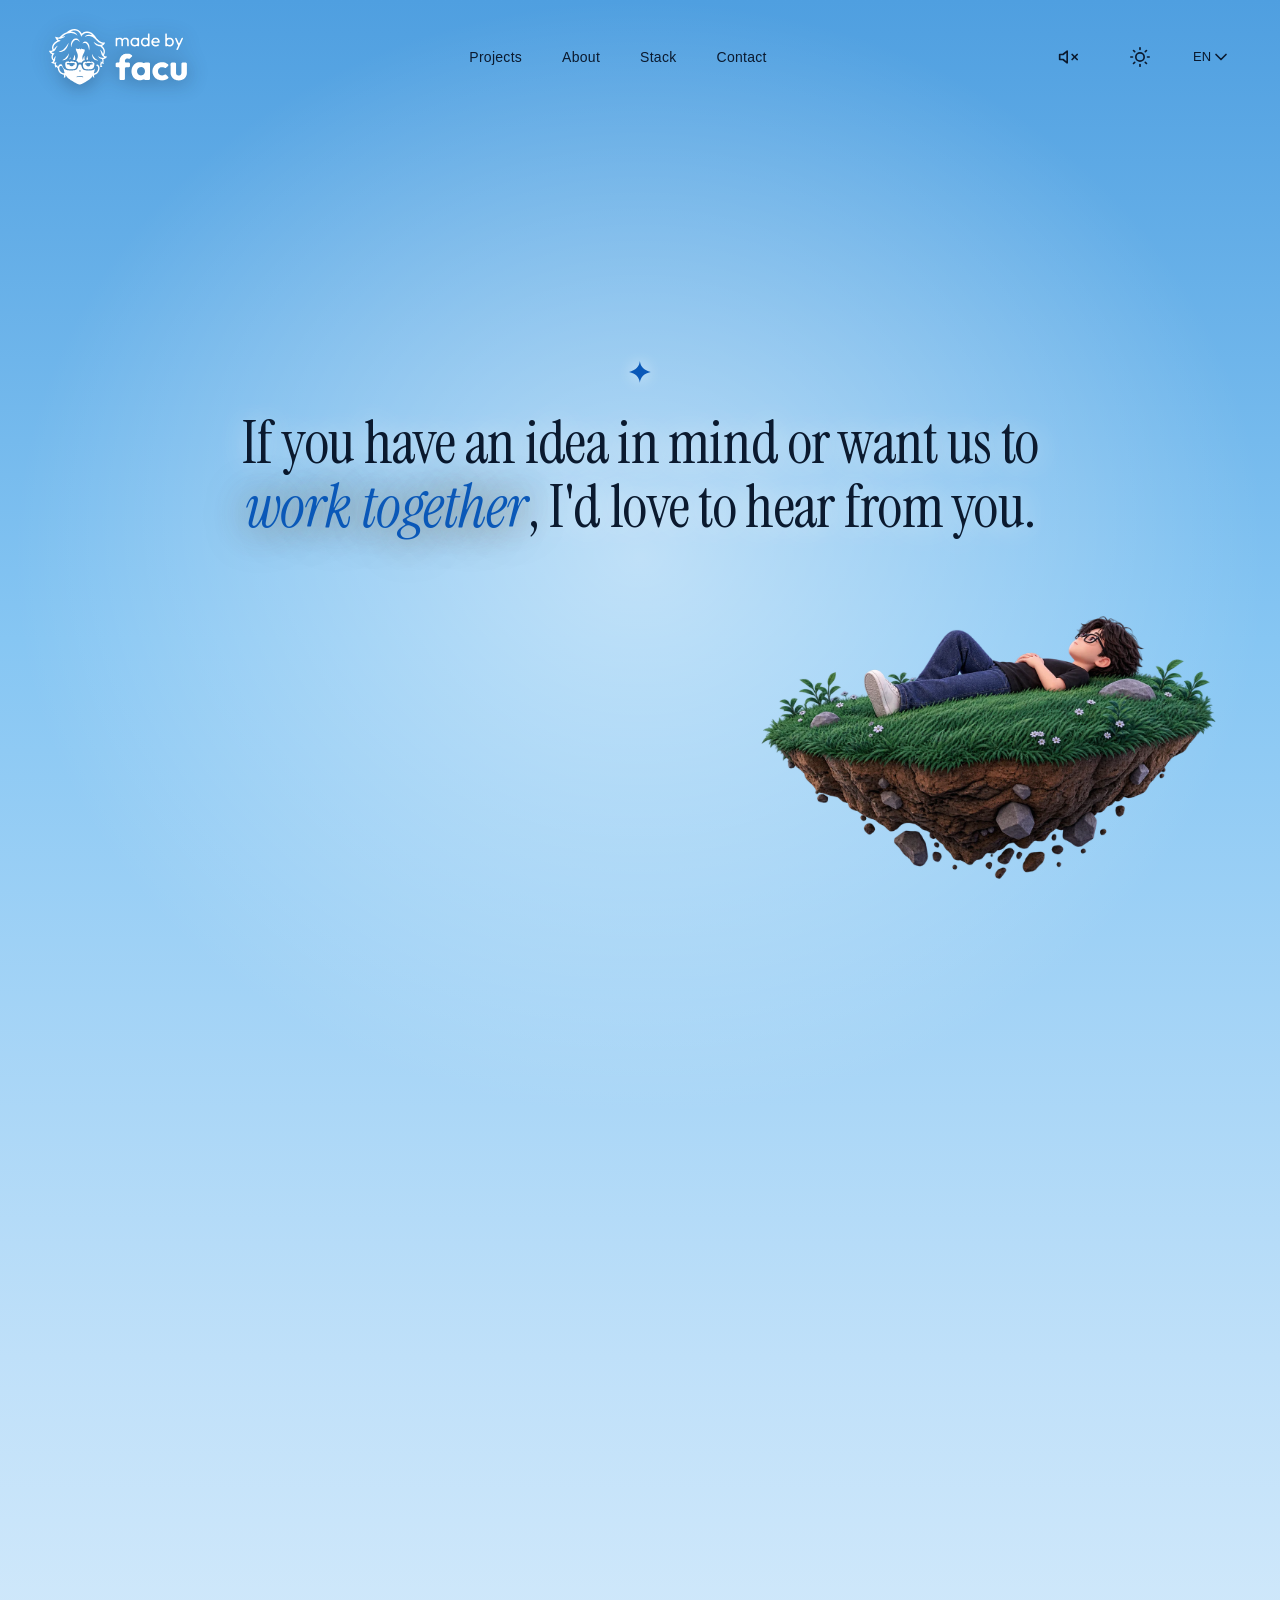
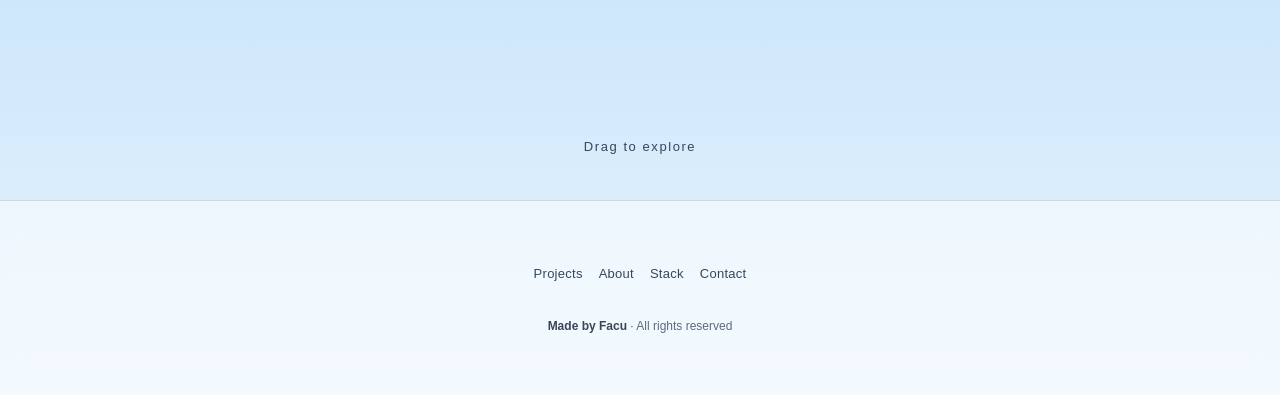
==== commit 916da909: "feat: nuevas imágenes de personaje, sin cortes entre secciones y anclaje de Proyectos - sobre-mi: pe" ====
--- a/index.html
+++ b/index.html
@@ -38,10 +38,10 @@
         <p class="home__message" data-i18n="home.message">Si tenés una idea en mente o querés que <em>trabajemos juntos</em>, me encantará escucharte.</p>
       </div>
 
-      <!-- Personaje acostado mirando las estrellas: recorte con transparencia, abajo a la derecha -->
+      <!-- Personaje acostado en una isla flotante: recorte con transparencia, abajo a la derecha -->
       <figure class="home__character">
-        <img src="assets/personaje-acostado.webp" width="1195" height="339" decoding="async"
-             alt="Ilustración 3D de Facu acostado sobre el pasto, con anteojos y remera negra, mirando el cielo">
+        <img src="assets/personaje-acostado.webp" width="1400" height="788" decoding="async"
+             alt="Ilustración 3D de Facu acostado sobre una isla flotante de pasto, con anteojos y remera negra, mirando el cielo">
       </figure>
     </section>
 
--- a/css/styles.css
+++ b/css/styles.css
@@ -52,16 +52,17 @@
   color: var(--accent);
 }
 
-/* Logo (esquina y cabecera): un trazo claro fino define los recortes (gafas/ojos) */
-
-html.light-mode .site-header__logo .logo-fill {
-  stroke: rgba(255, 255, 255, 0.9);
-  stroke-width: 1.5;
-  paint-order: stroke fill;
-}
-
 html.light-mode .site-header__btn {
   color: var(--fg);
+}
+
+/* Logo siempre blanco: en modo claro se apoya en el cielo azul y una sombra suave */
+html.light-mode .loader {
+  background: linear-gradient(to bottom, #4f9fe0, #86c6f3);
+}
+html.light-mode .loader__logo,
+html.light-mode .site-header__logo {
+  filter: drop-shadow(0 2px 10px rgba(11, 26, 47, 0.45));
 }
 
 html.light-mode .loader__skip {
@@ -89,31 +90,13 @@
   }
 }
 
-/* Fondo unificado: UN solo gradiente continuo sobre todo el <main> (portada + proyectos),
-   para que no haya costura entre secciones.
-   Paleta: #071B3A (bordes, oscuro) → #75DCFF (centro, brillante).
-   La capa "portada" oscurece SOLO la zona de la portada para contraste del texto. */
+/* Fondo oscuro único para TODAS las páginas (portada + proyectos incluidos):
+   azul profundo en el centro → casi negro en los bordes. */
 #inicio {
-  position: relative;
   outline: none;
-  background:
-    radial-gradient(rgba(255, 255, 255, 0.03) 0.5px, transparent 0.7px) 0 0 / 6px 6px, /* puntos sutiles */
-    linear-gradient(                                                                   /* portada */
-      to bottom,
-      rgba(3, 14, 42, 0.5) 0,
-      rgba(3, 14, 42, 0.5) calc(100% - 100vh - 20px),
-      rgba(3, 14, 42, 0) calc(100% - 100vh + 120px)
-    ),
-    linear-gradient(rgba(10, 10, 10, 0.35), rgba(10, 10, 10, 0.35)),                  /* oscurece global */
-    radial-gradient(
-      ellipse 85% 60% at 50% 30%,
-      #75DCFF 0%, #54CCFA 11%, #36B9F5 22%, #20A6F0 33%, #168FE5 44%,
-      #1678D2 55%, #145DA8 66%, #10447F 77%, #0A2D5E 88%, #071B3A 100%
-    ),
-    var(--bg);
-}
-
-/* Páginas interiores (Sobre mí, Stack, Contacto): azul profundo → negro en los bordes */
+}
+
+#inicio,
 #sobre-mi,
 #stack,
 #contacto {
@@ -227,7 +210,7 @@
 /* Contornos que se dibujan */
 .loader__logo .stroke {
   fill: none;
-  stroke: var(--fg);
+  stroke: #fff;
   stroke-width: 4;
   stroke-linecap: round;
   stroke-linejoin: round;
@@ -262,7 +245,7 @@
 
 /* Relleno que aparece cuando todos los contornos terminaron */
 .loader__logo .fill {
-  fill: var(--fg);
+  fill: #fff;
   fill-rule: evenodd;
   opacity: 0;
 }
@@ -425,17 +408,18 @@
    Fade sutil SOLO en el borde izquierdo (césped→cielo), personaje 100% visible. */
 .home__character {
   position: absolute;
-  right: 0;
-  bottom: 0;
+  right: clamp(8px, 3vw, 56px);
+  bottom: clamp(8px, 2vh, 24px);   /* la isla flotante queda ENTERA dentro de la portada: sin cortes al scrollear */
   z-index: 1;
-  width: min(62vw, 880px);
+  width: min(40vw, 560px);
   margin: 0;
   pointer-events: none;
-  /* Máscara: fade horizontal suave en el 25% izquierdo; resto 100% opaco */
-  -webkit-mask-image: linear-gradient(to right, transparent 0%, #000 25%, #000 100%);
-  mask-image: linear-gradient(to right, transparent 0%, #000 25%, #000 100%);
-}
-
+  animation: island-float 7s ease-in-out infinite;
+}
+@keyframes island-float {
+  0%, 100% { transform: translateY(0); }
+  50% { transform: translateY(-10px); }
+}
 .home__character img {
   display: block;
   width: 100%;
@@ -474,19 +458,22 @@
 
 @media (max-width: 860px) {
   .home__character {
-    width: min(100vw, 700px);
+    width: min(80vw, 560px);
   }
 }
 
 @media (max-width: 600px) {
-  /* En pantallas angostas el personaje se agranda un poco y se recorta por el borde derecho */
   .home__character {
-    width: 112vw;
-    right: -6vw;
+    width: 92vw;
+    right: 4vw;
   }
 }
 
 @media (prefers-reduced-motion: reduce) {
+  .home__character {
+    animation: none;
+  }
+
   .js .home__message {
     transform: none;
     filter: none;
@@ -533,7 +520,8 @@
   min-height: 100vh;
   min-height: 100dvh;
   padding-top: clamp(80px, 12vh, 120px);  /* espacio para header fijo */
-  scroll-margin-top: clamp(80px, 12vh, 120px);  /* offset para anclas: header fijo */
+  /* El anclaje deja la sección completa en pantalla; la cabecera se apoya en el padding-top de arriba. */
+  scroll-margin-top: 0;
   /* overflow: hidden eliminado: el canvas ya es position:absolute inset:0,
      y el fondo degradado continuo viene de #inicio (main). Así no hay corte. */
 }
@@ -547,6 +535,9 @@
   width: 100%;
   height: 100%;
   background: transparent !important;  /* fuerza transparencia por si el clearColor falla */
+  /* Fundido en los bordes superior/inferior: las tarjetas no se cortan en seco entre secciones */
+  -webkit-mask-image: linear-gradient(to bottom, transparent 0, #000 9%, #000 91%, transparent 100%);
+  mask-image: linear-gradient(to bottom, transparent 0, #000 9%, #000 91%, transparent 100%);
   cursor: grab;
   touch-action: pan-y;
   user-select: none;
@@ -676,23 +667,16 @@
   margin: 0 auto;
 }
 
-/* --- Sobre mí (página) --- */
-/* Layout principal: grid asimétrico 2 columnas */
+/* --- Sobre mí (página): todo centrado en una sola columna: nombre, personaje y texto --- */
 .about-page__layout {
-  display: grid;
-  grid-template-columns: 1fr 1fr;
-  gap: clamp(40px, 6vw, 80px);
-  align-items: start;
-  max-width: 1100px;
+  display: flex;
+  flex-direction: column;
+  align-items: center;
+  gap: clamp(20px, 3.5vh, 36px);
+  max-width: 720px;
   margin: 0 auto;
   padding-top: clamp(20px, 4vh, 40px);
-}
-
-/* Columna izquierda: nombre + personaje */
-.about-page__left {
-  display: flex;
-  flex-direction: column;
-  gap: clamp(30px, 5vh, 50px);
+  text-align: center;
 }
 
 .about-page__name {
@@ -706,119 +690,41 @@
   text-shadow: 0 4px 60px rgba(3, 14, 42, 0.5);
 }
 
-/* Espacio para personaje: silueta sugerida con gradiente nocturno */
-.about-page__character-spacer {
-  position: relative;
-  width: 100%;
-  max-width: 420px;
-  aspect-ratio: 3 / 4;
-  min-height: 320px;
-  max-height: 480px;
-  background:
-    radial-gradient(ellipse 80% 60% at 50% 100%, rgba(117, 220, 255, 0.08) 0%, transparent 60%),
-    radial-gradient(ellipse 60% 40% at 50% 90%, rgba(54, 185, 245, 0.06) 0%, transparent 50%);
-  border-radius: 40% 40% 8% 8% / 55% 55% 5% 5%;
-  opacity: 0.7;
-  /* Animación sutil de respiración */
-  animation: character-breath 6s ease-in-out infinite;
-}
-
-@keyframes character-breath {
-  0%, 100% { transform: scale(1); opacity: 0.7; }
-  50%      { transform: scale(1.015); opacity: 0.85; }
-}
-
-.about-page__character-spacer::before {
-  content: '';
-  position: absolute;
-  bottom: 2%;
-  left: 50%;
-  transform: translateX(-50%);
-  width: 70%;
-  height: 3px;
-  background: linear-gradient(90deg, transparent, var(--accent), transparent);
-  border-radius: 2px;
-  opacity: 0.3;
-  filter: blur(1px);
-}
-
-/* Columna derecha: texto */
-.about-page__right {
+.about-page__character {
+  margin: 0;
+  width: min(400px, 72vw);
+  pointer-events: none;
+}
+
+.about-page__character img {
+  display: block;
+  width: 100%;
+  height: auto;
+  filter: drop-shadow(0 18px 28px rgba(0, 0, 0, 0.35));
+}
+
+.about-page__text-wrapper {
   display: flex;
   flex-direction: column;
-  justify-content: flex-start;
-  padding-top: clamp(20px, 3vh, 40px);
-}
-
-.about-page__text-wrapper {
-  display: flex;
-  flex-direction: column;
-  gap: 1.5rem;
+  gap: 1.25rem;
   font-size: clamp(1rem, 1.1vw, 1.125rem);
-  line-height: 1.85;
+  line-height: 1.8;
   color: var(--fg);
-  text-align: left;
+  text-align: center;
+  text-wrap: pretty;
 }
 
 .about-page__text-wrapper p {
   margin: 0;
 }
 
-/* Responsive: apilar en móvil */
-@media (max-width: 860px) {
-  .about-page__layout {
-    grid-template-columns: 1fr;
-    gap: clamp(30px, 5vh, 50px);
-    text-align: center;
-  }
-
-  .about-page__left {
-    align-items: center;
-    text-align: center;
-  }
-
-  .about-page__name {
-    font-size: clamp(2.5rem, 7vw, 3.5rem);
-  }
-
-  .about-page__character-spacer {
-    max-width: 380px;
-  }
-
-  .about-page__right {
-    padding-top: 0;
-  }
-
-  .about-page__text-wrapper {
-    text-align: center;
-  }
-}
-
-@media (max-width: 600px) {
-  .about-page__name {
-    font-size: clamp(2rem, 8vw, 2.8rem);
-  }
-
-  .about-page__character-spacer {
-    min-height: 240px;
-    max-height: 340px;
-  }
-}
-
-/* Light mode adjustments para about-page */
+/* Modo claro */
 html.light-mode .about-page__name {
   text-shadow: 0 2px 40px rgba(255, 255, 255, 0.55);
 }
 
-html.light-mode .about-page__character-spacer {
-  background:
-    radial-gradient(ellipse 80% 60% at 50% 100%, rgba(0, 102, 204, 0.06) 0%, transparent 60%),
-    radial-gradient(ellipse 60% 40% at 50% 90%, rgba(0, 80, 160, 0.04) 0%, transparent 50%);
-}
-
-html.light-mode .about-page__character-spacer::before {
-  background: linear-gradient(90deg, transparent, var(--accent), transparent);
-  opacity: 0.4;
+html.light-mode .about-page__character img {
+  filter: drop-shadow(0 18px 24px rgba(20, 60, 110, 0.3));
 }
 
 /* --- Stack (página) Bent Grid --- */
@@ -1166,13 +1072,7 @@
   }
 
   .about-page__name {
-    margin-bottom: clamp(40px, 8vh, 60px);
     font-size: clamp(2.5rem, 8vw, 4rem);
-  }
-
-  .about-page__character-spacer {
-    min-height: 200px;
-    max-height: 300px;
   }
 
   .contact-page__link {
@@ -1210,7 +1110,7 @@
   border-bottom: 1px solid var(--border);
 }
 html.light-mode .site-header.is-scrolled {
-  background: rgba(255, 255, 255, 0.72);
+  background: rgba(120, 180, 235, 0.78);
   box-shadow: 0 6px 24px var(--shadow);
 }
 
@@ -1240,7 +1140,7 @@
 
 /* Los trazos del logo se inyectan desde js/loader.js; sin esta regla se pintaban de negro */
 .site-header__logo .logo-fill {
-  fill: var(--fg);
+  fill: #fff;
   fill-rule: evenodd;
 }
 
